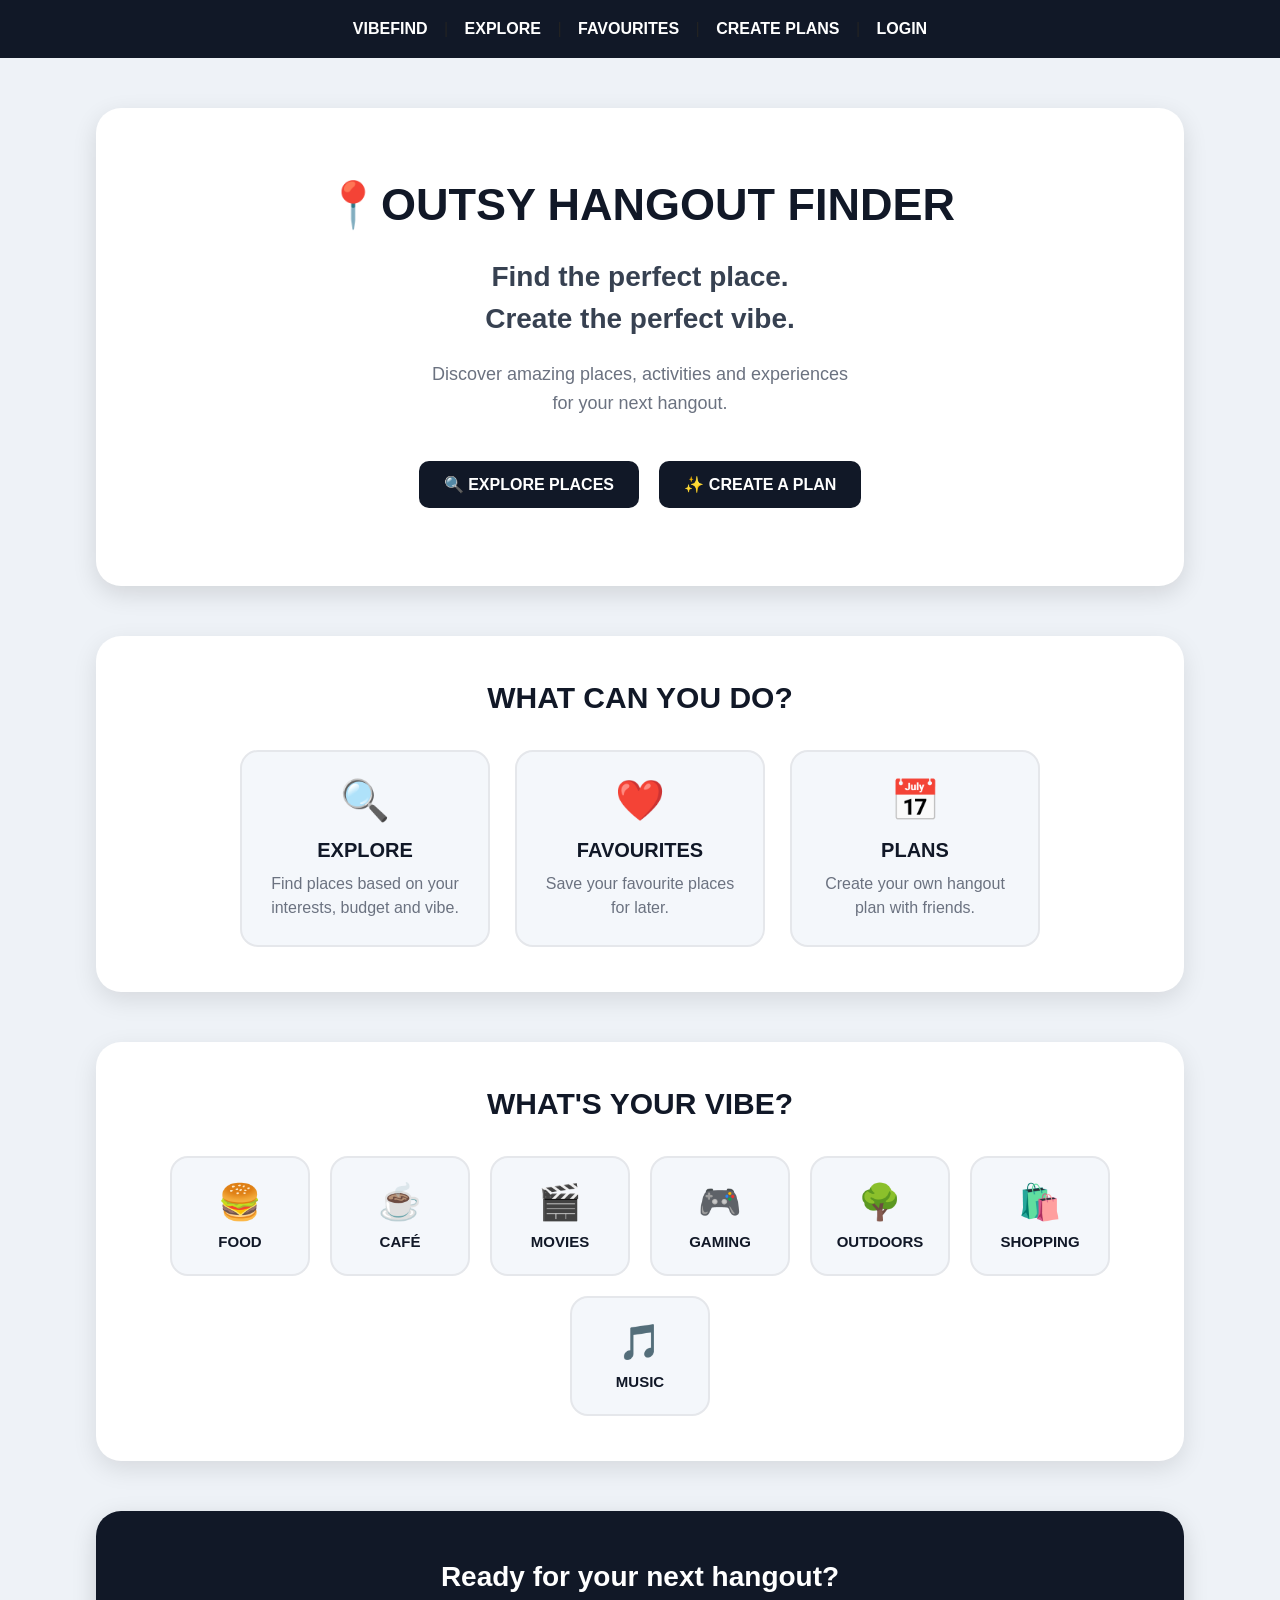
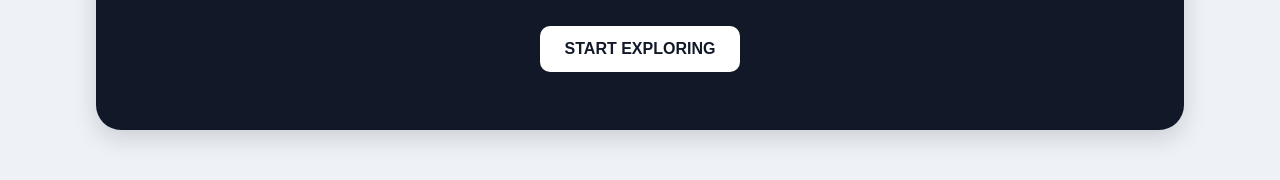
==== index.html @ 9a365d18 "Initial" ====
<!DOCTYPE html>
<html lang="en">

<head>
    <meta charset="UTF-8">
    <meta name="viewport" content="width=device-width, initial-scale=1.0">
    <link rel="stylesheet" href="style.css">
    <title>Hangout Finder</title>
</head>

<body>

    <!-- NAVIGATION BAR -->

    <nav>
        <a href="vibefind.html">VIBEFIND</a> |
        <a href="explore.html">EXPLORE</a> |
        <a href="fav.html">FAVOURITES</a> |
        <a href="plan.html">CREATE PLANS</a> |
        <a href="login.html">LOGIN</a>
    </nav>


    <!-- MAIN HEADING -->

    <section class="hero">

        <h1>📍OUTSY HANGOUT FINDER</h1>

        <h2>Find the perfect place.<br>
            Create the perfect vibe.</h2>

        <p>
            Discover amazing places, activities and experiences
            <br>
            for your next hangout.
        </p>

        <div class="hero-buttons">
            <a href="explore.html" class="main-button">
                🔍 EXPLORE PLACES
            </a>

            <a href="plan.html" class="main-button">
                ✨ CREATE A PLAN
            </a>
        </div>

    </section>


    <!-- WHAT CAN YOU DO -->

    <section class="features">

        <h2>WHAT CAN YOU DO?</h2>

        <div class="cards">

            <div class="card">
                <div class="card-icon">🔍</div>
                <h3>EXPLORE</h3>
                <p>
                    Find places based on your interests,
                    budget and vibe.
                </p>
            </div>

            <div class="card">
                <div class="card-icon">❤️</div>
                <h3>FAVOURITES</h3>
                <p>
                    Save your favourite places
                    for later.
                </p>
            </div>

            <div class="card">
                <div class="card-icon">📅</div>
                <h3>PLANS</h3>
                <p>
                    Create your own hangout plan
                    with friends.
                </p>
            </div>

        </div>

    </section>


    <!-- VIBE SECTION -->

    <section class="vibes">

        <h2>WHAT'S YOUR VIBE?</h2>

        <div class="vibe-container">

            <a href="explore.html" class="vibe">
                🍔
                <span>FOOD</span>
            </a>

            <a href="explore.html" class="vibe">
                ☕
                <span>CAFÉ</span>
            </a>

            <a href="explore.html" class="vibe">
                🎬
                <span>MOVIES</span>
            </a>

            <a href="explore.html" class="vibe">
                🎮
                <span>GAMING</span>
            </a>

            <a href="explore.html" class="vibe">
                🌳
                <span>OUTDOORS</span>
            </a>

            <a href="explore.html" class="vibe">
                🛍️
                <span>SHOPPING</span>
            </a>

            <a href="explore.html" class="vibe">
                🎵
                <span>MUSIC</span>
            </a>

        </div>

    </section>


    <!-- FINAL CALL TO ACTION -->

    <section class="cta">

        <h2>Ready for your next hangout?</h2>

        <a href="explore.html" class="main-button">
            START EXPLORING
        </a>

    </section>


</body>

</html>
---- style.css ----
/* =========================
   RESET
========================= */

* {
    box-sizing: border-box;
    margin: 0;
    padding: 0;
}


/* =========================
   BODY
========================= */

body {
    font-family: Arial, sans-serif;
    background-color: #eef2f7;
    color: #222;
}


/* =========================
   NAVBAR
========================= */

nav {
    background-color: #111827;
    padding: 20px;
    text-align: center;
}

nav a {
    color: white;
    text-decoration: none;
    font-size: 16px;
    font-weight: bold;
    margin: 0 12px;
    transition: 0.3s;
}

nav a:hover {
    color: #38bdf8;
}


/* =========================
   HERO SECTION
========================= */

.hero {
    width: 85%;
    margin: 50px auto;
    padding: 70px 30px;
    text-align: center;

    background-color: white;
    border-radius: 25px;

    box-shadow: 0 8px 25px rgba(0, 0, 0, 0.12);
}

.hero h1 {
    font-size: 45px;
    color: #111827;
    margin-bottom: 25px;
}

.hero h2 {
    font-size: 28px;
    line-height: 1.5;
    color: #374151;
    margin-bottom: 20px;
}

.hero p {
    font-size: 18px;
    line-height: 1.6;
    color: #6b7280;
}


/* =========================
   HERO BUTTONS
========================= */

.hero-buttons {
    margin-top: 35px;
}

.main-button {
    display: inline-block;

    padding: 14px 25px;
    margin: 8px;

    background-color: #111827;
    color: white;

    text-decoration: none;
    font-weight: bold;

    border-radius: 10px;

    transition: 0.3s;
}

.main-button:hover {
    background-color: #38bdf8;
    color: #111827;

    transform: translateY(-3px);
}


/* =========================
   FEATURES SECTION
========================= */

.features {
    width: 85%;
    margin: 50px auto;
    padding: 45px 30px;

    background-color: white;
    border-radius: 25px;

    box-shadow: 0 8px 25px rgba(0, 0, 0, 0.10);

    text-align: center;
}

.features > h2 {
    font-size: 30px;
    margin-bottom: 35px;
    color: #111827;
}


/* =========================
   FEATURE CARDS
========================= */

.cards {
    display: flex;
    justify-content: center;
    gap: 25px;
    flex-wrap: wrap;
}

.card {
    width: 250px;
    min-height: 190px;

    padding: 25px;

    background-color: #f4f7fb;

    border: 2px solid #e5e7eb;
    border-radius: 18px;

    transition: 0.3s;
}

.card:hover {
    transform: translateY(-8px);

    box-shadow: 0 10px 20px rgba(0, 0, 0, 0.12);

    border-color: #38bdf8;
}

.card-icon {
    font-size: 40px;
    margin-bottom: 15px;
}

.card h3 {
    font-size: 20px;
    margin-bottom: 10px;
    color: #111827;
}

.card p {
    color: #6b7280;
    line-height: 1.5;
}


/* =========================
   VIBE SECTION
========================= */

.vibes {
    width: 85%;
    margin: 50px auto;
    padding: 45px 30px;

    background-color: white;
    border-radius: 25px;

    box-shadow: 0 8px 25px rgba(0, 0, 0, 0.10);

    text-align: center;
}

.vibes > h2 {
    font-size: 30px;
    margin-bottom: 35px;
    color: #111827;
}


/* =========================
   VIBE BOXES
========================= */

.vibe-container {
    display: flex;
    justify-content: center;
    gap: 20px;
    flex-wrap: wrap;
}

.vibe {
    width: 140px;
    height: 120px;

    display: flex;
    flex-direction: column;
    justify-content: center;
    align-items: center;

    background-color: #f4f7fb;

    border: 2px solid #e5e7eb;
    border-radius: 18px;

    text-decoration: none;
    color: #111827;

    font-size: 35px;

    transition: 0.3s;
}

.vibe span {
    margin-top: 10px;

    font-size: 15px;
    font-weight: bold;
}

.vibe:hover {
    background-color: #111827;
    color: white;

    transform: scale(1.05);

    border-color: #111827;
}


/* =========================
   CALL TO ACTION
========================= */

.cta {
    width: 85%;
    margin: 50px auto;

    padding: 50px 30px;

    background-color: #111827;
    color: white;

    border-radius: 25px;

    text-align: center;

    box-shadow: 0 8px 25px rgba(0, 0, 0, 0.15);
}

.cta h2 {
    font-size: 28px;
    margin-bottom: 25px;
}

.cta .main-button {
    background-color: white;
    color: #111827;
}

.cta .main-button:hover {
    background-color: #38bdf8;
}


/* =========================
   FORM PAGES
========================= */

h2 {
    text-align: center;
}

form {
    width: 400px;
    margin: 40px auto;
    padding: 35px;

    background-color: white;

    border-radius: 18px;

    box-shadow: 0 8px 25px rgba(0, 0, 0, 0.12);
}

form label {
    display: block;
    margin-bottom: 8px;
    font-weight: bold;
}

form input {
    width: 100%;

    padding: 12px;

    margin-bottom: 18px;

    border: 2px solid #d1d5db;
    border-radius: 8px;

    font-size: 16px;
}

form button {
    padding: 11px 22px;

    margin-right: 5px;

    border: none;
    border-radius: 8px;

    font-weight: bold;

    cursor: pointer;
}


/* SUBMIT */

#sub {
    background-color: #111827;
    color: white;
}

#sub:hover {
    background-color: #38bdf8;
    color: #111827;
}


/* RESET */

#reset {
    background-color: #e5e7eb;
    color: #111827;
}

#reset:hover {
    background-color: #ef4444;
    color: white;
}
/* =========================
   VIBEFIND PAGE
========================= */

.vibefind-header {
    width: 85%;
    margin: 50px auto 30px;
    padding: 45px 30px;

    background-color: white;
    border-radius: 25px;

    text-align: center;

    box-shadow: 0 8px 25px rgba(0, 0, 0, 0.10);
}

.vibefind-header h1 {
    font-size: 40px;
    color: #111827;
    margin-bottom: 15px;
}

.vibefind-header p {
    font-size: 18px;
    color: #6b7280;
}


/* =========================
   FINDER
========================= */

.finder {
    width: 85%;
    margin: 40px auto;
    padding: 45px 30px;

    background-color: white;
    border-radius: 25px;

    box-shadow: 0 8px 25px rgba(0, 0, 0, 0.10);

    text-align: center;
}

.finder h2 {
    font-size: 25px;
    color: #111827;
    margin: 30px 0 20px;
}


/* =========================
   OPTIONS
========================= */

.option-container {
    display: flex;
    justify-content: center;
    gap: 15px;
    flex-wrap: wrap;

    margin-bottom: 35px;
}

.option {
    padding: 13px 20px;

    background-color: #f4f7fb;

    border: 2px solid #e5e7eb;
    border-radius: 12px;

    font-size: 15px;
    font-weight: bold;

    cursor: pointer;

    transition: 0.3s;
}

.option:hover {
    background-color: #111827;
    color: white;

    border-color: #111827;

    transform: translateY(-3px);
}


/* =========================
   FIND BUTTON
========================= */

.find-button-container {
    margin-top: 20px;
}

#findBtn {
    border: none;
    cursor: pointer;
    font-size: 16px;
}


/* =========================
   RESULT
========================= */

.result {
    width: 85%;
    margin: 40px auto 60px;
    padding: 35px;

    background-color: #111827;
    color: white;

    border-radius: 25px;

    text-align: center;

    display: none;
}

.result h2 {
    margin-bottom: 15px;
}

.result p {
    font-size: 17px;
    line-height: 1.6;
}
/* =========================
   EXPLORE HEADER
========================= */

.explore-header {
    width: 85%;
    margin: 50px auto 30px;
    padding: 45px 30px;

    background-color: white;

    border-radius: 25px;

    text-align: center;

    box-shadow: 0 8px 25px rgba(0, 0, 0, 0.10);
}

.explore-header h1 {
    font-size: 40px;
    color: #111827;
    margin-bottom: 15px;
}

.explore-header p {
    font-size: 18px;
    color: #6b7280;
}


/* =========================
   EXPLORE SECTION
========================= */

.explore-section {
    width: 85%;
    margin: 40px auto 60px;
    padding: 40px 30px;

    background-color: white;

    border-radius: 25px;

    box-shadow: 0 8px 25px rgba(0, 0, 0, 0.10);

    text-align: center;
}


/* =========================
   SEARCH
========================= */

#searchInput {
    width: 70%;
    max-width: 600px;

    padding: 14px 18px;

    border: 2px solid #d1d5db;
    border-radius: 12px;

    font-size: 16px;

    margin-bottom: 25px;
}

#searchInput:focus {
    outline: none;
    border-color: #38bdf8;
}


/* =========================
   FILTERS
========================= */

.filter-container {
    display: flex;

    justify-content: center;

    gap: 10px;

    flex-wrap: wrap;

    margin-bottom: 40px;
}

.filter-btn {
    padding: 10px 18px;

    background-color: #f4f7fb;

    border: 2px solid #e5e7eb;

    border-radius: 10px;

    font-weight: bold;

    cursor: pointer;

    transition: 0.3s;
}

.filter-btn:hover {
    background-color: #111827;

    color: white;

    border-color: #111827;
}


/* =========================
   PLACES
========================= */

.places-container {
    display: flex;

    justify-content: center;

    gap: 25px;

    flex-wrap: wrap;
}


/* =========================
   PLACE CARD
========================= */

.place-card {
    width: 300px;

    background-color: #f4f7fb;

    border: 2px solid #e5e7eb;

    border-radius: 18px;

    overflow: hidden;

    text-align: left;

    transition: 0.3s;
}

.place-card:hover {
    transform: translateY(-7px);

    box-shadow: 0 10px 20px rgba(0, 0, 0, 0.12);

    border-color: #38bdf8;
}


/* =========================
   PLACE IMAGE
========================= */

.place-image {
    height: 150px;

    display: flex;

    justify-content: center;

    align-items: center;

    background-color: #e5e7eb;

    font-size: 60px;
}


/* =========================
   PLACE INFO
========================= */

.place-info {
    padding: 20px;
}

.place-info h3 {
    color: #111827;

    font-size: 21px;

    margin-bottom: 12px;
}

.place-info p {
    color: #6b7280;

    line-height: 1.5;

    margin-bottom: 7px;
}


/* =========================
   FAVOURITE BUTTON
========================= */

.fav-btn {
    width: 100%;

    padding: 10px;

    margin-top: 12px;

    background-color: #111827;

    color: white;

    border: none;

    border-radius: 8px;

    font-weight: bold;

    cursor: pointer;

    transition: 0.3s;
}

.fav-btn:hover {
    background-color: #38bdf8;

    color: #111827;
}
/* =========================
   FAVOURITES HEADER
========================= */

.fav-header {
    width: 85%;
    margin: 50px auto 30px;
    padding: 45px 30px;

    background-color: white;

    border-radius: 25px;

    text-align: center;

    box-shadow: 0 8px 25px rgba(0, 0, 0, 0.10);
}

.fav-header h1 {
    font-size: 40px;

    color: #111827;

    margin-bottom: 15px;
}

.fav-header p {
    font-size: 18px;

    color: #6b7280;
}


/* =========================
   FAVOURITES SECTION
========================= */

.fav-section {
    width: 85%;

    margin: 40px auto 60px;

    padding: 40px 30px;

    background-color: white;

    border-radius: 25px;

    box-shadow: 0 8px 25px rgba(0, 0, 0, 0.10);

    text-align: center;
}

.fav-section > h2 {
    font-size: 28px;

    color: #111827;

    margin-bottom: 35px;
}


/* =========================
   FAVOURITE CONTAINER
========================= */

.fav-container {
    display: flex;

    justify-content: center;

    gap: 25px;

    flex-wrap: wrap;
}


/* =========================
   EMPTY FAVOURITES
========================= */

.empty-fav {
    width: 500px;

    padding: 45px 30px;

    background-color: #f4f7fb;

    border: 2px solid #e5e7eb;

    border-radius: 18px;
}

.empty-icon {
    font-size: 50px;

    margin-bottom: 15px;
}

.empty-fav h3 {
    font-size: 23px;

    color: #111827;

    margin-bottom: 12px;
}

.empty-fav p {
    color: #6b7280;

    line-height: 1.6;

    margin-bottom: 20px;
}


/* =========================
   SAVED PLACE CARD
========================= */

.saved-card {
    width: 300px;

    background-color: #f4f7fb;

    border: 2px solid #e5e7eb;

    border-radius: 18px;

    overflow: hidden;

    text-align: left;

    transition: 0.3s;
}

.saved-card:hover {
    transform: translateY(-7px);

    box-shadow: 0 10px 20px rgba(0, 0, 0, 0.12);

    border-color: #38bdf8;
}

.saved-image {
    height: 150px;

    display: flex;

    justify-content: center;

    align-items: center;

    background-color: #e5e7eb;

    font-size: 60px;
}

.saved-info {
    padding: 20px;
}

.saved-info h3 {
    color: #111827;

    margin-bottom: 12px;
}

.saved-info p {
    color: #6b7280;

    line-height: 1.5;

    margin-bottom: 7px;
}

.remove-fav {
    width: 100%;

    padding: 10px;

    margin-top: 12px;

    background-color: #ef4444;

    color: white;

    border: none;

    border-radius: 8px;

    font-weight: bold;

    cursor: pointer;
}

.remove-fav:hover {
    background-color: #dc2626;
}
/* =========================
   PLAN HEADER
========================= */

.plan-header {
    width: 85%;
    margin: 50px auto 30px;
    padding: 45px 30px;

    background-color: white;

    border-radius: 25px;

    text-align: center;

    box-shadow: 0 8px 25px rgba(0, 0, 0, 0.10);
}

.plan-header h1 {
    font-size: 40px;

    color: #111827;

    margin-bottom: 15px;
}

.plan-header p {
    font-size: 18px;

    color: #6b7280;
}


/* =========================
   PLAN SECTION
========================= */

.plan-section {
    width: 85%;
    max-width: 700px;

    margin: 40px auto;

    padding: 40px 35px;

    background-color: white;

    border-radius: 25px;

    box-shadow: 0 8px 25px rgba(0, 0, 0, 0.10);
}

.plan-section h2 {
    font-size: 28px;

    color: #111827;

    margin-bottom: 30px;
}


/* =========================
   PLAN FORM
========================= */

#planForm {
    width: 100%;

    margin: 0;

    padding: 0;

    background-color: transparent;

    box-shadow: none;

    border-radius: 0;
}

#planForm label {
    display: block;

    margin-bottom: 8px;

    color: #111827;

    font-weight: bold;
}

#planForm input,
#planForm select,
#planForm textarea {
    width: 100%;

    padding: 12px;

    margin-bottom: 20px;

    border: 2px solid #d1d5db;

    border-radius: 8px;

    font-size: 16px;

    font-family: Arial, sans-serif;
}

#planForm input:focus,
#planForm select:focus,
#planForm textarea:focus {
    outline: none;

    border-color: #38bdf8;
}

#planForm textarea {
    resize: vertical;
}


/* =========================
   PLAN BUTTONS
========================= */

.plan-buttons {
    display: flex;

    gap: 10px;

    margin-top: 10px;
}

.plan-buttons button {
    padding: 12px 20px;

    border: none;

    border-radius: 8px;

    font-weight: bold;

    cursor: pointer;
}

.plan-buttons #sub {
    background-color: #111827;

    color: white;
}

.plan-buttons #sub:hover {
    background-color: #38bdf8;

    color: #111827;
}

.plan-buttons #reset {
    background-color: #e5e7eb;

    color: #111827;
}

.plan-buttons #reset:hover {
    background-color: #ef4444;

    color: white;
}


/* =========================
   CREATED PLAN
========================= */

.created-plan {
    width: 85%;
    max-width: 700px;

    margin: 40px auto 60px;

    padding: 35px;

    background-color: #111827;

    color: white;

    border-radius: 25px;

    text-align: center;

    display: none;
}

.created-plan h2 {
    margin-bottom: 20px;
}

#planResult {
    line-height: 1.8;
}

#planResult h3 {
    margin-bottom: 15px;
}

#planResult p {
    margin-bottom: 7px;
}
/* =========================
   LOGIN HEADER
========================= */

.login-header {
    width: 85%;

    margin: 50px auto 30px;

    padding: 45px 30px;

    background-color: white;

    border-radius: 25px;

    text-align: center;

    box-shadow: 0 8px 25px rgba(0, 0, 0, 0.10);
}

.login-header h1 {
    font-size: 36px;

    color: #111827;

    margin-bottom: 15px;
}

.login-header p {
    font-size: 18px;

    color: #6b7280;
}


/* =========================
   LOGIN SECTION
========================= */

.login-section {
    width: 85%;

    max-width: 500px;

    margin: 40px auto 70px;
}


/* =========================
   LOGIN FORM
========================= */

#loginForm {
    width: 100%;

    margin: 0;

    padding: 35px;

    background-color: white;

    border-radius: 20px;

    box-shadow: 0 8px 25px rgba(0, 0, 0, 0.12);
}

#loginForm h2 {
    font-size: 28px;

    color: #111827;

    margin-bottom: 30px;
}

#loginForm label {
    display: block;

    margin-bottom: 8px;

    font-weight: bold;

    color: #111827;
}

#loginForm input[type="email"],
#loginForm input[type="password"] {
    width: 100%;

    padding: 12px;

    margin-bottom: 20px;

    border: 2px solid #d1d5db;

    border-radius: 8px;

    font-size: 16px;
}

#loginForm input:focus {
    outline: none;

    border-color: #38bdf8;
}


/* =========================
   REMEMBER ME
========================= */

.remember {
    display: flex;

    align-items: center;

    gap: 8px;

    margin-bottom: 20px;
}

.remember input {
    width: auto;

    margin: 0;
}

.remember label {
    margin: 0;

    font-weight: normal;
}


/* =========================
   LOGIN BUTTON
========================= */

#loginBtn {
    width: 100%;

    padding: 13px;

    border: none;

    border-radius: 8px;

    background-color: #111827;

    color: white;

    font-size: 16px;

    font-weight: bold;

    cursor: pointer;

    transition: 0.3s;
}

#loginBtn:hover {
    background-color: #38bdf8;

    color: #111827;
}


/* =========================
   LOGIN MESSAGE
========================= */

#loginMessage {
    text-align: center;

    margin-top: 20px;

    font-weight: bold;
}
/* =========================
   VIBEFIND OPTIONS
========================= */

.option {
    padding: 12px 20px;
    margin: 8px;

    border: 2px solid #e5e7eb;
    border-radius: 10px;

    background-color: #f4f7fb;
    color: #111827;

    cursor: pointer;

    font-size: 16px;
    font-weight: bold;

    transition: 0.2s;
}

.option:hover {
    border-color: #38bdf8;
    transform: translateY(-2px);
}


/* SELECTED OPTION */

.option.selected {
    background-color: #111827;
    color: white;

    border-color: #38bdf8;

    transform: scale(1.05);

    box-shadow: 0 4px 12px rgba(0, 0, 0, 0.2);
}
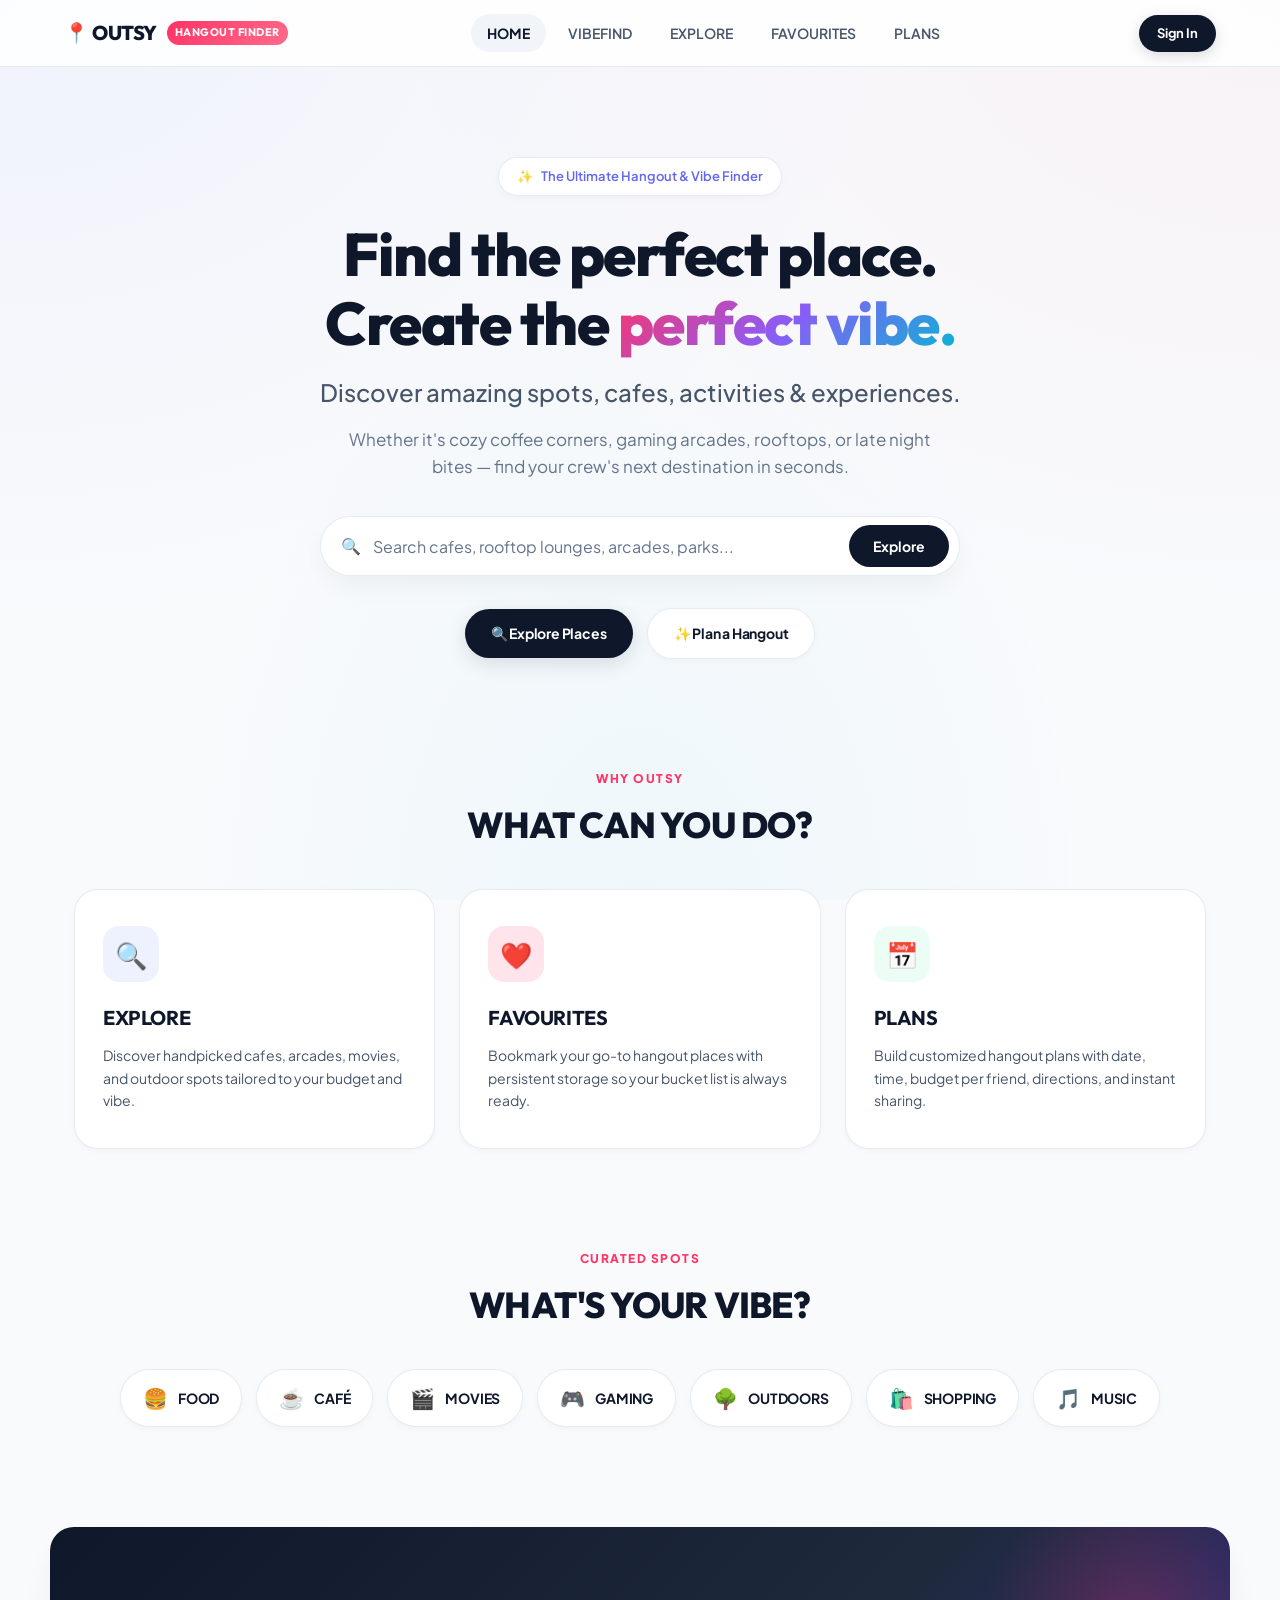
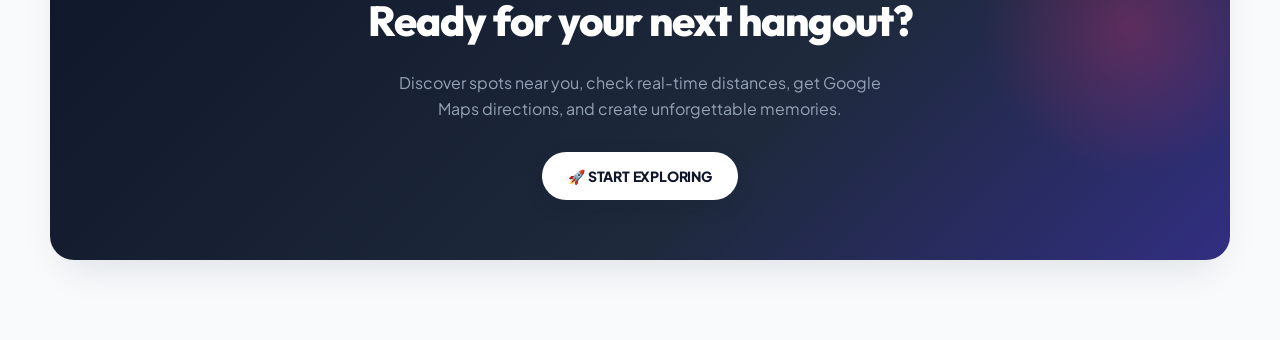
==== commit d3260b2b: "images update" ====
--- a/index.html
+++ b/index.html
@@ -4,65 +4,85 @@
 <head>
     <meta charset="UTF-8">
     <meta name="viewport" content="width=device-width, initial-scale=1.0">
+    <meta name="description" content="Discover trendy cafes, hangout spots, dining, arcades and plan hangouts with friends.">
     <link rel="stylesheet" href="style.css">
-    <title>Hangout Finder</title>
+    <title>Outsy - Hangout Finder & Vibe Planner</title>
 </head>
 
 <body>
 
     <!-- NAVIGATION BAR -->
+    <nav>
+        <a href="index.html" class="nav-brand">
+            <span>📍 OUTSY</span>
+            <span class="brand-badge">Hangout Finder</span>
+        </a>
 
-    <nav>
-        <a href="vibefind.html">VIBEFIND</a> |
-        <a href="explore.html">EXPLORE</a> |
-        <a href="fav.html">FAVOURITES</a> |
-        <a href="plan.html">CREATE PLANS</a> |
-        <a href="login.html">LOGIN</a>
+        <div class="nav-links">
+            <a href="index.html" class="active">HOME</a>
+            <a href="vibefind.html">VIBEFIND</a>
+            <a href="explore.html">EXPLORE</a>
+            <a href="fav.html">
+                FAVOURITES <span class="nav-badge-count" id="navFavCount" style="display: none;">0</span>
+            </a>
+            <a href="plan.html">
+                PLANS <span class="nav-badge-count" id="navPlanCount" style="display: none;">0</span>
+            </a>
+        </div>
+
+        <div class="nav-auth" id="navAuthContainer">
+            <a href="login.html" class="btn-nav-login">Sign In</a>
+        </div>
     </nav>
 
 
-    <!-- MAIN HEADING -->
+    <!-- MAIN HERO SECTION -->
+    <section class="hero">
+        <div class="hero-pill">
+            <span>✨</span> The Ultimate Hangout & Vibe Finder
+        </div>
 
-    <section class="hero">
+        <h1>
+            Find the perfect place.<br>
+            Create the <span class="gradient-text">perfect vibe.</span>
+        </h1>
 
-        <h1>📍OUTSY HANGOUT FINDER</h1>
-
-        <h2>Find the perfect place.<br>
-            Create the perfect vibe.</h2>
+        <h2>Discover amazing spots, cafes, activities & experiences.</h2>
 
         <p>
-            Discover amazing places, activities and experiences
-            <br>
-            for your next hangout.
+            Whether it's cozy coffee corners, gaming arcades, rooftops, or late night bites — find your crew's next destination in seconds.
         </p>
+
+        <!-- Dynamic Hero Search Bar -->
+        <form class="hero-search-bar" action="explore.html" method="GET">
+            <span>🔍</span>
+            <input type="text" name="q" placeholder="Search cafes, rooftop lounges, arcades, parks..." autocomplete="off">
+            <button type="submit">Explore</button>
+        </form>
 
         <div class="hero-buttons">
             <a href="explore.html" class="main-button">
-                🔍 EXPLORE PLACES
+                🔍 Explore Places
             </a>
 
-            <a href="plan.html" class="main-button">
-                ✨ CREATE A PLAN
+            <a href="plan.html" class="main-button secondary">
+                ✨ Plan a Hangout
             </a>
         </div>
-
     </section>
 
 
     <!-- WHAT CAN YOU DO -->
-
     <section class="features">
-
+        <span class="section-tagline">Why Outsy</span>
         <h2>WHAT CAN YOU DO?</h2>
 
         <div class="cards">
-
             <div class="card">
                 <div class="card-icon">🔍</div>
                 <h3>EXPLORE</h3>
                 <p>
-                    Find places based on your interests,
-                    budget and vibe.
+                    Discover handpicked cafes, arcades, movies, and outdoor spots tailored to your budget and vibe.
                 </p>
             </div>
 
@@ -70,8 +90,7 @@
                 <div class="card-icon">❤️</div>
                 <h3>FAVOURITES</h3>
                 <p>
-                    Save your favourite places
-                    for later.
+                    Bookmark your go-to hangout places with persistent storage so your bucket list is always ready.
                 </p>
             </div>
 
@@ -79,77 +98,63 @@
                 <div class="card-icon">📅</div>
                 <h3>PLANS</h3>
                 <p>
-                    Create your own hangout plan
-                    with friends.
+                    Build customized hangout plans with date, time, budget per friend, directions, and instant sharing.
                 </p>
             </div>
-
         </div>
-
     </section>
 
 
     <!-- VIBE SECTION -->
-
     <section class="vibes">
-
+        <span class="section-tagline">Curated Spots</span>
         <h2>WHAT'S YOUR VIBE?</h2>
 
         <div class="vibe-container">
-
-            <a href="explore.html" class="vibe">
-                🍔
-                <span>FOOD</span>
+            <a href="explore.html?category=food" class="vibe">
+                🍔 <span>FOOD</span>
             </a>
 
-            <a href="explore.html" class="vibe">
-                ☕
-                <span>CAFÉ</span>
+            <a href="explore.html?category=cafe" class="vibe">
+                ☕ <span>CAFÉ</span>
             </a>
 
-            <a href="explore.html" class="vibe">
-                🎬
-                <span>MOVIES</span>
+            <a href="explore.html?category=movies" class="vibe">
+                🎬 <span>MOVIES</span>
             </a>
 
-            <a href="explore.html" class="vibe">
-                🎮
-                <span>GAMING</span>
+            <a href="explore.html?category=gaming" class="vibe">
+                🎮 <span>GAMING</span>
             </a>
 
-            <a href="explore.html" class="vibe">
-                🌳
-                <span>OUTDOORS</span>
+            <a href="explore.html?category=outdoors" class="vibe">
+                🌳 <span>OUTDOORS</span>
             </a>
 
-            <a href="explore.html" class="vibe">
-                🛍️
-                <span>SHOPPING</span>
+            <a href="explore.html?category=shopping" class="vibe">
+                🛍️ <span>SHOPPING</span>
             </a>
 
-            <a href="explore.html" class="vibe">
-                🎵
-                <span>MUSIC</span>
+            <a href="explore.html?category=music" class="vibe">
+                🎵 <span>MUSIC</span>
             </a>
-
         </div>
-
     </section>
 
 
     <!-- FINAL CALL TO ACTION -->
-
     <section class="cta">
-
         <h2>Ready for your next hangout?</h2>
-
+        <p>Discover spots near you, check real-time distances, get Google Maps directions, and create unforgettable memories.</p>
         <a href="explore.html" class="main-button">
-            START EXPLORING
+            🚀 START EXPLORING
         </a>
-
     </section>
 
+    <!-- Toast Notification Container -->
+    <div class="toast-container" id="toastContainer"></div>
 
+    <script src="script.js"></script>
 </body>
 
 </html>
--- a/style.css
+++ b/style.css
@@ -1,5 +1,63 @@
+/* ===================================================
+   OUTSY HANGOUT FINDER - MODERN DESIGN SYSTEM
+   Youthful, Premium, Dynamic & Open Layout
+=================================================== */
+
+@import url('https://fonts.googleapis.com/css2?family=Outfit:wght@400;500;600;700;800&family=Plus+Jakarta+Sans:wght@300;400;500;600;700;800&display=swap');
+
+:root {
+    --font-heading: 'Outfit', -apple-system, BlinkMacSystemFont, sans-serif;
+    --font-body: 'Plus Jakarta Sans', -apple-system, BlinkMacSystemFont, sans-serif;
+
+    /* Theme Palette */
+    --bg-page: #f8fafc;
+    --bg-surface: #ffffff;
+    --bg-surface-elevated: #ffffff;
+    --bg-subtle: #f1f5f9;
+    --bg-card-hover: #ffffff;
+
+    --text-primary: #0f172a;
+    --text-secondary: #475569;
+    --text-muted: #64748b;
+    --text-inverted: #ffffff;
+
+    /* Brand Accents */
+    --brand-primary: #0f172a;
+    --brand-coral: #ff3366;
+    --brand-coral-soft: #ffe4ec;
+    --brand-indigo: #6366f1;
+    --brand-indigo-soft: #eef2ff;
+    --brand-cyan: #06b6d4;
+    --brand-amber: #f59e0b;
+    --brand-emerald: #10b981;
+
+    /* Gradients */
+    --gradient-hero: linear-gradient(135deg, #0f172a 0%, #1e293b 60%, #312e81 100%);
+    --gradient-accent: linear-gradient(135deg, #ff3366 0%, #ff6b8b 100%);
+    --gradient-indigo: linear-gradient(135deg, #6366f1 0%, #8b5cf6 100%);
+    --gradient-card-overlay: linear-gradient(180deg, rgba(15, 23, 42, 0) 40%, rgba(15, 23, 42, 0.85) 100%);
+
+    /* Borders & Shadows */
+    --border-subtle: rgba(226, 232, 240, 0.8);
+    --border-focus: #6366f1;
+    --shadow-sm: 0 2px 8px -2px rgba(15, 23, 42, 0.05);
+    --shadow-md: 0 12px 30px -10px rgba(15, 23, 42, 0.08);
+    --shadow-lg: 0 20px 40px -15px rgba(15, 23, 42, 0.12);
+    --shadow-glow: 0 10px 25px -5px rgba(255, 51, 102, 0.3);
+
+    /* Radii */
+    --radius-sm: 10px;
+    --radius-md: 16px;
+    --radius-lg: 24px;
+    --radius-full: 9999px;
+
+    /* Transitions */
+    --transition-fast: 0.2s cubic-bezier(0.16, 1, 0.3, 1);
+    --transition-smooth: 0.3s cubic-bezier(0.16, 1, 0.3, 1);
+}
+
 /* =========================
-   RESET
+   BASE RESET & TYPOGRAPHY
 ========================= */
 
 * {
@@ -8,1358 +66,1772 @@
     padding: 0;
 }
 
+html {
+    scroll-behavior: smooth;
+}
+
+body {
+    font-family: var(--font-body);
+    background-color: var(--bg-page);
+    color: var(--text-primary);
+    line-height: 1.6;
+    min-height: 100vh;
+    display: flex;
+    flex-direction: column;
+    overflow-x: hidden;
+    position: relative;
+    background-image: 
+        radial-gradient(at 0% 0%, rgba(99, 102, 241, 0.05) 0px, transparent 50%),
+        radial-gradient(at 100% 0%, rgba(255, 51, 102, 0.04) 0px, transparent 50%),
+        radial-gradient(at 50% 100%, rgba(6, 182, 212, 0.04) 0px, transparent 50%);
+    background-attachment: fixed;
+}
+
+a {
+    color: inherit;
+    text-decoration: none;
+}
+
+button {
+    font-family: inherit;
+}
 
 /* =========================
-   BODY
+   NAVIGATION BAR
 ========================= */
 
-body {
-    font-family: Arial, sans-serif;
-    background-color: #eef2f7;
-    color: #222;
-}
-
+nav {
+    position: sticky;
+    top: 0;
+    z-index: 1000;
+    display: flex;
+    align-items: center;
+    justify-content: space-between;
+    padding: 14px 5%;
+    background: rgba(255, 255, 255, 0.85);
+    backdrop-filter: blur(20px);
+    -webkit-backdrop-filter: blur(20px);
+    border-bottom: 1px solid var(--border-subtle);
+    transition: var(--transition-smooth);
+}
+
+.nav-brand {
+    display: flex;
+    align-items: center;
+    gap: 10px;
+    font-family: var(--font-heading);
+    font-weight: 800;
+    font-size: 20px;
+    letter-spacing: -0.5px;
+    color: var(--brand-primary);
+}
+
+.nav-brand .brand-badge {
+    background: var(--gradient-accent);
+    color: white;
+    font-size: 11px;
+    font-weight: 700;
+    padding: 3px 8px;
+    border-radius: var(--radius-full);
+    letter-spacing: 0.5px;
+    text-transform: uppercase;
+}
+
+.nav-links {
+    display: flex;
+    align-items: center;
+    gap: 6px;
+    list-style: none;
+}
+
+.nav-links a {
+    display: inline-flex;
+    align-items: center;
+    gap: 6px;
+    padding: 8px 16px;
+    font-size: 14px;
+    font-weight: 600;
+    color: var(--text-secondary);
+    border-radius: var(--radius-full);
+    transition: var(--transition-fast);
+}
+
+.nav-links a:hover {
+    color: var(--brand-primary);
+    background-color: var(--bg-subtle);
+}
+
+.nav-links a.active {
+    color: var(--brand-primary);
+    background-color: var(--bg-subtle);
+    font-weight: 700;
+}
+
+.nav-badge-count {
+    display: inline-flex;
+    align-items: center;
+    justify-content: center;
+    min-width: 18px;
+    height: 18px;
+    padding: 0 5px;
+    font-size: 11px;
+    font-weight: 700;
+    background: var(--brand-coral);
+    color: white;
+    border-radius: var(--radius-full);
+}
+
+.nav-auth {
+    display: flex;
+    align-items: center;
+    gap: 12px;
+}
+
+.nav-auth-user {
+    display: flex;
+    align-items: center;
+    gap: 10px;
+    font-size: 14px;
+    font-weight: 600;
+    color: var(--text-primary);
+}
+
+.user-avatar-badge {
+    width: 32px;
+    height: 32px;
+    border-radius: var(--radius-full);
+    background: var(--gradient-indigo);
+    color: white;
+    display: flex;
+    align-items: center;
+    justify-content: center;
+    font-weight: 700;
+    font-size: 13px;
+}
+
+.btn-nav-logout {
+    font-size: 12px;
+    padding: 6px 12px;
+    background: var(--bg-subtle);
+    border: none;
+    border-radius: var(--radius-full);
+    color: var(--text-muted);
+    font-weight: 600;
+    cursor: pointer;
+    transition: var(--transition-fast);
+}
+
+.btn-nav-logout:hover {
+    background: #fee2e2;
+    color: #ef4444;
+}
+
+.btn-nav-login {
+    display: inline-flex;
+    align-items: center;
+    gap: 6px;
+    padding: 8px 18px;
+    font-size: 13px;
+    font-weight: 700;
+    background: var(--brand-primary);
+    color: white;
+    border-radius: var(--radius-full);
+    transition: var(--transition-fast);
+    box-shadow: 0 4px 14px rgba(15, 23, 42, 0.15);
+}
+
+.btn-nav-login:hover {
+    background: #1e293b;
+    transform: translateY(-1px);
+    box-shadow: 0 6px 20px rgba(15, 23, 42, 0.22);
+}
 
 /* =========================
-   NAVBAR
+   HERO SECTION (HOME)
 ========================= */
 
-nav {
-    background-color: #111827;
+.hero {
+    width: 100%;
+    max-width: 1180px;
+    margin: 40px auto 30px;
+    padding: 50px 24px;
+    text-align: center;
+    position: relative;
+}
+
+.hero-pill {
+    display: inline-flex;
+    align-items: center;
+    gap: 8px;
+    padding: 8px 18px;
+    background: white;
+    border: 1px solid var(--border-subtle);
+    border-radius: var(--radius-full);
+    font-size: 13px;
+    font-weight: 600;
+    color: var(--brand-indigo);
+    box-shadow: var(--shadow-sm);
+    margin-bottom: 24px;
+    animation: fadeInDown 0.6s ease;
+}
+
+.hero h1 {
+    font-family: var(--font-heading);
+    font-size: clamp(34px, 5vw, 60px);
+    font-weight: 800;
+    line-height: 1.15;
+    letter-spacing: -1.5px;
+    color: var(--brand-primary);
+    margin-bottom: 18px;
+}
+
+.hero h1 span.gradient-text {
+    background: linear-gradient(135deg, #ff3366 0%, #8b5cf6 50%, #06b6d4 100%);
+    -webkit-background-clip: text;
+    -webkit-text-fill-color: transparent;
+}
+
+.hero h2 {
+    font-size: clamp(18px, 2.4vw, 24px);
+    font-weight: 500;
+    color: var(--text-secondary);
+    margin-bottom: 16px;
+    line-height: 1.4;
+}
+
+.hero p {
+    font-size: clamp(15px, 1.8vw, 17px);
+    color: var(--text-muted);
+    max-width: 600px;
+    margin: 0 auto 36px;
+}
+
+.hero-search-bar {
+    max-width: 640px;
+    margin: 0 auto 32px;
+    background: white;
+    padding: 8px 10px 8px 20px;
+    border-radius: var(--radius-full);
+    display: flex;
+    align-items: center;
+    gap: 12px;
+    box-shadow: var(--shadow-md);
+    border: 1px solid var(--border-subtle);
+    transition: var(--transition-fast);
+}
+
+.hero-search-bar:focus-within {
+    border-color: var(--brand-indigo);
+    box-shadow: 0 16px 36px -10px rgba(99, 102, 241, 0.2);
+}
+
+.hero-search-bar input {
+    flex: 1;
+    border: none;
+    outline: none;
+    font-size: 16px;
+    font-family: inherit;
+    color: var(--text-primary);
+    background: transparent;
+}
+
+.hero-search-bar input::placeholder {
+    color: var(--text-muted);
+}
+
+.hero-search-bar button {
+    background: var(--brand-primary);
+    color: white;
+    border: none;
+    border-radius: var(--radius-full);
+    padding: 12px 24px;
+    font-size: 14px;
+    font-weight: 700;
+    cursor: pointer;
+    display: flex;
+    align-items: center;
+    gap: 6px;
+    transition: var(--transition-fast);
+}
+
+.hero-search-bar button:hover {
+    background: var(--brand-coral);
+    transform: translateY(-1px);
+    box-shadow: var(--shadow-glow);
+}
+
+.hero-buttons {
+    display: flex;
+    justify-content: center;
+    align-items: center;
+    gap: 14px;
+    flex-wrap: wrap;
+    margin-top: 10px;
+}
+
+.main-button {
+    display: inline-flex;
+    align-items: center;
+    justify-content: center;
+    gap: 8px;
+    padding: 13px 26px;
+    font-size: 14px;
+    font-weight: 700;
+    letter-spacing: -0.2px;
+    border-radius: var(--radius-full);
+    background: var(--brand-primary);
+    color: white;
+    transition: var(--transition-fast);
+    box-shadow: 0 6px 20px rgba(15, 23, 42, 0.12);
+    border: none;
+    cursor: pointer;
+}
+
+.main-button:hover {
+    transform: translateY(-2px);
+    box-shadow: 0 10px 25px rgba(15, 23, 42, 0.2);
+    color: white;
+}
+
+.main-button.secondary {
+    background: white;
+    color: var(--text-primary);
+    border: 1px solid var(--border-subtle);
+    box-shadow: var(--shadow-sm);
+}
+
+.main-button.secondary:hover {
+    background: var(--bg-subtle);
+    border-color: #cbd5e1;
+    transform: translateY(-2px);
+}
+
+/* =========================
+   FEATURES SECTION ("WHAT CAN YOU DO")
+========================= */
+
+.features {
+    width: 100%;
+    max-width: 1180px;
+    margin: 30px auto 60px;
+    padding: 0 24px;
+    text-align: center;
+}
+
+.section-tagline {
+    font-size: 12px;
+    font-weight: 800;
+    letter-spacing: 1.5px;
+    text-transform: uppercase;
+    color: var(--brand-coral);
+    margin-bottom: 8px;
+    display: block;
+}
+
+.features > h2,
+.vibes > h2,
+.fav-section > h2,
+.plan-section > h2 {
+    font-family: var(--font-heading);
+    font-size: clamp(26px, 3.2vw, 36px);
+    font-weight: 800;
+    letter-spacing: -0.8px;
+    color: var(--brand-primary);
+    margin-bottom: 36px;
+}
+
+.cards {
+    display: grid;
+    grid-template-columns: repeat(auto-fit, minmax(280px, 1fr));
+    gap: 24px;
+}
+
+.card {
+    background: white;
+    padding: 36px 28px;
+    border-radius: var(--radius-lg);
+    border: 1px solid var(--border-subtle);
+    box-shadow: var(--shadow-sm);
+    text-align: left;
+    transition: var(--transition-smooth);
+    position: relative;
+    overflow: hidden;
+}
+
+.card::before {
+    content: '';
+    position: absolute;
+    top: 0;
+    left: 0;
+    right: 0;
+    height: 3px;
+    background: transparent;
+    transition: var(--transition-fast);
+}
+
+.card:hover {
+    transform: translateY(-6px);
+    box-shadow: var(--shadow-lg);
+    border-color: rgba(99, 102, 241, 0.25);
+}
+
+.card:hover::before {
+    background: var(--gradient-accent);
+}
+
+.card-icon {
+    width: 56px;
+    height: 56px;
+    border-radius: var(--radius-md);
+    display: flex;
+    align-items: center;
+    justify-content: center;
+    font-size: 26px;
+    margin-bottom: 20px;
+    background: var(--bg-subtle);
+    transition: var(--transition-fast);
+}
+
+.card:nth-child(1) .card-icon {
+    background: var(--brand-indigo-soft);
+    color: var(--brand-indigo);
+}
+
+.card:nth-child(2) .card-icon {
+    background: var(--brand-coral-soft);
+    color: var(--brand-coral);
+}
+
+.card:nth-child(3) .card-icon {
+    background: #ecfdf5;
+    color: var(--brand-emerald);
+}
+
+.card:hover .card-icon {
+    transform: scale(1.1) rotate(4deg);
+}
+
+.card h3 {
+    font-family: var(--font-heading);
+    font-size: 20px;
+    font-weight: 700;
+    letter-spacing: -0.4px;
+    color: var(--brand-primary);
+    margin-bottom: 10px;
+}
+
+.card p {
+    font-size: 14px;
+    line-height: 1.6;
+    color: var(--text-secondary);
+}
+
+/* =========================
+   VIBES SECTION (HOME)
+========================= */
+
+.vibes {
+    width: 100%;
+    max-width: 1180px;
+    margin: 40px auto 70px;
+    padding: 0 24px;
+    text-align: center;
+}
+
+.vibe-container {
+    display: flex;
+    justify-content: center;
+    gap: 14px;
+    flex-wrap: wrap;
+}
+
+.vibe {
+    display: flex;
+    align-items: center;
+    gap: 10px;
+    padding: 12px 22px;
+    background: white;
+    border: 1px solid var(--border-subtle);
+    border-radius: var(--radius-full);
+    color: var(--text-primary);
+    font-size: 20px;
+    box-shadow: var(--shadow-sm);
+    transition: var(--transition-fast);
+    cursor: pointer;
+}
+
+.vibe span {
+    font-size: 14px;
+    font-weight: 700;
+    letter-spacing: -0.2px;
+}
+
+.vibe:hover {
+    background: var(--brand-primary);
+    color: white;
+    border-color: var(--brand-primary);
+    transform: translateY(-3px) scale(1.03);
+    box-shadow: var(--shadow-md);
+}
+
+/* =========================
+   CALL TO ACTION (HOME)
+========================= */
+
+.cta {
+    width: 100%;
+    max-width: 1180px;
+    margin: 30px auto 80px;
+    padding: 60px 32px;
+    background: var(--gradient-hero);
+    color: white;
+    border-radius: var(--radius-lg);
+    text-align: center;
+    position: relative;
+    overflow: hidden;
+    box-shadow: var(--shadow-lg);
+}
+
+.cta::after {
+    content: '';
+    position: absolute;
+    width: 300px;
+    height: 300px;
+    background: radial-gradient(circle, rgba(255, 51, 102, 0.25) 0%, transparent 70%);
+    top: -50px;
+    right: -50px;
+    pointer-events: none;
+}
+
+.cta h2 {
+    font-family: var(--font-heading);
+    font-size: clamp(28px, 4vw, 42px);
+    font-weight: 800;
+    letter-spacing: -1px;
+    margin-bottom: 16px;
+}
+
+.cta p {
+    font-size: 16px;
+    color: #94a3b8;
+    max-width: 520px;
+    margin: 0 auto 30px;
+}
+
+.cta .main-button {
+    background: white;
+    color: var(--brand-primary);
+    font-weight: 800;
+}
+
+.cta .main-button:hover {
+    background: var(--brand-coral);
+    color: white;
+    transform: translateY(-2px);
+    box-shadow: var(--shadow-glow);
+}
+
+/* =========================
+   EXPLORE PAGE & HEADER
+========================= */
+
+.explore-header,
+.fav-header,
+.plan-header,
+.vibefind-header {
+    width: 100%;
+    max-width: 1180px;
+    margin: 30px auto 20px;
+    padding: 30px 24px 10px;
+    text-align: center;
+}
+
+.explore-header h1,
+.fav-header h1,
+.plan-header h1,
+.vibefind-header h1 {
+    font-family: var(--font-heading);
+    font-size: clamp(32px, 4.5vw, 48px);
+    font-weight: 800;
+    letter-spacing: -1px;
+    color: var(--brand-primary);
+    margin-bottom: 10px;
+}
+
+.explore-header p,
+.fav-header p,
+.plan-header p,
+.vibefind-header p {
+    font-size: 16px;
+    color: var(--text-muted);
+}
+
+.explore-section {
+    width: 100%;
+    max-width: 1180px;
+    margin: 0 auto 70px;
+    padding: 0 24px;
+}
+
+/* Explore Controls (Search + Location Button) */
+.search-controls-wrapper {
+    display: flex;
+    flex-direction: column;
+    align-items: center;
+    gap: 16px;
+    margin: 20px auto 28px;
+    max-width: 760px;
+}
+
+.search-input-group {
+    width: 100%;
+    display: flex;
+    align-items: center;
+    background: white;
+    border: 1px solid var(--border-subtle);
+    border-radius: var(--radius-full);
+    padding: 6px 8px 6px 20px;
+    box-shadow: var(--shadow-sm);
+    transition: var(--transition-fast);
+}
+
+.search-input-group:focus-within {
+    border-color: var(--brand-indigo);
+    box-shadow: 0 10px 30px -5px rgba(99, 102, 241, 0.2);
+}
+
+.search-input-group input {
+    flex: 1;
+    border: none;
+    outline: none;
+    font-size: 15px;
+    font-family: inherit;
+    color: var(--text-primary);
+    background: transparent;
+}
+
+.search-input-group .btn-search {
+    background: var(--brand-primary);
+    color: white;
+    border: none;
+    padding: 10px 22px;
+    border-radius: var(--radius-full);
+    font-weight: 700;
+    font-size: 13px;
+    cursor: pointer;
+    transition: var(--transition-fast);
+    display: flex;
+    align-items: center;
+    gap: 6px;
+}
+
+.search-input-group .btn-search:hover {
+    background: var(--brand-coral);
+    transform: translateY(-1px);
+}
+
+.location-action-bar {
+    display: flex;
+    align-items: center;
+    justify-content: space-between;
+    width: 100%;
+    flex-wrap: wrap;
+    gap: 12px;
+    padding: 0 8px;
+}
+
+.btn-get-location {
+    display: inline-flex;
+    align-items: center;
+    gap: 8px;
+    padding: 8px 18px;
+    background: white;
+    border: 1px solid var(--border-subtle);
+    border-radius: var(--radius-full);
+    font-size: 13px;
+    font-weight: 600;
+    color: var(--brand-indigo);
+    box-shadow: var(--shadow-sm);
+    cursor: pointer;
+    transition: var(--transition-fast);
+}
+
+.btn-get-location:hover {
+    background: var(--brand-indigo-soft);
+    border-color: var(--brand-indigo);
+    transform: translateY(-1px);
+}
+
+.location-status-badge {
+    font-size: 12px;
+    color: var(--text-muted);
+    font-weight: 500;
+    display: flex;
+    align-items: center;
+    gap: 6px;
+}
+
+/* Category Filter Chips */
+.filter-container {
+    display: flex;
+    justify-content: center;
+    gap: 10px;
+    flex-wrap: wrap;
+    margin-bottom: 36px;
+}
+
+.filter-btn {
+    padding: 8px 18px;
+    background: white;
+    border: 1px solid var(--border-subtle);
+    border-radius: var(--radius-full);
+    font-size: 13px;
+    font-weight: 600;
+    color: var(--text-secondary);
+    cursor: pointer;
+    transition: var(--transition-fast);
+    box-shadow: var(--shadow-sm);
+}
+
+.filter-btn:hover {
+    color: var(--brand-primary);
+    background: var(--bg-subtle);
+    border-color: #cbd5e1;
+    transform: translateY(-1px);
+}
+
+.filter-btn.active {
+    background: var(--brand-primary);
+    color: white;
+    border-color: var(--brand-primary);
+    font-weight: 700;
+    box-shadow: 0 4px 14px rgba(15, 23, 42, 0.2);
+}
+
+/* =========================
+   PLACES GRID & MODERN CARDS
+========================= */
+
+.places-container {
+    display: grid;
+    grid-template-columns: repeat(auto-fill, minmax(320px, 1fr));
+    gap: 26px;
+}
+
+.place-card {
+    background: white;
+    border-radius: var(--radius-lg);
+    border: 1px solid var(--border-subtle);
+    overflow: hidden;
+    display: flex;
+    flex-direction: column;
+    box-shadow: var(--shadow-sm);
+    transition: var(--transition-smooth);
+    position: relative;
+}
+
+.place-card:hover {
+    transform: translateY(-6px);
+    box-shadow: var(--shadow-lg);
+    border-color: rgba(99, 102, 241, 0.2);
+}
+
+.place-image-wrap {
+    position: relative;
+    width: 100%;
+    height: 200px;
+    overflow: hidden;
+    background: var(--bg-subtle);
+}
+
+.place-image-wrap img {
+    width: 100%;
+    height: 100%;
+    object-fit: cover;
+    transition: transform 0.5s cubic-bezier(0.16, 1, 0.3, 1);
+}
+
+.place-card:hover .place-image-wrap img {
+    transform: scale(1.08);
+}
+
+.place-category-badge {
+    position: absolute;
+    top: 14px;
+    left: 14px;
+    background: rgba(15, 23, 42, 0.8);
+    backdrop-filter: blur(8px);
+    color: white;
+    font-size: 11px;
+    font-weight: 700;
+    padding: 5px 12px;
+    border-radius: var(--radius-full);
+    letter-spacing: 0.3px;
+    text-transform: uppercase;
+}
+
+.place-distance-badge {
+    position: absolute;
+    bottom: 14px;
+    left: 14px;
+    background: rgba(255, 255, 255, 0.92);
+    backdrop-filter: blur(8px);
+    color: var(--brand-primary);
+    font-size: 11px;
+    font-weight: 700;
+    padding: 4px 10px;
+    border-radius: var(--radius-full);
+    display: flex;
+    align-items: center;
+    gap: 4px;
+    box-shadow: 0 2px 8px rgba(0, 0, 0, 0.15);
+}
+
+.place-rating-badge {
+    position: absolute;
+    top: 14px;
+    right: 14px;
+    background: rgba(255, 255, 255, 0.95);
+    backdrop-filter: blur(8px);
+    color: var(--brand-primary);
+    font-size: 12px;
+    font-weight: 700;
+    padding: 4px 9px;
+    border-radius: var(--radius-full);
+    display: flex;
+    align-items: center;
+    gap: 3px;
+    box-shadow: 0 2px 8px rgba(0, 0, 0, 0.12);
+}
+
+.place-info {
     padding: 20px;
+    display: flex;
+    flex-direction: column;
+    flex: 1;
+}
+
+.place-info h3 {
+    font-family: var(--font-heading);
+    font-size: 19px;
+    font-weight: 700;
+    color: var(--brand-primary);
+    margin-bottom: 6px;
+    line-height: 1.3;
+}
+
+.place-location-line {
+    font-size: 13px;
+    color: var(--text-muted);
+    margin-bottom: 10px;
+    display: flex;
+    align-items: center;
+    gap: 4px;
+}
+
+.place-price-tag {
+    font-size: 13px;
+    font-weight: 700;
+    color: var(--brand-emerald);
+    background: #ecfdf5;
+    padding: 3px 9px;
+    border-radius: var(--radius-full);
+    display: inline-block;
+    align-self: flex-start;
+    margin-bottom: 12px;
+}
+
+.place-desc {
+    font-size: 13px;
+    color: var(--text-secondary);
+    line-height: 1.5;
+    margin-bottom: 18px;
+    flex: 1;
+}
+
+/* Card Action Buttons */
+.place-actions {
+    display: flex;
+    align-items: center;
+    gap: 10px;
+    margin-top: auto;
+    padding-top: 14px;
+    border-top: 1px solid var(--border-subtle);
+}
+
+.btn-directions {
+    flex: 1;
+    display: inline-flex;
+    align-items: center;
+    justify-content: center;
+    gap: 6px;
+    padding: 9px 14px;
+    background: var(--bg-subtle);
+    color: var(--text-primary);
+    font-size: 12px;
+    font-weight: 700;
+    border-radius: var(--radius-sm);
+    transition: var(--transition-fast);
+    border: none;
+    cursor: pointer;
+    text-decoration: none;
+}
+
+.btn-directions:hover {
+    background: #0f172a;
+    color: white;
+}
+
+.fav-btn {
+    display: inline-flex;
+    align-items: center;
+    justify-content: center;
+    gap: 6px;
+    padding: 9px 14px;
+    background: white;
+    color: var(--brand-coral);
+    border: 1px solid #fecdd3;
+    font-size: 12px;
+    font-weight: 700;
+    border-radius: var(--radius-sm);
+    transition: var(--transition-fast);
+    cursor: pointer;
+}
+
+.fav-btn:hover {
+    background: var(--brand-coral-soft);
+    border-color: var(--brand-coral);
+}
+
+.fav-btn.favorited {
+    background: var(--brand-coral);
+    color: white;
+    border-color: var(--brand-coral);
+    box-shadow: 0 4px 12px rgba(255, 51, 102, 0.25);
+}
+
+/* Empty State / Loading State */
+.loading-places,
+.empty-places {
+    grid-column: 1 / -1;
     text-align: center;
-}
-
-nav a {
-    color: white;
-    text-decoration: none;
-    font-size: 16px;
-    font-weight: bold;
-    margin: 0 12px;
-    transition: 0.3s;
-}
-
-nav a:hover {
-    color: #38bdf8;
-}
-
+    padding: 60px 20px;
+    background: white;
+    border-radius: var(--radius-lg);
+    border: 1px dashed var(--border-subtle);
+}
+
+.loading-spinner {
+    width: 36px;
+    height: 36px;
+    border: 3px solid var(--bg-subtle);
+    border-top-color: var(--brand-coral);
+    border-radius: 50%;
+    animation: spin 0.8s linear infinite;
+    margin: 0 auto 16px;
+}
 
 /* =========================
-   HERO SECTION
+   FAVOURITES PAGE
 ========================= */
 
-.hero {
-    width: 85%;
-    margin: 50px auto;
-    padding: 70px 30px;
+.fav-section {
+    width: 100%;
+    max-width: 1180px;
+    margin: 0 auto 70px;
+    padding: 0 24px;
     text-align: center;
-
-    background-color: white;
-    border-radius: 25px;
-
-    box-shadow: 0 8px 25px rgba(0, 0, 0, 0.12);
-}
-
-.hero h1 {
-    font-size: 45px;
-    color: #111827;
-    margin-bottom: 25px;
-}
-
-.hero h2 {
-    font-size: 28px;
-    line-height: 1.5;
-    color: #374151;
-    margin-bottom: 20px;
-}
-
-.hero p {
+}
+
+.fav-container {
+    display: grid;
+    grid-template-columns: repeat(auto-fill, minmax(320px, 1fr));
+    gap: 26px;
+}
+
+.empty-fav {
+    grid-column: 1 / -1;
+    max-width: 480px;
+    margin: 40px auto;
+    padding: 50px 32px;
+    background: white;
+    border: 1px dashed var(--border-subtle);
+    border-radius: var(--radius-lg);
+    text-align: center;
+    box-shadow: var(--shadow-sm);
+}
+
+.empty-icon {
+    font-size: 54px;
+    margin-bottom: 16px;
+}
+
+.empty-fav h3 {
+    font-family: var(--font-heading);
+    font-size: 22px;
+    font-weight: 700;
+    color: var(--brand-primary);
+    margin-bottom: 10px;
+}
+
+.empty-fav p {
+    font-size: 14px;
+    color: var(--text-muted);
+    margin-bottom: 24px;
+}
+
+.saved-card {
+    background: white;
+    border-radius: var(--radius-lg);
+    border: 1px solid var(--border-subtle);
+    overflow: hidden;
+    display: flex;
+    flex-direction: column;
+    box-shadow: var(--shadow-sm);
+    transition: var(--transition-smooth);
+    text-align: left;
+}
+
+.saved-card:hover {
+    transform: translateY(-6px);
+    box-shadow: var(--shadow-lg);
+}
+
+.saved-image-wrap {
+    position: relative;
+    width: 100%;
+    height: 180px;
+    overflow: hidden;
+    background: var(--bg-subtle);
+}
+
+.saved-image-wrap img {
+    width: 100%;
+    height: 100%;
+    object-fit: cover;
+}
+
+.saved-info {
+    padding: 20px;
+    display: flex;
+    flex-direction: column;
+    flex: 1;
+}
+
+.saved-info h3 {
+    font-family: var(--font-heading);
     font-size: 18px;
-    line-height: 1.6;
-    color: #6b7280;
-}
-
+    font-weight: 700;
+    color: var(--brand-primary);
+    margin-bottom: 8px;
+}
+
+.remove-fav {
+    display: inline-flex;
+    align-items: center;
+    justify-content: center;
+    gap: 6px;
+    padding: 9px 16px;
+    background: #fee2e2;
+    color: #ef4444;
+    border: none;
+    font-size: 12px;
+    font-weight: 700;
+    border-radius: var(--radius-sm);
+    cursor: pointer;
+    transition: var(--transition-fast);
+}
+
+.remove-fav:hover {
+    background: #ef4444;
+    color: white;
+}
 
 /* =========================
-   HERO BUTTONS
+   PLANNER PAGE (SPLIT OPEN LAYOUT)
 ========================= */
 
-.hero-buttons {
-    margin-top: 35px;
-}
-
-.main-button {
-    display: inline-block;
-
-    padding: 14px 25px;
-    margin: 8px;
-
-    background-color: #111827;
-    color: white;
-
-    text-decoration: none;
-    font-weight: bold;
-
-    border-radius: 10px;
-
-    transition: 0.3s;
-}
-
-.main-button:hover {
-    background-color: #38bdf8;
-    color: #111827;
-
+.planner-layout {
+    width: 100%;
+    max-width: 1180px;
+    margin: 10px auto 70px;
+    padding: 0 24px;
+    display: grid;
+    grid-template-columns: 1fr 1.15fr;
+    gap: 32px;
+    align-items: start;
+}
+
+@media (max-width: 900px) {
+    .planner-layout {
+        grid-template-columns: 1fr;
+    }
+}
+
+.plan-section {
+    background: white;
+    border-radius: var(--radius-lg);
+    border: 1px solid var(--border-subtle);
+    padding: 36px 30px;
+    box-shadow: var(--shadow-sm);
+}
+
+.plan-section h2 {
+    font-family: var(--font-heading);
+    font-size: 22px;
+    font-weight: 800;
+    letter-spacing: -0.5px;
+    color: var(--brand-primary);
+    margin-bottom: 24px;
+    text-align: left;
+}
+
+#planForm {
+    width: 100%;
+    margin: 0;
+    padding: 0;
+    background: transparent;
+    border: none;
+    box-shadow: none;
+}
+
+.form-row {
+    display: grid;
+    grid-template-columns: 1fr 1fr;
+    gap: 16px;
+}
+
+@media (max-width: 500px) {
+    .form-row {
+        grid-template-columns: 1fr;
+    }
+}
+
+.form-group {
+    margin-bottom: 18px;
+}
+
+.form-group label {
+    display: block;
+    font-size: 13px;
+    font-weight: 700;
+    color: var(--text-primary);
+    margin-bottom: 6px;
+}
+
+.form-group input,
+.form-group select,
+.form-group textarea {
+    width: 100%;
+    padding: 11px 14px;
+    font-size: 14px;
+    font-family: inherit;
+    color: var(--text-primary);
+    background: var(--bg-page);
+    border: 1px solid var(--border-subtle);
+    border-radius: var(--radius-sm);
+    transition: var(--transition-fast);
+    outline: none;
+}
+
+.form-group input:focus,
+.form-group select:focus,
+.form-group textarea:focus {
+    border-color: var(--brand-indigo);
+    background: white;
+    box-shadow: 0 0 0 3px rgba(99, 102, 241, 0.12);
+}
+
+.plan-buttons {
+    display: flex;
+    gap: 12px;
+    margin-top: 10px;
+}
+
+.plan-buttons button {
+    flex: 1;
+    padding: 12px;
+    border-radius: var(--radius-sm);
+    font-size: 13px;
+    font-weight: 700;
+    cursor: pointer;
+    transition: var(--transition-fast);
+    border: none;
+}
+
+.plan-buttons #sub {
+    background: var(--brand-primary);
+    color: white;
+}
+
+.plan-buttons #sub:hover {
+    background: var(--brand-coral);
+    box-shadow: var(--shadow-glow);
+}
+
+.plan-buttons #reset {
+    background: var(--bg-subtle);
+    color: var(--text-secondary);
+}
+
+.plan-buttons #reset:hover {
+    background: #e2e8f0;
+}
+
+/* Saved Plans Column */
+.created-plan {
+    background: transparent;
+    padding: 0;
+    color: var(--text-primary);
+    text-align: left;
+    display: block;
+}
+
+.created-plan h2 {
+    font-family: var(--font-heading);
+    font-size: 22px;
+    font-weight: 800;
+    letter-spacing: -0.5px;
+    color: var(--brand-primary);
+    margin-bottom: 24px;
+    text-align: left;
+}
+
+.plans-list-container {
+    display: flex;
+    flex-direction: column;
+    gap: 18px;
+}
+
+.plan-item-card {
+    background: white;
+    border-radius: var(--radius-lg);
+    border: 1px solid var(--border-subtle);
+    padding: 24px;
+    box-shadow: var(--shadow-sm);
+    transition: var(--transition-smooth);
+    position: relative;
+}
+
+.plan-item-card:hover {
     transform: translateY(-3px);
-}
-
+    box-shadow: var(--shadow-md);
+    border-color: rgba(99, 102, 241, 0.2);
+}
+
+.plan-item-header {
+    display: flex;
+    align-items: flex-start;
+    justify-content: space-between;
+    gap: 12px;
+    margin-bottom: 12px;
+}
+
+.plan-item-title {
+    font-family: var(--font-heading);
+    font-size: 18px;
+    font-weight: 700;
+    color: var(--brand-primary);
+}
+
+.plan-date-badge {
+    display: inline-flex;
+    align-items: center;
+    gap: 4px;
+    font-size: 12px;
+    font-weight: 700;
+    color: var(--brand-indigo);
+    background: var(--brand-indigo-soft);
+    padding: 4px 10px;
+    border-radius: var(--radius-full);
+    white-space: nowrap;
+}
+
+.plan-meta-grid {
+    display: grid;
+    grid-template-columns: repeat(auto-fit, minmax(130px, 1fr));
+    gap: 10px;
+    margin-bottom: 14px;
+    background: var(--bg-page);
+    padding: 12px 14px;
+    border-radius: var(--radius-md);
+}
+
+.plan-meta-item {
+    font-size: 12px;
+    color: var(--text-secondary);
+}
+
+.plan-meta-item strong {
+    color: var(--text-primary);
+    display: block;
+    font-size: 11px;
+    text-transform: uppercase;
+    letter-spacing: 0.3px;
+    margin-bottom: 2px;
+}
+
+.plan-notes-snippet {
+    font-size: 13px;
+    color: var(--text-secondary);
+    background: #fffbeb;
+    border-left: 3px solid #f59e0b;
+    padding: 8px 12px;
+    border-radius: 4px;
+    margin-bottom: 16px;
+    font-style: italic;
+}
+
+.plan-card-actions {
+    display: flex;
+    align-items: center;
+    gap: 8px;
+    flex-wrap: wrap;
+}
+
+.btn-plan-action {
+    display: inline-flex;
+    align-items: center;
+    gap: 5px;
+    font-size: 12px;
+    font-weight: 700;
+    padding: 7px 12px;
+    border-radius: var(--radius-sm);
+    border: none;
+    cursor: pointer;
+    transition: var(--transition-fast);
+}
+
+.btn-plan-directions {
+    background: var(--brand-primary);
+    color: white;
+}
+
+.btn-plan-directions:hover {
+    background: var(--brand-indigo);
+}
+
+.btn-plan-share {
+    background: var(--bg-subtle);
+    color: var(--text-secondary);
+}
+
+.btn-plan-share:hover {
+    background: #e2e8f0;
+    color: var(--text-primary);
+}
+
+.btn-plan-delete {
+    background: #fee2e2;
+    color: #ef4444;
+    margin-left: auto;
+}
+
+.btn-plan-delete:hover {
+    background: #ef4444;
+    color: white;
+}
 
 /* =========================
-   FEATURES SECTION
+   LOGIN / SIGNUP / FORGOT PASSWORD
 ========================= */
 
-.features {
-    width: 85%;
-    margin: 50px auto;
-    padding: 45px 30px;
-
-    background-color: white;
-    border-radius: 25px;
-
-    box-shadow: 0 8px 25px rgba(0, 0, 0, 0.10);
-
+.login-header {
+    width: 100%;
+    max-width: 600px;
+    margin: 40px auto 10px;
+    padding: 0 24px;
     text-align: center;
 }
 
-.features > h2 {
-    font-size: 30px;
-    margin-bottom: 35px;
-    color: #111827;
-}
-
-
-/* =========================
-   FEATURE CARDS
-========================= */
-
-.cards {
-    display: flex;
-    justify-content: center;
-    gap: 25px;
-    flex-wrap: wrap;
-}
-
-.card {
-    width: 250px;
-    min-height: 190px;
-
-    padding: 25px;
-
-    background-color: #f4f7fb;
-
-    border: 2px solid #e5e7eb;
-    border-radius: 18px;
-
-    transition: 0.3s;
-}
-
-.card:hover {
-    transform: translateY(-8px);
-
-    box-shadow: 0 10px 20px rgba(0, 0, 0, 0.12);
-
-    border-color: #38bdf8;
-}
-
-.card-icon {
-    font-size: 40px;
-    margin-bottom: 15px;
-}
-
-.card h3 {
-    font-size: 20px;
-    margin-bottom: 10px;
-    color: #111827;
-}
-
-.card p {
-    color: #6b7280;
-    line-height: 1.5;
-}
-
-
-/* =========================
-   VIBE SECTION
-========================= */
-
-.vibes {
-    width: 85%;
-    margin: 50px auto;
-    padding: 45px 30px;
-
-    background-color: white;
-    border-radius: 25px;
-
-    box-shadow: 0 8px 25px rgba(0, 0, 0, 0.10);
-
+.login-header h1 {
+    font-family: var(--font-heading);
+    font-size: 32px;
+    font-weight: 800;
+    color: var(--brand-primary);
+    letter-spacing: -0.5px;
+    margin-bottom: 8px;
+}
+
+.login-header p {
+    font-size: 15px;
+    color: var(--text-muted);
+}
+
+.login-section {
+    width: 100%;
+    max-width: 440px;
+    margin: 20px auto 70px;
+    padding: 0 20px;
+}
+
+.auth-card {
+    background: white;
+    border-radius: var(--radius-lg);
+    border: 1px solid var(--border-subtle);
+    box-shadow: var(--shadow-md);
+    padding: 36px 32px;
+    position: relative;
+    overflow: hidden;
+}
+
+/* Tab Toggle: Sign In vs Sign Up */
+.auth-tabs {
+    display: flex;
+    background: var(--bg-subtle);
+    border-radius: var(--radius-full);
+    padding: 4px;
+    margin-bottom: 28px;
+}
+
+.auth-tab-btn {
+    flex: 1;
+    padding: 8px 14px;
+    font-size: 13px;
+    font-weight: 700;
+    border: none;
+    background: transparent;
+    color: var(--text-secondary);
+    border-radius: var(--radius-full);
+    cursor: pointer;
+    transition: var(--transition-fast);
+}
+
+.auth-tab-btn.active {
+    background: white;
+    color: var(--brand-primary);
+    box-shadow: var(--shadow-sm);
+}
+
+#loginForm,
+#signupForm,
+#forgotForm {
+    width: 100%;
+    margin: 0;
+    padding: 0;
+    background: transparent;
+    border: none;
+    box-shadow: none;
+}
+
+.auth-field {
+    margin-bottom: 18px;
+}
+
+.auth-field label {
+    display: block;
+    font-size: 13px;
+    font-weight: 700;
+    color: var(--text-primary);
+    margin-bottom: 6px;
+}
+
+.auth-field input {
+    width: 100%;
+    padding: 12px 14px;
+    font-size: 14px;
+    font-family: inherit;
+    border: 1px solid var(--border-subtle);
+    border-radius: var(--radius-sm);
+    outline: none;
+    background: var(--bg-page);
+    transition: var(--transition-fast);
+}
+
+.auth-field input:focus {
+    border-color: var(--brand-indigo);
+    background: white;
+    box-shadow: 0 0 0 3px rgba(99, 102, 241, 0.12);
+}
+
+.auth-helper-row {
+    display: flex;
+    align-items: center;
+    justify-content: space-between;
+    font-size: 13px;
+    margin-bottom: 22px;
+}
+
+.remember {
+    display: flex;
+    align-items: center;
+    gap: 6px;
+    color: var(--text-secondary);
+    cursor: pointer;
+}
+
+.remember input[type="checkbox"] {
+    accent-color: var(--brand-coral);
+}
+
+.link-forgot {
+    color: var(--brand-indigo);
+    font-weight: 600;
+    font-size: 13px;
+    cursor: pointer;
+    border: none;
+    background: none;
+    text-decoration: underline;
+}
+
+.link-forgot:hover {
+    color: var(--brand-coral);
+}
+
+.btn-auth-submit {
+    width: 100%;
+    padding: 13px;
+    font-size: 14px;
+    font-weight: 700;
+    background: var(--brand-primary);
+    color: white;
+    border: none;
+    border-radius: var(--radius-sm);
+    cursor: pointer;
+    transition: var(--transition-fast);
+    box-shadow: var(--shadow-sm);
+}
+
+.btn-auth-submit:hover {
+    background: var(--brand-coral);
+    transform: translateY(-1px);
+    box-shadow: var(--shadow-glow);
+}
+
+#loginMessage {
+    margin-top: 16px;
+    font-size: 13px;
+    font-weight: 600;
     text-align: center;
-}
-
-.vibes > h2 {
-    font-size: 30px;
-    margin-bottom: 35px;
-    color: #111827;
-}
-
-
-/* =========================
-   VIBE BOXES
-========================= */
-
-.vibe-container {
-    display: flex;
-    justify-content: center;
-    gap: 20px;
-    flex-wrap: wrap;
-}
-
-.vibe {
-    width: 140px;
-    height: 120px;
-
-    display: flex;
-    flex-direction: column;
-    justify-content: center;
-    align-items: center;
-
-    background-color: #f4f7fb;
-
-    border: 2px solid #e5e7eb;
-    border-radius: 18px;
-
-    text-decoration: none;
-    color: #111827;
-
-    font-size: 35px;
-
-    transition: 0.3s;
-}
-
-.vibe span {
-    margin-top: 10px;
-
-    font-size: 15px;
-    font-weight: bold;
-}
-
-.vibe:hover {
-    background-color: #111827;
-    color: white;
-
-    transform: scale(1.05);
-
-    border-color: #111827;
-}
-
-
-/* =========================
-   CALL TO ACTION
-========================= */
-
-.cta {
-    width: 85%;
-    margin: 50px auto;
-
-    padding: 50px 30px;
-
-    background-color: #111827;
-    color: white;
-
-    border-radius: 25px;
-
-    text-align: center;
-
-    box-shadow: 0 8px 25px rgba(0, 0, 0, 0.15);
-}
-
-.cta h2 {
-    font-size: 28px;
-    margin-bottom: 25px;
-}
-
-.cta .main-button {
-    background-color: white;
-    color: #111827;
-}
-
-.cta .main-button:hover {
-    background-color: #38bdf8;
-}
-
-
-/* =========================
-   FORM PAGES
-========================= */
-
-h2 {
-    text-align: center;
-}
-
-form {
-    width: 400px;
-    margin: 40px auto;
-    padding: 35px;
-
-    background-color: white;
-
-    border-radius: 18px;
-
-    box-shadow: 0 8px 25px rgba(0, 0, 0, 0.12);
-}
-
-form label {
-    display: block;
-    margin-bottom: 8px;
-    font-weight: bold;
-}
-
-form input {
-    width: 100%;
-
-    padding: 12px;
-
-    margin-bottom: 18px;
-
-    border: 2px solid #d1d5db;
-    border-radius: 8px;
-
-    font-size: 16px;
-}
-
-form button {
-    padding: 11px 22px;
-
-    margin-right: 5px;
-
-    border: none;
-    border-radius: 8px;
-
-    font-weight: bold;
-
-    cursor: pointer;
-}
-
-
-/* SUBMIT */
-
-#sub {
-    background-color: #111827;
-    color: white;
-}
-
-#sub:hover {
-    background-color: #38bdf8;
-    color: #111827;
-}
-
-
-/* RESET */
-
-#reset {
-    background-color: #e5e7eb;
-    color: #111827;
-}
-
-#reset:hover {
-    background-color: #ef4444;
-    color: white;
-}
+    min-height: 20px;
+}
+
 /* =========================
    VIBEFIND PAGE
 ========================= */
 
-.vibefind-header {
-    width: 85%;
-    margin: 50px auto 30px;
-    padding: 45px 30px;
-
-    background-color: white;
-    border-radius: 25px;
-
+.finder {
+    width: 100%;
+    max-width: 960px;
+    margin: 20px auto 40px;
+    padding: 0 24px;
     text-align: center;
-
-    box-shadow: 0 8px 25px rgba(0, 0, 0, 0.10);
-}
-
-.vibefind-header h1 {
-    font-size: 40px;
-    color: #111827;
-    margin-bottom: 15px;
-}
-
-.vibefind-header p {
-    font-size: 18px;
-    color: #6b7280;
-}
-
+}
+
+.vibe-step-box {
+    background: white;
+    border-radius: var(--radius-lg);
+    border: 1px solid var(--border-subtle);
+    padding: 32px 28px;
+    margin-bottom: 24px;
+    box-shadow: var(--shadow-sm);
+}
+
+.vibe-step-box h2 {
+    font-family: var(--font-heading);
+    font-size: 20px;
+    font-weight: 800;
+    letter-spacing: -0.4px;
+    color: var(--brand-primary);
+    margin-bottom: 20px;
+}
+
+.option-container {
+    display: flex;
+    justify-content: center;
+    gap: 12px;
+    flex-wrap: wrap;
+}
+
+.option {
+    padding: 10px 20px;
+    background: var(--bg-page);
+    border: 1px solid var(--border-subtle);
+    border-radius: var(--radius-full);
+    font-size: 14px;
+    font-weight: 600;
+    color: var(--text-secondary);
+    cursor: pointer;
+    transition: var(--transition-fast);
+}
+
+.option:hover {
+    color: var(--brand-primary);
+    background: white;
+    border-color: #cbd5e1;
+    transform: translateY(-2px);
+}
+
+.option.selected {
+    background: var(--brand-primary);
+    color: white;
+    border-color: var(--brand-primary);
+    font-weight: 700;
+    transform: scale(1.05);
+    box-shadow: 0 4px 14px rgba(15, 23, 42, 0.2);
+}
+
+.find-button-container {
+    margin-top: 32px;
+}
+
+#findBtn {
+    padding: 15px 36px;
+    font-size: 15px;
+    font-weight: 800;
+    background: var(--gradient-accent);
+    color: white;
+    border: none;
+    border-radius: var(--radius-full);
+    cursor: pointer;
+    transition: var(--transition-fast);
+    box-shadow: var(--shadow-glow);
+}
+
+#findBtn:hover {
+    transform: translateY(-2px) scale(1.02);
+    box-shadow: 0 12px 30px rgba(255, 51, 102, 0.4);
+}
+
+.result {
+    width: 100%;
+    max-width: 960px;
+    margin: 20px auto 70px;
+    padding: 0 24px;
+    display: none;
+}
+
+.result-card-inner {
+    background: var(--gradient-hero);
+    color: white;
+    border-radius: var(--radius-lg);
+    padding: 40px 30px;
+    text-align: center;
+    box-shadow: var(--shadow-lg);
+}
+
+.result h2 {
+    font-family: var(--font-heading);
+    font-size: 26px;
+    font-weight: 800;
+    margin-bottom: 12px;
+}
+
+#resultText h3 {
+    font-size: 20px;
+    margin-bottom: 12px;
+    color: #ff6b8b;
+}
+
+#resultText p {
+    font-size: 15px;
+    color: #cbd5e1;
+    margin-bottom: 6px;
+}
+
+.vibe-matched-places {
+    display: grid;
+    grid-template-columns: repeat(auto-fit, minmax(260px, 1fr));
+    gap: 18px;
+    margin-top: 26px;
+    text-align: left;
+}
 
 /* =========================
-   FINDER
+   FLOATING TOAST NOTIFICATIONS
 ========================= */
 
-.finder {
-    width: 85%;
-    margin: 40px auto;
-    padding: 45px 30px;
-
-    background-color: white;
-    border-radius: 25px;
-
-    box-shadow: 0 8px 25px rgba(0, 0, 0, 0.10);
-
-    text-align: center;
-}
-
-.finder h2 {
-    font-size: 25px;
-    color: #111827;
-    margin: 30px 0 20px;
-}
-
+.toast-container {
+    position: fixed;
+    bottom: 24px;
+    right: 24px;
+    z-index: 9999;
+    display: flex;
+    flex-direction: column;
+    gap: 10px;
+    pointer-events: none;
+}
+
+.toast {
+    pointer-events: auto;
+    background: #0f172a;
+    color: white;
+    padding: 12px 20px;
+    border-radius: var(--radius-full);
+    font-size: 13px;
+    font-weight: 600;
+    box-shadow: var(--shadow-lg);
+    display: flex;
+    align-items: center;
+    gap: 8px;
+    animation: slideUp 0.3s ease;
+    border: 1px solid rgba(255, 255, 255, 0.1);
+}
+
+.toast.success {
+    background: #064e3b;
+    border-color: #059669;
+}
 
 /* =========================
-   OPTIONS
+   ANIMATIONS & RESPONSIVE
 ========================= */
 
-.option-container {
-    display: flex;
-    justify-content: center;
-    gap: 15px;
-    flex-wrap: wrap;
-
-    margin-bottom: 35px;
-}
-
-.option {
-    padding: 13px 20px;
-
-    background-color: #f4f7fb;
-
-    border: 2px solid #e5e7eb;
-    border-radius: 12px;
-
-    font-size: 15px;
-    font-weight: bold;
-
-    cursor: pointer;
-
-    transition: 0.3s;
-}
-
-.option:hover {
-    background-color: #111827;
-    color: white;
-
-    border-color: #111827;
-
-    transform: translateY(-3px);
-}
-
-
-/* =========================
-   FIND BUTTON
-========================= */
-
-.find-button-container {
-    margin-top: 20px;
-}
-
-#findBtn {
-    border: none;
-    cursor: pointer;
-    font-size: 16px;
-}
-
-
-/* =========================
-   RESULT
-========================= */
-
-.result {
-    width: 85%;
-    margin: 40px auto 60px;
-    padding: 35px;
-
-    background-color: #111827;
-    color: white;
-
-    border-radius: 25px;
-
-    text-align: center;
-
-    display: none;
-}
-
-.result h2 {
-    margin-bottom: 15px;
-}
-
-.result p {
-    font-size: 17px;
-    line-height: 1.6;
-}
-/* =========================
-   EXPLORE HEADER
-========================= */
-
-.explore-header {
-    width: 85%;
-    margin: 50px auto 30px;
-    padding: 45px 30px;
-
-    background-color: white;
-
-    border-radius: 25px;
-
-    text-align: center;
-
-    box-shadow: 0 8px 25px rgba(0, 0, 0, 0.10);
-}
-
-.explore-header h1 {
-    font-size: 40px;
-    color: #111827;
-    margin-bottom: 15px;
-}
-
-.explore-header p {
-    font-size: 18px;
-    color: #6b7280;
-}
-
-
-/* =========================
-   EXPLORE SECTION
-========================= */
-
-.explore-section {
-    width: 85%;
-    margin: 40px auto 60px;
-    padding: 40px 30px;
-
-    background-color: white;
-
-    border-radius: 25px;
-
-    box-shadow: 0 8px 25px rgba(0, 0, 0, 0.10);
-
-    text-align: center;
-}
-
-
-/* =========================
-   SEARCH
-========================= */
-
-#searchInput {
-    width: 70%;
-    max-width: 600px;
-
-    padding: 14px 18px;
-
-    border: 2px solid #d1d5db;
-    border-radius: 12px;
-
-    font-size: 16px;
-
-    margin-bottom: 25px;
-}
-
-#searchInput:focus {
-    outline: none;
-    border-color: #38bdf8;
-}
-
-
-/* =========================
-   FILTERS
-========================= */
-
-.filter-container {
-    display: flex;
-
-    justify-content: center;
-
-    gap: 10px;
-
-    flex-wrap: wrap;
-
-    margin-bottom: 40px;
-}
-
-.filter-btn {
-    padding: 10px 18px;
-
-    background-color: #f4f7fb;
-
-    border: 2px solid #e5e7eb;
-
-    border-radius: 10px;
-
-    font-weight: bold;
-
-    cursor: pointer;
-
-    transition: 0.3s;
-}
-
-.filter-btn:hover {
-    background-color: #111827;
-
-    color: white;
-
-    border-color: #111827;
-}
-
-
-/* =========================
-   PLACES
-========================= */
-
-.places-container {
-    display: flex;
-
-    justify-content: center;
-
-    gap: 25px;
-
-    flex-wrap: wrap;
-}
-
-
-/* =========================
-   PLACE CARD
-========================= */
-
-.place-card {
-    width: 300px;
-
-    background-color: #f4f7fb;
-
-    border: 2px solid #e5e7eb;
-
-    border-radius: 18px;
-
-    overflow: hidden;
-
-    text-align: left;
-
-    transition: 0.3s;
-}
-
-.place-card:hover {
-    transform: translateY(-7px);
-
-    box-shadow: 0 10px 20px rgba(0, 0, 0, 0.12);
-
-    border-color: #38bdf8;
-}
-
-
-/* =========================
-   PLACE IMAGE
-========================= */
-
-.place-image {
-    height: 150px;
-
-    display: flex;
-
-    justify-content: center;
-
-    align-items: center;
-
-    background-color: #e5e7eb;
-
-    font-size: 60px;
-}
-
-
-/* =========================
-   PLACE INFO
-========================= */
-
-.place-info {
-    padding: 20px;
-}
-
-.place-info h3 {
-    color: #111827;
-
-    font-size: 21px;
-
-    margin-bottom: 12px;
-}
-
-.place-info p {
-    color: #6b7280;
-
-    line-height: 1.5;
-
-    margin-bottom: 7px;
-}
-
-
-/* =========================
-   FAVOURITE BUTTON
-========================= */
-
-.fav-btn {
-    width: 100%;
-
-    padding: 10px;
-
-    margin-top: 12px;
-
-    background-color: #111827;
-
-    color: white;
-
-    border: none;
-
-    border-radius: 8px;
-
-    font-weight: bold;
-
-    cursor: pointer;
-
-    transition: 0.3s;
-}
-
-.fav-btn:hover {
-    background-color: #38bdf8;
-
-    color: #111827;
-}
-/* =========================
-   FAVOURITES HEADER
-========================= */
-
-.fav-header {
-    width: 85%;
-    margin: 50px auto 30px;
-    padding: 45px 30px;
-
-    background-color: white;
-
-    border-radius: 25px;
-
-    text-align: center;
-
-    box-shadow: 0 8px 25px rgba(0, 0, 0, 0.10);
-}
-
-.fav-header h1 {
-    font-size: 40px;
-
-    color: #111827;
-
-    margin-bottom: 15px;
-}
-
-.fav-header p {
-    font-size: 18px;
-
-    color: #6b7280;
-}
-
-
-/* =========================
-   FAVOURITES SECTION
-========================= */
-
-.fav-section {
-    width: 85%;
-
-    margin: 40px auto 60px;
-
-    padding: 40px 30px;
-
-    background-color: white;
-
-    border-radius: 25px;
-
-    box-shadow: 0 8px 25px rgba(0, 0, 0, 0.10);
-
-    text-align: center;
-}
-
-.fav-section > h2 {
-    font-size: 28px;
-
-    color: #111827;
-
-    margin-bottom: 35px;
-}
-
-
-/* =========================
-   FAVOURITE CONTAINER
-========================= */
-
-.fav-container {
-    display: flex;
-
-    justify-content: center;
-
-    gap: 25px;
-
-    flex-wrap: wrap;
-}
-
-
-/* =========================
-   EMPTY FAVOURITES
-========================= */
-
-.empty-fav {
-    width: 500px;
-
-    padding: 45px 30px;
-
-    background-color: #f4f7fb;
-
-    border: 2px solid #e5e7eb;
-
-    border-radius: 18px;
-}
-
-.empty-icon {
-    font-size: 50px;
-
-    margin-bottom: 15px;
-}
-
-.empty-fav h3 {
-    font-size: 23px;
-
-    color: #111827;
-
-    margin-bottom: 12px;
-}
-
-.empty-fav p {
-    color: #6b7280;
-
-    line-height: 1.6;
-
-    margin-bottom: 20px;
-}
-
-
-/* =========================
-   SAVED PLACE CARD
-========================= */
-
-.saved-card {
-    width: 300px;
-
-    background-color: #f4f7fb;
-
-    border: 2px solid #e5e7eb;
-
-    border-radius: 18px;
-
-    overflow: hidden;
-
-    text-align: left;
-
-    transition: 0.3s;
-}
-
-.saved-card:hover {
-    transform: translateY(-7px);
-
-    box-shadow: 0 10px 20px rgba(0, 0, 0, 0.12);
-
-    border-color: #38bdf8;
-}
-
-.saved-image {
-    height: 150px;
-
-    display: flex;
-
-    justify-content: center;
-
-    align-items: center;
-
-    background-color: #e5e7eb;
-
-    font-size: 60px;
-}
-
-.saved-info {
-    padding: 20px;
-}
-
-.saved-info h3 {
-    color: #111827;
-
-    margin-bottom: 12px;
-}
-
-.saved-info p {
-    color: #6b7280;
-
-    line-height: 1.5;
-
-    margin-bottom: 7px;
-}
-
-.remove-fav {
-    width: 100%;
-
-    padding: 10px;
-
-    margin-top: 12px;
-
-    background-color: #ef4444;
-
-    color: white;
-
-    border: none;
-
-    border-radius: 8px;
-
-    font-weight: bold;
-
-    cursor: pointer;
-}
-
-.remove-fav:hover {
-    background-color: #dc2626;
-}
-/* =========================
-   PLAN HEADER
-========================= */
-
-.plan-header {
-    width: 85%;
-    margin: 50px auto 30px;
-    padding: 45px 30px;
-
-    background-color: white;
-
-    border-radius: 25px;
-
-    text-align: center;
-
-    box-shadow: 0 8px 25px rgba(0, 0, 0, 0.10);
-}
-
-.plan-header h1 {
-    font-size: 40px;
-
-    color: #111827;
-
-    margin-bottom: 15px;
-}
-
-.plan-header p {
-    font-size: 18px;
-
-    color: #6b7280;
-}
-
-
-/* =========================
-   PLAN SECTION
-========================= */
-
-.plan-section {
-    width: 85%;
-    max-width: 700px;
-
-    margin: 40px auto;
-
-    padding: 40px 35px;
-
-    background-color: white;
-
-    border-radius: 25px;
-
-    box-shadow: 0 8px 25px rgba(0, 0, 0, 0.10);
-}
-
-.plan-section h2 {
-    font-size: 28px;
-
-    color: #111827;
-
-    margin-bottom: 30px;
-}
-
-
-/* =========================
-   PLAN FORM
-========================= */
-
-#planForm {
-    width: 100%;
-
-    margin: 0;
-
-    padding: 0;
-
-    background-color: transparent;
-
-    box-shadow: none;
-
-    border-radius: 0;
-}
-
-#planForm label {
-    display: block;
-
-    margin-bottom: 8px;
-
-    color: #111827;
-
-    font-weight: bold;
-}
-
-#planForm input,
-#planForm select,
-#planForm textarea {
-    width: 100%;
-
-    padding: 12px;
-
-    margin-bottom: 20px;
-
-    border: 2px solid #d1d5db;
-
-    border-radius: 8px;
-
-    font-size: 16px;
-
-    font-family: Arial, sans-serif;
-}
-
-#planForm input:focus,
-#planForm select:focus,
-#planForm textarea:focus {
-    outline: none;
-
-    border-color: #38bdf8;
-}
-
-#planForm textarea {
-    resize: vertical;
-}
-
-
-/* =========================
-   PLAN BUTTONS
-========================= */
-
-.plan-buttons {
-    display: flex;
-
-    gap: 10px;
-
-    margin-top: 10px;
-}
-
-.plan-buttons button {
-    padding: 12px 20px;
-
-    border: none;
-
-    border-radius: 8px;
-
-    font-weight: bold;
-
-    cursor: pointer;
-}
-
-.plan-buttons #sub {
-    background-color: #111827;
-
-    color: white;
-}
-
-.plan-buttons #sub:hover {
-    background-color: #38bdf8;
-
-    color: #111827;
-}
-
-.plan-buttons #reset {
-    background-color: #e5e7eb;
-
-    color: #111827;
-}
-
-.plan-buttons #reset:hover {
-    background-color: #ef4444;
-
-    color: white;
-}
-
-
-/* =========================
-   CREATED PLAN
-========================= */
-
-.created-plan {
-    width: 85%;
-    max-width: 700px;
-
-    margin: 40px auto 60px;
-
-    padding: 35px;
-
-    background-color: #111827;
-
-    color: white;
-
-    border-radius: 25px;
-
-    text-align: center;
-
-    display: none;
-}
-
-.created-plan h2 {
-    margin-bottom: 20px;
-}
-
-#planResult {
-    line-height: 1.8;
-}
-
-#planResult h3 {
-    margin-bottom: 15px;
-}
-
-#planResult p {
-    margin-bottom: 7px;
-}
-/* =========================
-   LOGIN HEADER
-========================= */
-
-.login-header {
-    width: 85%;
-
-    margin: 50px auto 30px;
-
-    padding: 45px 30px;
-
-    background-color: white;
-
-    border-radius: 25px;
-
-    text-align: center;
-
-    box-shadow: 0 8px 25px rgba(0, 0, 0, 0.10);
-}
-
-.login-header h1 {
-    font-size: 36px;
-
-    color: #111827;
-
-    margin-bottom: 15px;
-}
-
-.login-header p {
-    font-size: 18px;
-
-    color: #6b7280;
-}
-
-
-/* =========================
-   LOGIN SECTION
-========================= */
-
-.login-section {
-    width: 85%;
-
-    max-width: 500px;
-
-    margin: 40px auto 70px;
-}
-
-
-/* =========================
-   LOGIN FORM
-========================= */
-
-#loginForm {
-    width: 100%;
-
-    margin: 0;
-
-    padding: 35px;
-
-    background-color: white;
-
-    border-radius: 20px;
-
-    box-shadow: 0 8px 25px rgba(0, 0, 0, 0.12);
-}
-
-#loginForm h2 {
-    font-size: 28px;
-
-    color: #111827;
-
-    margin-bottom: 30px;
-}
-
-#loginForm label {
-    display: block;
-
-    margin-bottom: 8px;
-
-    font-weight: bold;
-
-    color: #111827;
-}
-
-#loginForm input[type="email"],
-#loginForm input[type="password"] {
-    width: 100%;
-
-    padding: 12px;
-
-    margin-bottom: 20px;
-
-    border: 2px solid #d1d5db;
-
-    border-radius: 8px;
-
-    font-size: 16px;
-}
-
-#loginForm input:focus {
-    outline: none;
-
-    border-color: #38bdf8;
-}
-
-
-/* =========================
-   REMEMBER ME
-========================= */
-
-.remember {
-    display: flex;
-
-    align-items: center;
-
-    gap: 8px;
-
-    margin-bottom: 20px;
-}
-
-.remember input {
-    width: auto;
-
-    margin: 0;
-}
-
-.remember label {
-    margin: 0;
-
-    font-weight: normal;
-}
-
-
-/* =========================
-   LOGIN BUTTON
-========================= */
-
-#loginBtn {
-    width: 100%;
-
-    padding: 13px;
-
-    border: none;
-
-    border-radius: 8px;
-
-    background-color: #111827;
-
-    color: white;
-
-    font-size: 16px;
-
-    font-weight: bold;
-
-    cursor: pointer;
-
-    transition: 0.3s;
-}
-
-#loginBtn:hover {
-    background-color: #38bdf8;
-
-    color: #111827;
-}
-
-
-/* =========================
-   LOGIN MESSAGE
-========================= */
-
-#loginMessage {
-    text-align: center;
-
-    margin-top: 20px;
-
-    font-weight: bold;
-}
-/* =========================
-   VIBEFIND OPTIONS
-========================= */
-
-.option {
-    padding: 12px 20px;
-    margin: 8px;
-
-    border: 2px solid #e5e7eb;
-    border-radius: 10px;
-
-    background-color: #f4f7fb;
-    color: #111827;
-
-    cursor: pointer;
-
-    font-size: 16px;
-    font-weight: bold;
-
-    transition: 0.2s;
-}
-
-.option:hover {
-    border-color: #38bdf8;
-    transform: translateY(-2px);
-}
-
-
-/* SELECTED OPTION */
-
-.option.selected {
-    background-color: #111827;
-    color: white;
-
-    border-color: #38bdf8;
-
-    transform: scale(1.05);
-
-    box-shadow: 0 4px 12px rgba(0, 0, 0, 0.2);
-}
+@keyframes fadeInDown {
+    from {
+        opacity: 0;
+        transform: translateY(-10px);
+    }
+    to {
+        opacity: 1;
+        transform: translateY(0);
+    }
+}
+
+@keyframes slideUp {
+    from {
+        opacity: 0;
+        transform: translateY(16px);
+    }
+    to {
+        opacity: 1;
+        transform: translateY(0);
+    }
+}
+
+@keyframes spin {
+    to {
+        transform: rotate(360deg);
+    }
+}
+
+@media (max-width: 768px) {
+    nav {
+        flex-direction: column;
+        gap: 14px;
+        padding: 14px 20px;
+    }
+
+    .nav-links {
+        flex-wrap: wrap;
+        justify-content: center;
+    }
+
+    .hero {
+        padding: 30px 16px;
+        margin-top: 20px;
+    }
+
+    .places-container {
+        grid-template-columns: 1fr;
+    }
+
+    .search-controls-wrapper {
+        margin: 10px 0 24px;
+    }
+
+    .location-action-bar {
+        justify-content: center;
+        text-align: center;
+    }
+}
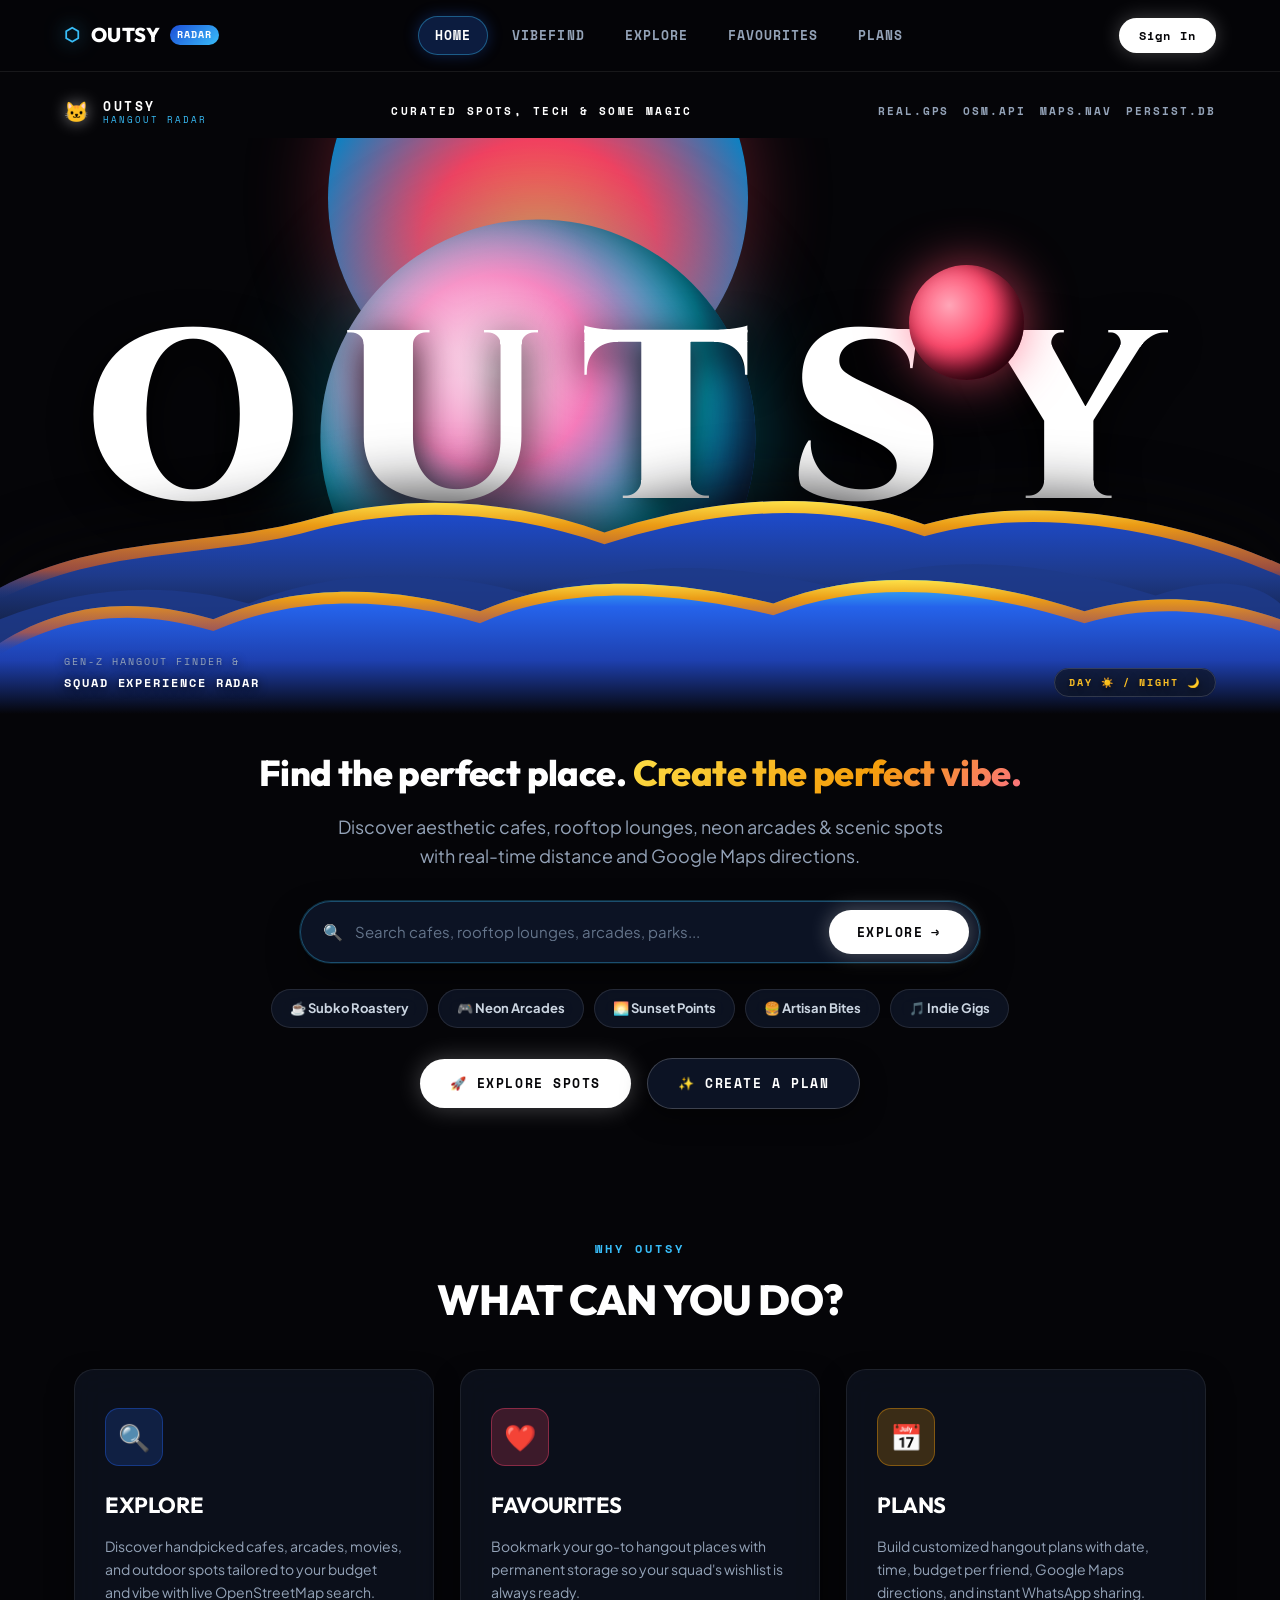
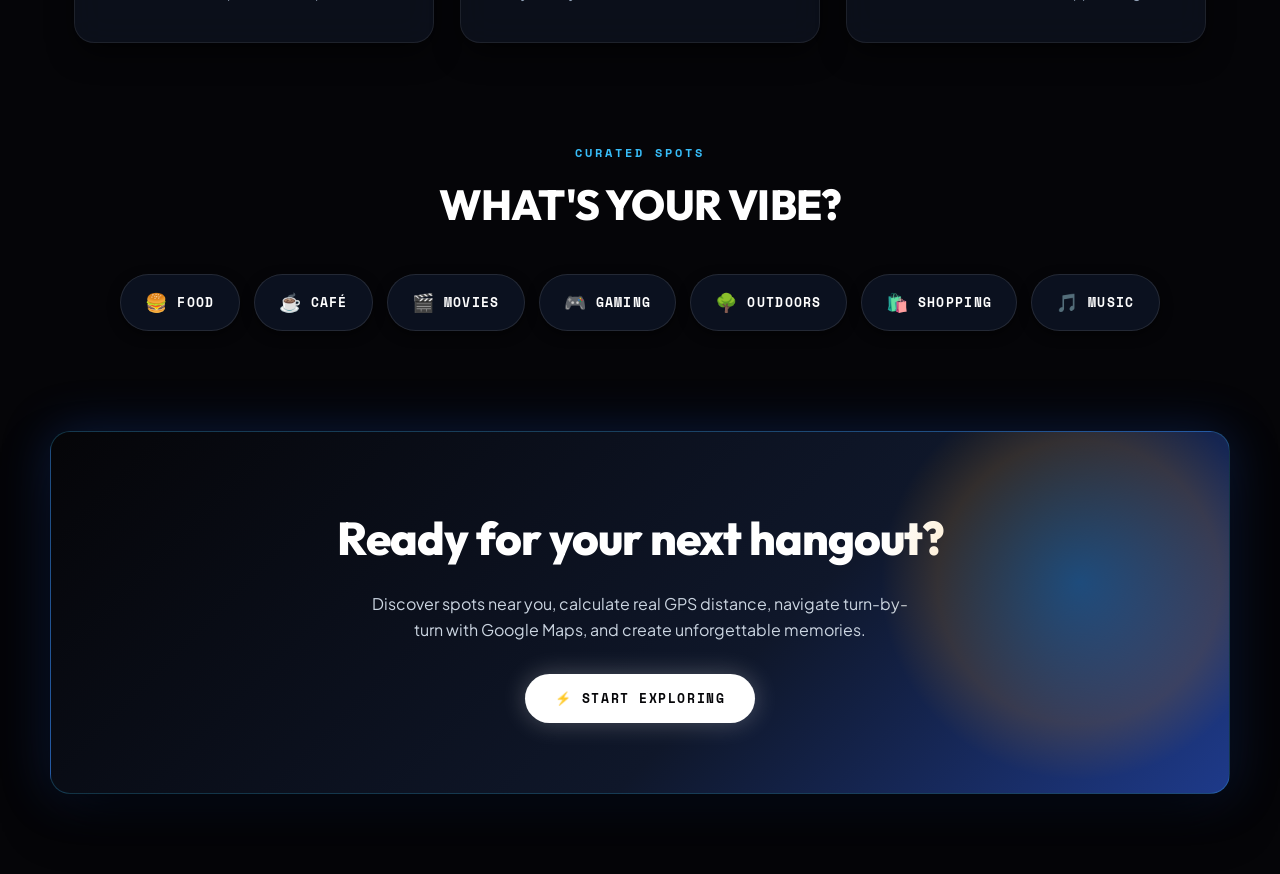
==== commit 0b419783: "theme change" ====
--- a/index.html
+++ b/index.html
@@ -6,16 +6,17 @@
     <meta name="viewport" content="width=device-width, initial-scale=1.0">
     <meta name="description" content="Discover trendy cafes, hangout spots, dining, arcades and plan hangouts with friends.">
     <link rel="stylesheet" href="style.css">
-    <title>Outsy - Hangout Finder & Vibe Planner</title>
+    <title>Outsy - Hangout Finder & Vibe Radar</title>
 </head>
 
-<body>
+<body class="azurio-theme">
 
     <!-- NAVIGATION BAR -->
-    <nav>
+    <nav class="azurio-nav">
         <a href="index.html" class="nav-brand">
-            <span>📍 OUTSY</span>
-            <span class="brand-badge">Hangout Finder</span>
+            <span class="pixel-brand-icon">⬡</span>
+            <span class="brand-text">OUTSY</span>
+            <span class="brand-badge">RADAR</span>
         </a>
 
         <div class="nav-links">
@@ -36,69 +37,188 @@
     </nav>
 
 
-    <!-- MAIN HERO SECTION -->
-    <section class="hero">
-        <div class="hero-pill">
-            <span>✨</span> The Ultimate Hangout & Vibe Finder
-        </div>
-
-        <h1>
-            Find the perfect place.<br>
-            Create the <span class="gradient-text">perfect vibe.</span>
-        </h1>
-
-        <h2>Discover amazing spots, cafes, activities & experiences.</h2>
-
-        <p>
-            Whether it's cozy coffee corners, gaming arcades, rooftops, or late night bites — find your crew's next destination in seconds.
-        </p>
-
-        <!-- Dynamic Hero Search Bar -->
-        <form class="hero-search-bar" action="explore.html" method="GET">
-            <span>🔍</span>
-            <input type="text" name="q" placeholder="Search cafes, rooftop lounges, arcades, parks..." autocomplete="off">
-            <button type="submit">Explore</button>
-        </form>
-
-        <div class="hero-buttons">
-            <a href="explore.html" class="main-button">
-                🔍 Explore Places
-            </a>
-
-            <a href="plan.html" class="main-button secondary">
-                ✨ Plan a Hangout
-            </a>
-        </div>
-    </section>
-
-
-    <!-- WHAT CAN YOU DO -->
-    <section class="features">
+    <!-- AZURIO THEMED HERO STAGE -->
+    <section class="azurio-hero-section">
+
+        <!-- Top Editorial Meta Row (matching template) -->
+        <div class="azurio-meta-top">
+            <div class="meta-item meta-brand">
+                <span class="pixel-emblem">🐱</span>
+                <div class="meta-brand-text">
+                    <strong>OUTSY</strong>
+                    <span>HANGOUT RADAR</span>
+                </div>
+            </div>
+
+            <div class="meta-item meta-center-tag">
+                <span>CURATED SPOTS, TECH & SOME MAGIC</span>
+            </div>
+
+            <div class="meta-item meta-tech-stack">
+                <span>REAL.GPS</span>
+                <span>OSM.API</span>
+                <span>MAPS.NAV</span>
+                <span>PERSIST.DB</span>
+            </div>
+        </div>
+
+        <!-- The Cosmic Stage: Celestial Planets + Huge Serif OUTSY + Billowing Blue Clouds with Sunset Gold Edges -->
+        <div class="azurio-stage">
+
+            <!-- Top Emerging Planet Sphere -->
+            <div class="azurio-planet-top" aria-hidden="true"></div>
+
+            <!-- Floating 3D Red-Coral Celestial Moon -->
+            <div class="azurio-planet-moon" aria-hidden="true"></div>
+
+            <!-- Large Center Celestial Planet Globe -->
+            <div class="azurio-planet-center" aria-hidden="true">
+                <div class="planet-inner-glow"></div>
+            </div>
+
+            <!-- Mega High-Contrast Serif Title: OUTSY -->
+            <div class="azurio-title-wrapper">
+                <h1 class="azurio-mega-title" aria-label="OUTSY">
+                    <span class="az-char az-char-o">O</span>
+                    <span class="az-char az-char-u">U</span>
+                    <span class="az-char az-char-t">T</span>
+                    <span class="az-char az-char-s">S</span>
+                    <span class="az-char az-char-y">Y</span>
+                </h1>
+            </div>
+
+            <!-- Billowing Blue Cumulus Clouds with Illuminated Golden Sunset Tops -->
+            <div class="azurio-clouds-deck" aria-hidden="true">
+                <svg class="clouds-svg" viewBox="0 0 1440 380" preserveAspectRatio="none" xmlns="http://www.w3.org/2000/svg">
+                    <defs>
+                        <!-- Golden Sunset Sunlight Gradient -->
+                        <linearGradient id="cloudGold" x1="0%" y1="0%" x2="0%" y2="100%">
+                            <stop offset="0%" stop-color="#fde047" stop-opacity="1"/>
+                            <stop offset="25%" stop-color="#f59e0b" stop-opacity="0.95"/>
+                            <stop offset="70%" stop-color="#ea580c" stop-opacity="0.6"/>
+                            <stop offset="100%" stop-color="#1e3a8a" stop-opacity="0"/>
+                        </linearGradient>
+
+                        <!-- Deep Cobalt Cloud Base Gradient -->
+                        <linearGradient id="cloudDeepBlue" x1="0%" y1="0%" x2="0%" y2="100%">
+                            <stop offset="0%" stop-color="#1d4ed8"/>
+                            <stop offset="35%" stop-color="#1e3a8a"/>
+                            <stop offset="70%" stop-color="#0f172a"/>
+                            <stop offset="100%" stop-color="#050508"/>
+                        </linearGradient>
+
+                        <!-- Front Cloud Billows Gradient -->
+                        <linearGradient id="cloudFrontBlue" x1="0%" y1="0%" x2="0%" y2="100%">
+                            <stop offset="0%" stop-color="#38bdf8"/>
+                            <stop offset="20%" stop-color="#2563eb"/>
+                            <stop offset="60%" stop-color="#1e40af"/>
+                            <stop offset="100%" stop-color="#050508"/>
+                        </linearGradient>
+                    </defs>
+
+                    <!-- Back Cloud Layer (Deep Ultramarine) -->
+                    <path class="cloud-layer-back" d="M0,220 C120,150 240,170 360,130 C470,100 580,110 680,150 C790,110 920,90 1040,140 C1160,100 1320,130 1440,190 L1440,380 L0,380 Z" fill="url(#cloudDeepBlue)"/>
+
+                    <!-- Golden Sunset Glow on Back Cloud Peaks -->
+                    <path d="M0,220 C120,150 240,170 360,130 C470,100 580,110 680,150 C790,110 920,90 1040,140 C1160,100 1320,130 1440,190 L1440,205 C1320,145 1160,115 1040,155 C920,105 790,125 680,165 C580,125 470,115 360,145 C240,185 120,165 0,235 Z" fill="url(#cloudGold)"/>
+
+                    <!-- Mid Cloud Cumulus Bumps -->
+                    <path class="cloud-layer-mid" d="M0,260 C90,220 180,210 280,240 C390,190 510,200 600,230 C710,180 830,190 940,220 C1060,170 1190,190 1300,230 C1380,200 1420,220 1440,240 L1440,380 L0,380 Z" fill="#1e3a8a" opacity="0.85"/>
+
+                    <!-- Front Billowing Cumulus Waves with Sunlit Gold Crests -->
+                    <path class="cloud-layer-front" d="M0,290 C70,240 150,230 240,260 C340,210 450,220 540,250 C640,200 760,210 870,240 C980,190 1110,210 1220,250 C1310,220 1390,240 1440,260 L1440,380 L0,380 Z" fill="url(#cloudFrontBlue)"/>
+
+                    <!-- Sunlit Gold Edges on Front Peaks -->
+                    <path d="M0,290 C70,240 150,230 240,260 C340,210 450,220 540,250 C640,200 760,210 870,240 C980,190 1110,210 1220,250 C1310,220 1390,240 1440,260 L1440,275 C1390,255 1310,235 1220,265 C1110,225 980,205 870,255 C760,225 640,215 540,265 C450,235 340,225 240,275 C150,245 70,255 0,305 Z" fill="url(#cloudGold)"/>
+                </svg>
+            </div>
+
+            <!-- Bottom Editorial Meta Row (matching template) -->
+            <div class="azurio-meta-bottom">
+                <div class="meta-bottom-left">
+                    <span>GEN-Z HANGOUT FINDER &</span>
+                    <strong>SQUAD EXPERIENCE RADAR</strong>
+                </div>
+
+                <div class="meta-bottom-right">
+                    <span class="meta-day-night">DAY ☀️ / NIGHT 🌙</span>
+                </div>
+            </div>
+
+        </div>
+
+
+        <!-- Subheadline & Interactive Search Controls -->
+        <div class="azurio-interaction-dock">
+            <h2 class="azurio-subheadline">
+                Find the perfect place. <span class="gold-gradient-text">Create the perfect vibe.</span>
+            </h2>
+
+            <p class="azurio-lead-text">
+                Discover aesthetic cafes, rooftop lounges, neon arcades & scenic spots with real-time distance and Google Maps directions.
+            </p>
+
+            <!-- Search Bar in Azurio Dark Theme -->
+            <form class="azurio-search-bar" action="explore.html" method="GET">
+                <span class="search-icon-symbol">🔍</span>
+                <input type="text" name="q" placeholder="Search cafes, rooftop lounges, arcades, parks..." autocomplete="off">
+                <button type="submit" class="btn-azurio-submit">
+                    <span>EXPLORE</span>
+                    <span>→</span>
+                </button>
+            </form>
+
+            <!-- Floating Quick Vibe Chips -->
+            <div class="azurio-vibe-chips">
+                <a href="explore.html?category=cafe" class="az-chip">☕ Subko Roastery</a>
+                <a href="explore.html?category=gaming" class="az-chip">🎮 Neon Arcades</a>
+                <a href="explore.html?category=outdoors" class="az-chip">🌅 Sunset Points</a>
+                <a href="explore.html?category=food" class="az-chip">🍔 Artisan Bites</a>
+                <a href="explore.html?category=music" class="az-chip">🎵 Indie Gigs</a>
+            </div>
+
+            <!-- Action Buttons -->
+            <div class="azurio-buttons">
+                <a href="explore.html" class="azurio-main-btn primary">
+                    🚀 EXPLORE SPOTS
+                </a>
+
+                <a href="plan.html" class="azurio-main-btn secondary">
+                    ✨ CREATE A PLAN
+                </a>
+            </div>
+        </div>
+
+    </section>
+
+
+    <!-- WHAT CAN YOU DO (DARK COSMIC CARDS) -->
+    <section class="features azurio-features">
         <span class="section-tagline">Why Outsy</span>
         <h2>WHAT CAN YOU DO?</h2>
 
         <div class="cards">
-            <div class="card">
+            <div class="card azurio-card">
                 <div class="card-icon">🔍</div>
                 <h3>EXPLORE</h3>
                 <p>
-                    Discover handpicked cafes, arcades, movies, and outdoor spots tailored to your budget and vibe.
+                    Discover handpicked cafes, arcades, movies, and outdoor spots tailored to your budget and vibe with live OpenStreetMap search.
                 </p>
             </div>
 
-            <div class="card">
+            <div class="card azurio-card">
                 <div class="card-icon">❤️</div>
                 <h3>FAVOURITES</h3>
                 <p>
-                    Bookmark your go-to hangout places with persistent storage so your bucket list is always ready.
+                    Bookmark your go-to hangout places with permanent storage so your squad's wishlist is always ready.
                 </p>
             </div>
 
-            <div class="card">
+            <div class="card azurio-card">
                 <div class="card-icon">📅</div>
                 <h3>PLANS</h3>
                 <p>
-                    Build customized hangout plans with date, time, budget per friend, directions, and instant sharing.
+                    Build customized hangout plans with date, time, budget per friend, Google Maps directions, and instant WhatsApp sharing.
                 </p>
             </div>
         </div>
@@ -106,36 +226,36 @@
 
 
     <!-- VIBE SECTION -->
-    <section class="vibes">
+    <section class="vibes azurio-vibes">
         <span class="section-tagline">Curated Spots</span>
         <h2>WHAT'S YOUR VIBE?</h2>
 
         <div class="vibe-container">
-            <a href="explore.html?category=food" class="vibe">
+            <a href="explore.html?category=food" class="vibe azurio-vibe-pill">
                 🍔 <span>FOOD</span>
             </a>
 
-            <a href="explore.html?category=cafe" class="vibe">
+            <a href="explore.html?category=cafe" class="vibe azurio-vibe-pill">
                 ☕ <span>CAFÉ</span>
             </a>
 
-            <a href="explore.html?category=movies" class="vibe">
+            <a href="explore.html?category=movies" class="vibe azurio-vibe-pill">
                 🎬 <span>MOVIES</span>
             </a>
 
-            <a href="explore.html?category=gaming" class="vibe">
+            <a href="explore.html?category=gaming" class="vibe azurio-vibe-pill">
                 🎮 <span>GAMING</span>
             </a>
 
-            <a href="explore.html?category=outdoors" class="vibe">
+            <a href="explore.html?category=outdoors" class="vibe azurio-vibe-pill">
                 🌳 <span>OUTDOORS</span>
             </a>
 
-            <a href="explore.html?category=shopping" class="vibe">
+            <a href="explore.html?category=shopping" class="vibe azurio-vibe-pill">
                 🛍️ <span>SHOPPING</span>
             </a>
 
-            <a href="explore.html?category=music" class="vibe">
+            <a href="explore.html?category=music" class="vibe azurio-vibe-pill">
                 🎵 <span>MUSIC</span>
             </a>
         </div>
@@ -143,11 +263,11 @@
 
 
     <!-- FINAL CALL TO ACTION -->
-    <section class="cta">
+    <section class="cta azurio-cta">
         <h2>Ready for your next hangout?</h2>
-        <p>Discover spots near you, check real-time distances, get Google Maps directions, and create unforgettable memories.</p>
-        <a href="explore.html" class="main-button">
-            🚀 START EXPLORING
+        <p>Discover spots near you, calculate real GPS distance, navigate turn-by-turn with Google Maps, and create unforgettable memories.</p>
+        <a href="explore.html" class="azurio-main-btn primary">
+            ⚡ START EXPLORING
         </a>
     </section>
 
--- a/style.css
+++ b/style.css
@@ -1,54 +1,63 @@
 /* ===================================================
-   OUTSY HANGOUT FINDER - MODERN DESIGN SYSTEM
-   Youthful, Premium, Dynamic & Open Layout
+   OUTSY HANGOUT FINDER - AZURIO THEME
+   Cosmic Surrealist Blue & Black Aesthetic
+   Celestial Planets, High-Contrast Serif & Cumulus Clouds
 =================================================== */
 
-@import url('https://fonts.googleapis.com/css2?family=Outfit:wght@400;500;600;700;800&family=Plus+Jakarta+Sans:wght@300;400;500;600;700;800&display=swap');
+@import url('https://fonts.googleapis.com/css2?family=Cinzel:wght@700;800;900&family=Outfit:wght@400;500;600;700;800;900&family=Space+Mono:ital,wght@0,400;0,700;1,400&family=Plus+Jakarta+Sans:wght@300;400;500;600;700;800&display=swap');
 
 :root {
-    --font-heading: 'Outfit', -apple-system, BlinkMacSystemFont, sans-serif;
-    --font-body: 'Plus Jakarta Sans', -apple-system, BlinkMacSystemFont, sans-serif;
-
-    /* Theme Palette */
-    --bg-page: #f8fafc;
-    --bg-surface: #ffffff;
-    --bg-surface-elevated: #ffffff;
-    --bg-subtle: #f1f5f9;
-    --bg-card-hover: #ffffff;
-
-    --text-primary: #0f172a;
-    --text-secondary: #475569;
+    /* Typographic Hierarchy */
+    --font-azurio: 'Cinzel', 'Playfair Display', Georgia, serif;
+    --font-heading: 'Outfit', -apple-system, sans-serif;
+    --font-mono: 'Space Mono', monospace;
+    --font-body: 'Plus Jakarta Sans', -apple-system, sans-serif;
+
+    /* Pitch Black & Deep Cosmic Navy */
+    --bg-page: #050508;
+    --bg-surface: #0a0d16;
+    --bg-surface-elevated: #111726;
+    --bg-subtle: #172033;
+    --bg-card: rgba(14, 19, 33, 0.75);
+    --bg-card-hover: rgba(20, 28, 48, 0.95);
+
+    /* Text */
+    --text-primary: #ffffff;
+    --text-secondary: #94a3b8;
     --text-muted: #64748b;
-    --text-inverted: #ffffff;
-
-    /* Brand Accents */
-    --brand-primary: #0f172a;
-    --brand-coral: #ff3366;
-    --brand-coral-soft: #ffe4ec;
-    --brand-indigo: #6366f1;
-    --brand-indigo-soft: #eef2ff;
-    --brand-cyan: #06b6d4;
-    --brand-amber: #f59e0b;
-    --brand-emerald: #10b981;
+    --text-inverted: #050508;
+
+    /* Azurio Vibrant Palette */
+    --azurio-cobalt-dark: #0f172a;
+    --azurio-cobalt: #1d4ed8;
+    --azurio-blue: #2563eb;
+    --azurio-sky: #38bdf8;
+    --azurio-cyan: #06b6d4;
+    --azurio-gold: #fbbf24;
+    --azurio-amber: #f59e0b;
+    --azurio-coral: #ff476f;
+    --azurio-peach: #fb7185;
+    --azurio-emerald: #10b981;
 
     /* Gradients */
-    --gradient-hero: linear-gradient(135deg, #0f172a 0%, #1e293b 60%, #312e81 100%);
-    --gradient-accent: linear-gradient(135deg, #ff3366 0%, #ff6b8b 100%);
-    --gradient-indigo: linear-gradient(135deg, #6366f1 0%, #8b5cf6 100%);
-    --gradient-card-overlay: linear-gradient(180deg, rgba(15, 23, 42, 0) 40%, rgba(15, 23, 42, 0.85) 100%);
+    --gradient-hero: linear-gradient(180deg, #050508 0%, #0a0d16 100%);
+    --gradient-gold: linear-gradient(135deg, #fde047 0%, #f59e0b 60%, #ea580c 100%);
+    --gradient-blue-glow: linear-gradient(135deg, #1d4ed8 0%, #2563eb 50%, #38bdf8 100%);
+    --gradient-card-overlay: linear-gradient(180deg, rgba(5, 5, 8, 0) 30%, rgba(5, 5, 8, 0.92) 100%);
 
     /* Borders & Shadows */
-    --border-subtle: rgba(226, 232, 240, 0.8);
-    --border-focus: #6366f1;
-    --shadow-sm: 0 2px 8px -2px rgba(15, 23, 42, 0.05);
-    --shadow-md: 0 12px 30px -10px rgba(15, 23, 42, 0.08);
-    --shadow-lg: 0 20px 40px -15px rgba(15, 23, 42, 0.12);
-    --shadow-glow: 0 10px 25px -5px rgba(255, 51, 102, 0.3);
+    --border-subtle: rgba(255, 255, 255, 0.08);
+    --border-glow: rgba(59, 130, 246, 0.45);
+    --shadow-sm: 0 4px 12px rgba(0, 0, 0, 0.5);
+    --shadow-md: 0 12px 30px -5px rgba(0, 0, 0, 0.7);
+    --shadow-lg: 0 20px 45px -10px rgba(0, 0, 0, 0.85);
+    --shadow-blue-glow: 0 0 35px rgba(37, 99, 235, 0.4);
+    --shadow-gold-glow: 0 0 30px rgba(245, 158, 11, 0.35);
 
     /* Radii */
-    --radius-sm: 10px;
-    --radius-md: 16px;
-    --radius-lg: 24px;
+    --radius-sm: 8px;
+    --radius-md: 14px;
+    --radius-lg: 20px;
     --radius-full: 9999px;
 
     /* Transitions */
@@ -57,7 +66,7 @@
 }
 
 /* =========================
-   BASE RESET & TYPOGRAPHY
+   BASE RESET
 ========================= */
 
 * {
@@ -68,6 +77,7 @@
 
 html {
     scroll-behavior: smooth;
+    background-color: var(--bg-page);
 }
 
 body {
@@ -80,11 +90,6 @@
     flex-direction: column;
     overflow-x: hidden;
     position: relative;
-    background-image: 
-        radial-gradient(at 0% 0%, rgba(99, 102, 241, 0.05) 0px, transparent 50%),
-        radial-gradient(at 100% 0%, rgba(255, 51, 102, 0.04) 0px, transparent 50%),
-        radial-gradient(at 50% 100%, rgba(6, 182, 212, 0.04) 0px, transparent 50%);
-    background-attachment: fixed;
 }
 
 a {
@@ -97,9 +102,10 @@
 }
 
 /* =========================
-   NAVIGATION BAR
+   AZURIO NAVIGATION BAR
 ========================= */
 
+nav.azurio-nav,
 nav {
     position: sticky;
     top: 0;
@@ -107,10 +113,10 @@
     display: flex;
     align-items: center;
     justify-content: space-between;
-    padding: 14px 5%;
-    background: rgba(255, 255, 255, 0.85);
-    backdrop-filter: blur(20px);
-    -webkit-backdrop-filter: blur(20px);
+    padding: 16px 5%;
+    background: rgba(5, 5, 8, 0.85);
+    backdrop-filter: blur(24px);
+    -webkit-backdrop-filter: blur(24px);
     border-bottom: 1px solid var(--border-subtle);
     transition: var(--transition-smooth);
 }
@@ -122,25 +128,32 @@
     font-family: var(--font-heading);
     font-weight: 800;
     font-size: 20px;
-    letter-spacing: -0.5px;
-    color: var(--brand-primary);
+    letter-spacing: 0.5px;
+    color: white;
+}
+
+.pixel-brand-icon {
+    color: var(--azurio-sky);
+    font-size: 18px;
+    filter: drop-shadow(0 0 10px rgba(56, 189, 248, 0.8));
+    animation: pulseIcon 3s ease-in-out infinite;
 }
 
 .nav-brand .brand-badge {
-    background: var(--gradient-accent);
+    background: linear-gradient(135deg, #1d4ed8 0%, #38bdf8 100%);
     color: white;
-    font-size: 11px;
-    font-weight: 700;
-    padding: 3px 8px;
-    border-radius: var(--radius-full);
-    letter-spacing: 0.5px;
-    text-transform: uppercase;
+    font-size: 10px;
+    font-weight: 800;
+    font-family: var(--font-mono);
+    padding: 2px 7px;
+    border-radius: var(--radius-full);
+    letter-spacing: 1px;
 }
 
 .nav-links {
     display: flex;
     align-items: center;
-    gap: 6px;
+    gap: 8px;
     list-style: none;
 }
 
@@ -149,22 +162,25 @@
     align-items: center;
     gap: 6px;
     padding: 8px 16px;
-    font-size: 14px;
-    font-weight: 600;
+    font-size: 13px;
+    font-weight: 700;
+    font-family: var(--font-mono);
+    letter-spacing: 0.08em;
     color: var(--text-secondary);
     border-radius: var(--radius-full);
     transition: var(--transition-fast);
 }
 
 .nav-links a:hover {
-    color: var(--brand-primary);
-    background-color: var(--bg-subtle);
+    color: white;
+    background: rgba(255, 255, 255, 0.08);
 }
 
 .nav-links a.active {
-    color: var(--brand-primary);
-    background-color: var(--bg-subtle);
-    font-weight: 700;
+    color: white;
+    background: rgba(37, 99, 235, 0.25);
+    border: 1px solid rgba(56, 189, 248, 0.4);
+    box-shadow: 0 0 15px rgba(37, 99, 235, 0.3);
 }
 
 .nav-badge-count {
@@ -174,246 +190,528 @@
     min-width: 18px;
     height: 18px;
     padding: 0 5px;
-    font-size: 11px;
-    font-weight: 700;
-    background: var(--brand-coral);
+    font-size: 10px;
+    font-weight: 800;
+    background: var(--azurio-amber);
+    color: #050508;
+    border-radius: var(--radius-full);
+}
+
+.nav-auth {
+    display: flex;
+    align-items: center;
+    gap: 12px;
+}
+
+.nav-auth-user {
+    display: flex;
+    align-items: center;
+    gap: 10px;
+    font-size: 13px;
+    font-weight: 700;
+    font-family: var(--font-mono);
     color: white;
-    border-radius: var(--radius-full);
-}
-
-.nav-auth {
-    display: flex;
-    align-items: center;
-    gap: 12px;
-}
-
-.nav-auth-user {
-    display: flex;
-    align-items: center;
-    gap: 10px;
-    font-size: 14px;
-    font-weight: 600;
-    color: var(--text-primary);
 }
 
 .user-avatar-badge {
     width: 32px;
     height: 32px;
     border-radius: var(--radius-full);
-    background: var(--gradient-indigo);
+    background: linear-gradient(135deg, #1d4ed8 0%, #38bdf8 100%);
     color: white;
     display: flex;
     align-items: center;
     justify-content: center;
-    font-weight: 700;
-    font-size: 13px;
+    font-weight: 800;
+    font-size: 12px;
+    box-shadow: 0 0 12px rgba(56, 189, 248, 0.5);
 }
 
 .btn-nav-logout {
-    font-size: 12px;
+    font-size: 11px;
+    font-family: var(--font-mono);
     padding: 6px 12px;
-    background: var(--bg-subtle);
-    border: none;
-    border-radius: var(--radius-full);
-    color: var(--text-muted);
-    font-weight: 600;
+    background: rgba(239, 68, 68, 0.15);
+    border: 1px solid rgba(239, 68, 68, 0.3);
+    border-radius: var(--radius-full);
+    color: #f87171;
+    font-weight: 700;
     cursor: pointer;
     transition: var(--transition-fast);
 }
 
 .btn-nav-logout:hover {
-    background: #fee2e2;
-    color: #ef4444;
+    background: #ef4444;
+    color: white;
 }
 
 .btn-nav-login {
     display: inline-flex;
     align-items: center;
     gap: 6px;
-    padding: 8px 18px;
+    padding: 8px 20px;
+    font-size: 12px;
+    font-weight: 800;
+    font-family: var(--font-mono);
+    letter-spacing: 0.1em;
+    background: #ffffff;
+    color: #050508;
+    border-radius: var(--radius-full);
+    transition: var(--transition-fast);
+    box-shadow: 0 0 20px rgba(255, 255, 255, 0.25);
+}
+
+.btn-nav-login:hover {
+    background: var(--azurio-sky);
+    color: #050508;
+    transform: translateY(-1px);
+    box-shadow: 0 0 25px rgba(56, 189, 248, 0.6);
+}
+
+/* ===================================================
+   AZURIO THEMED HERO SECTION (PICTURE-PERFECT MATCH)
+=================================================== */
+
+.azurio-hero-section {
+    width: 100%;
+    background-color: #050508;
+    position: relative;
+    overflow: hidden;
+    padding-bottom: 50px;
+}
+
+/* Top Editorial Metadata Row */
+.azurio-meta-top {
+    display: flex;
+    justify-content: space-between;
+    align-items: center;
+    padding: 24px 5% 10px;
+    font-family: var(--font-mono);
+    font-size: 11px;
+    letter-spacing: 0.18em;
+    text-transform: uppercase;
+    color: #cbd5e1;
+    position: relative;
+    z-index: 5;
+}
+
+.meta-brand {
+    display: flex;
+    align-items: center;
+    gap: 12px;
+}
+
+.pixel-emblem {
+    font-size: 20px;
+    filter: drop-shadow(0 0 8px rgba(255, 255, 255, 0.5));
+}
+
+.meta-brand-text {
+    display: flex;
+    flex-direction: column;
+    line-height: 1.25;
+}
+
+.meta-brand-text strong {
     font-size: 13px;
-    font-weight: 700;
-    background: var(--brand-primary);
-    color: white;
-    border-radius: var(--radius-full);
-    transition: var(--transition-fast);
-    box-shadow: 0 4px 14px rgba(15, 23, 42, 0.15);
-}
-
-.btn-nav-login:hover {
-    background: #1e293b;
-    transform: translateY(-1px);
-    box-shadow: 0 6px 20px rgba(15, 23, 42, 0.22);
-}
-
-/* =========================
-   HERO SECTION (HOME)
-========================= */
-
-.hero {
-    width: 100%;
-    max-width: 1180px;
-    margin: 40px auto 30px;
-    padding: 50px 24px;
+    font-weight: 800;
+    color: #ffffff;
+    letter-spacing: 0.2em;
+}
+
+.meta-brand-text span {
+    font-size: 9px;
+    color: var(--azurio-sky);
+}
+
+.meta-center-tag {
+    font-weight: 700;
+    color: #ffffff;
+    text-align: center;
+    letter-spacing: 0.22em;
+}
+
+.meta-tech-stack {
+    display: flex;
+    gap: 14px;
+    color: #94a3b8;
+    font-weight: 700;
+}
+
+.meta-tech-stack span:hover {
+    color: var(--azurio-sky);
+}
+
+/* THE COSMIC STAGE */
+.azurio-stage {
+    position: relative;
+    width: 100%;
+    height: clamp(480px, 64vh, 640px);
+    overflow: hidden;
+    display: flex;
+    align-items: center;
+    justify-content: center;
+    background-color: #050508;
+}
+
+/* 1. TOP EMERGING PLANET */
+.azurio-planet-top {
+    position: absolute;
+    top: -150px;
+    left: 42%;
+    transform: translateX(-50%);
+    width: clamp(280px, 34vw, 420px);
+    height: clamp(280px, 34vw, 420px);
+    border-radius: 50%;
+    background: radial-gradient(circle at 50% 65%, #fb923c 0%, #f43f5e 35%, #0284c7 70%, #050508 100%);
+    box-shadow: 0 0 80px rgba(244, 63, 94, 0.35);
+    z-index: 1;
+    pointer-events: none;
+    animation: floatTopPlanet 8s ease-in-out infinite alternate;
+}
+
+/* 2. LARGE CENTER CELESTIAL PLANET */
+.azurio-planet-center {
+    position: absolute;
+    top: 52%;
+    left: 42%;
+    transform: translate(-50%, -50%);
+    width: clamp(280px, 34vw, 440px);
+    height: clamp(280px, 34vw, 440px);
+    border-radius: 50%;
+    background: radial-gradient(circle at 40% 35%, #fbcfe8 0%, #f472b6 25%, #06b6d4 55%, #1d4ed8 80%, #050508 100%);
+    box-shadow: 0 0 100px rgba(6, 182, 212, 0.35), inset -25px -25px 60px rgba(5, 5, 8, 0.9);
+    z-index: 1;
+    pointer-events: none;
+    animation: floatCenterPlanet 9s ease-in-out infinite alternate;
+}
+
+.planet-inner-glow {
+    position: absolute;
+    inset: 0;
+    border-radius: 50%;
+    background: radial-gradient(circle at 30% 30%, rgba(255, 255, 255, 0.4) 0%, transparent 40%);
+}
+
+/* 3. FLOATING 3D RED-CORAL MOON */
+.azurio-planet-moon {
+    position: absolute;
+    top: 22%;
+    right: 20%;
+    width: clamp(85px, 9vw, 130px);
+    height: clamp(85px, 9vw, 130px);
+    border-radius: 50%;
+    background: radial-gradient(circle at 35% 35%, #ffa6b8 0%, #ff4b6e 40%, #880026 85%, #4a0015 100%);
+    box-shadow: 0 0 50px rgba(255, 75, 110, 0.65), inset -10px -10px 25px rgba(0, 0, 0, 0.8);
+    z-index: 3;
+    pointer-events: none;
+    animation: floatMoon 6s ease-in-out infinite alternate;
+}
+
+/* 4. MEGA SERIF TITLE: OUTSY */
+.azurio-title-wrapper {
+    position: absolute;
+    top: 50%;
+    left: 0;
+    right: 0;
+    transform: translateY(-50%);
+    z-index: 2;
+    text-align: center;
+    width: 100%;
+    pointer-events: auto;
+}
+
+.azurio-mega-title {
+    font-family: var(--font-azurio);
+    font-size: clamp(86px, 19vw, 240px);
+    font-weight: 900;
+    letter-spacing: 0.16em;
+    line-height: 0.85;
+    margin: 0;
+    color: #ffffff;
+    user-select: none;
+    display: flex;
+    justify-content: center;
+    align-items: center;
+    text-shadow: 0 10px 40px rgba(0, 0, 0, 0.95);
+}
+
+.azurio-mega-title .az-char {
+    display: inline-block;
+    transition: transform 0.4s cubic-bezier(0.34, 1.56, 0.64, 1), filter 0.4s ease;
+    cursor: pointer;
+}
+
+.azurio-mega-title .az-char:hover {
+    transform: translateY(-16px) scale(1.08);
+    filter: drop-shadow(0 0 30px rgba(56, 189, 248, 0.8)) drop-shadow(0 0 60px rgba(251, 191, 36, 0.5));
+}
+
+/* 5. BILLOWING BLUE CUMULUS CLOUDS WITH GOLDEN SUNSET TOPS */
+.azurio-clouds-deck {
+    position: absolute;
+    bottom: 0;
+    left: 0;
+    right: 0;
+    z-index: 4;
+    width: 100%;
+    pointer-events: none;
+}
+
+.clouds-svg {
+    width: 100%;
+    height: clamp(160px, 26vw, 300px);
+    display: block;
+    filter: drop-shadow(0 -10px 30px rgba(5, 5, 8, 0.8));
+}
+
+.cloud-layer-back {
+    animation: swayCloudsBack 12s ease-in-out infinite alternate;
+}
+
+.cloud-layer-front {
+    animation: swayCloudsFront 10s ease-in-out infinite alternate;
+}
+
+/* 6. BOTTOM EDITORIAL METADATA ROW */
+.azurio-meta-bottom {
+    position: absolute;
+    bottom: 22px;
+    left: 5%;
+    right: 5%;
+    z-index: 5;
+    display: flex;
+    justify-content: space-between;
+    align-items: flex-end;
+    font-family: var(--font-mono);
+    font-size: 11px;
+    letter-spacing: 0.18em;
+    color: #ffffff;
+    text-shadow: 0 2px 10px rgba(0, 0, 0, 0.9);
+}
+
+.meta-bottom-left {
+    display: flex;
+    flex-direction: column;
+    gap: 3px;
+}
+
+.meta-bottom-left span {
+    color: #94a3b8;
+    font-size: 10px;
+}
+
+.meta-bottom-left strong {
+    color: #ffffff;
+    font-size: 12px;
+    letter-spacing: 0.16em;
+}
+
+.meta-day-night {
+    background: rgba(15, 23, 42, 0.8);
+    backdrop-filter: blur(8px);
+    padding: 6px 14px;
+    border-radius: var(--radius-full);
+    border: 1px solid rgba(255, 255, 255, 0.15);
+    font-weight: 700;
+    font-size: 10px;
+    color: var(--azurio-gold);
+}
+
+/* ===================================================
+   INTERACTION DOCK (SEARCH & QUICK CHIPS)
+=================================================== */
+
+.azurio-interaction-dock {
+    max-width: 900px;
+    margin: 30px auto 20px;
+    padding: 0 24px;
     text-align: center;
     position: relative;
-}
-
-.hero-pill {
-    display: inline-flex;
-    align-items: center;
-    gap: 8px;
-    padding: 8px 18px;
-    background: white;
-    border: 1px solid var(--border-subtle);
-    border-radius: var(--radius-full);
-    font-size: 13px;
-    font-weight: 600;
-    color: var(--brand-indigo);
-    box-shadow: var(--shadow-sm);
-    margin-bottom: 24px;
-    animation: fadeInDown 0.6s ease;
-}
-
-.hero h1 {
+    z-index: 6;
+}
+
+.azurio-subheadline {
     font-family: var(--font-heading);
-    font-size: clamp(34px, 5vw, 60px);
-    font-weight: 800;
-    line-height: 1.15;
-    letter-spacing: -1.5px;
-    color: var(--brand-primary);
-    margin-bottom: 18px;
-}
-
-.hero h1 span.gradient-text {
-    background: linear-gradient(135deg, #ff3366 0%, #8b5cf6 50%, #06b6d4 100%);
+    font-size: clamp(24px, 3.2vw, 36px);
+    font-weight: 800;
+    letter-spacing: -0.6px;
+    color: #ffffff;
+    margin-bottom: 12px;
+}
+
+.gold-gradient-text {
+    background: linear-gradient(135deg, #fde047 0%, #f59e0b 60%, #fb7185 100%);
     -webkit-background-clip: text;
     -webkit-text-fill-color: transparent;
-}
-
-.hero h2 {
-    font-size: clamp(18px, 2.4vw, 24px);
-    font-weight: 500;
+    display: inline-block;
+}
+
+.azurio-lead-text {
+    font-size: clamp(15px, 1.8vw, 18px);
     color: var(--text-secondary);
-    margin-bottom: 16px;
-    line-height: 1.4;
-}
-
-.hero p {
-    font-size: clamp(15px, 1.8vw, 17px);
-    color: var(--text-muted);
-    max-width: 600px;
-    margin: 0 auto 36px;
-}
-
-.hero-search-bar {
     max-width: 640px;
-    margin: 0 auto 32px;
-    background: white;
-    padding: 8px 10px 8px 20px;
+    margin: 0 auto 30px;
+    line-height: 1.6;
+}
+
+/* Azurio Search Bar */
+.azurio-search-bar {
+    max-width: 680px;
+    margin: 0 auto 26px;
+    background: rgba(15, 23, 42, 0.85);
+    backdrop-filter: blur(20px);
+    padding: 8px 10px 8px 22px;
     border-radius: var(--radius-full);
     display: flex;
     align-items: center;
     gap: 12px;
-    box-shadow: var(--shadow-md);
-    border: 1px solid var(--border-subtle);
-    transition: var(--transition-fast);
-}
-
-.hero-search-bar:focus-within {
-    border-color: var(--brand-indigo);
-    box-shadow: 0 16px 36px -10px rgba(99, 102, 241, 0.2);
-}
-
-.hero-search-bar input {
+    box-shadow: 0 16px 40px -10px rgba(0, 0, 0, 0.9), 0 0 0 1px rgba(56, 189, 248, 0.25);
+    border: 1px solid rgba(56, 189, 248, 0.35);
+    transition: var(--transition-fast);
+}
+
+.azurio-search-bar:focus-within {
+    border-color: var(--azurio-sky);
+    box-shadow: 0 16px 50px -5px rgba(56, 189, 248, 0.4), 0 0 0 2px rgba(56, 189, 248, 0.3);
+    transform: translateY(-2px);
+}
+
+.azurio-search-bar input {
     flex: 1;
     border: none;
     outline: none;
-    font-size: 16px;
+    font-size: 15px;
     font-family: inherit;
-    color: var(--text-primary);
+    color: #ffffff;
     background: transparent;
 }
 
-.hero-search-bar input::placeholder {
-    color: var(--text-muted);
-}
-
-.hero-search-bar button {
-    background: var(--brand-primary);
-    color: white;
+.azurio-search-bar input::placeholder {
+    color: #64748b;
+}
+
+.btn-azurio-submit {
+    background: #ffffff;
+    color: #050508;
     border: none;
     border-radius: var(--radius-full);
-    padding: 12px 24px;
-    font-size: 14px;
-    font-weight: 700;
+    padding: 12px 28px;
+    font-size: 13px;
+    font-weight: 800;
+    font-family: var(--font-mono);
+    letter-spacing: 0.12em;
     cursor: pointer;
     display: flex;
     align-items: center;
-    gap: 6px;
-    transition: var(--transition-fast);
-}
-
-.hero-search-bar button:hover {
-    background: var(--brand-coral);
+    gap: 8px;
+    transition: var(--transition-fast);
+    box-shadow: 0 0 20px rgba(255, 255, 255, 0.3);
+}
+
+.btn-azurio-submit:hover {
+    background: var(--azurio-sky);
+    color: #050508;
     transform: translateY(-1px);
-    box-shadow: var(--shadow-glow);
-}
-
-.hero-buttons {
+    box-shadow: 0 0 30px rgba(56, 189, 248, 0.7);
+}
+
+/* Quick Vibe Chips */
+.azurio-vibe-chips {
     display: flex;
     justify-content: center;
     align-items: center;
-    gap: 14px;
+    gap: 10px;
+    flex-wrap: wrap;
+    max-width: 800px;
+    margin: 0 auto 30px;
+}
+
+.az-chip {
+    padding: 8px 18px;
+    background: rgba(15, 23, 42, 0.75);
+    backdrop-filter: blur(12px);
+    border: 1px solid rgba(255, 255, 255, 0.1);
+    border-radius: var(--radius-full);
+    font-size: 13px;
+    font-weight: 700;
+    color: #cbd5e1;
+    transition: var(--transition-fast);
+    text-decoration: none;
+    display: inline-flex;
+    align-items: center;
+}
+
+.az-chip:hover {
+    background: rgba(37, 99, 235, 0.3);
+    border-color: var(--azurio-sky);
+    color: #ffffff;
+    transform: translateY(-3px) scale(1.05);
+    box-shadow: 0 8px 24px -5px rgba(56, 189, 248, 0.4);
+}
+
+/* Action Buttons */
+.azurio-buttons {
+    display: flex;
+    justify-content: center;
+    align-items: center;
+    gap: 16px;
     flex-wrap: wrap;
     margin-top: 10px;
 }
 
-.main-button {
+.azurio-main-btn {
     display: inline-flex;
     align-items: center;
     justify-content: center;
     gap: 8px;
-    padding: 13px 26px;
-    font-size: 14px;
-    font-weight: 700;
-    letter-spacing: -0.2px;
-    border-radius: var(--radius-full);
-    background: var(--brand-primary);
-    color: white;
-    transition: var(--transition-fast);
-    box-shadow: 0 6px 20px rgba(15, 23, 42, 0.12);
+    padding: 14px 30px;
+    font-size: 13px;
+    font-weight: 800;
+    font-family: var(--font-mono);
+    letter-spacing: 0.12em;
+    border-radius: var(--radius-full);
+    transition: var(--transition-fast);
+    cursor: pointer;
+    text-decoration: none;
+}
+
+.azurio-main-btn.primary {
+    background: #ffffff;
+    color: #050508;
+    box-shadow: 0 0 25px rgba(255, 255, 255, 0.25);
     border: none;
-    cursor: pointer;
-}
-
-.main-button:hover {
+}
+
+.azurio-main-btn.primary:hover {
+    background: var(--azurio-sky);
+    color: #050508;
     transform: translateY(-2px);
-    box-shadow: 0 10px 25px rgba(15, 23, 42, 0.2);
-    color: white;
-}
-
-.main-button.secondary {
-    background: white;
-    color: var(--text-primary);
-    border: 1px solid var(--border-subtle);
-    box-shadow: var(--shadow-sm);
-}
-
-.main-button.secondary:hover {
-    background: var(--bg-subtle);
-    border-color: #cbd5e1;
+    box-shadow: 0 0 35px rgba(56, 189, 248, 0.7);
+}
+
+.azurio-main-btn.secondary {
+    background: rgba(15, 23, 42, 0.85);
+    color: #ffffff;
+    border: 1px solid rgba(255, 255, 255, 0.2);
+    box-shadow: 0 8px 25px rgba(0, 0, 0, 0.5);
+}
+
+.azurio-main-btn.secondary:hover {
+    background: rgba(30, 41, 59, 0.95);
+    border-color: var(--azurio-sky);
+    color: var(--azurio-sky);
     transform: translateY(-2px);
 }
 
-/* =========================
-   FEATURES SECTION ("WHAT CAN YOU DO")
-========================= */
+/* ===================================================
+   FEATURES SECTION ("WHAT CAN YOU DO") - DARK COSMIC
+=================================================== */
 
 .features {
     width: 100%;
     max-width: 1180px;
-    margin: 30px auto 60px;
+    margin: 60px auto;
     padding: 0 24px;
     text-align: center;
 }
@@ -421,9 +719,10 @@
 .section-tagline {
     font-size: 12px;
     font-weight: 800;
-    letter-spacing: 1.5px;
+    font-family: var(--font-mono);
+    letter-spacing: 3px;
     text-transform: uppercase;
-    color: var(--brand-coral);
+    color: var(--azurio-sky);
     margin-bottom: 8px;
     display: block;
 }
@@ -433,25 +732,28 @@
 .fav-section > h2,
 .plan-section > h2 {
     font-family: var(--font-heading);
-    font-size: clamp(26px, 3.2vw, 36px);
+    font-size: clamp(28px, 3.6vw, 42px);
     font-weight: 800;
     letter-spacing: -0.8px;
-    color: var(--brand-primary);
+    color: #ffffff;
     margin-bottom: 36px;
 }
 
 .cards {
     display: grid;
     grid-template-columns: repeat(auto-fit, minmax(280px, 1fr));
-    gap: 24px;
-}
-
-.card {
-    background: white;
-    padding: 36px 28px;
+    gap: 26px;
+}
+
+.card,
+.azurio-card {
+    background: var(--bg-card);
+    backdrop-filter: blur(16px);
+    -webkit-backdrop-filter: blur(16px);
+    padding: 38px 30px;
     border-radius: var(--radius-lg);
     border: 1px solid var(--border-subtle);
-    box-shadow: var(--shadow-sm);
+    box-shadow: var(--shadow-md);
     text-align: left;
     transition: var(--transition-smooth);
     position: relative;
@@ -464,71 +766,76 @@
     top: 0;
     left: 0;
     right: 0;
-    height: 3px;
+    height: 2px;
     background: transparent;
     transition: var(--transition-fast);
 }
 
 .card:hover {
-    transform: translateY(-6px);
-    box-shadow: var(--shadow-lg);
-    border-color: rgba(99, 102, 241, 0.25);
+    transform: translateY(-7px);
+    box-shadow: 0 20px 45px -10px rgba(0, 0, 0, 0.9), 0 0 30px rgba(37, 99, 235, 0.25);
+    border-color: rgba(56, 189, 248, 0.4);
+    background: var(--bg-card-hover);
 }
 
 .card:hover::before {
-    background: var(--gradient-accent);
+    background: linear-gradient(90deg, #1d4ed8, #38bdf8, #fbbf24);
 }
 
 .card-icon {
-    width: 56px;
-    height: 56px;
+    width: 58px;
+    height: 58px;
     border-radius: var(--radius-md);
     display: flex;
     align-items: center;
     justify-content: center;
     font-size: 26px;
-    margin-bottom: 20px;
-    background: var(--bg-subtle);
+    margin-bottom: 22px;
+    background: rgba(255, 255, 255, 0.06);
+    border: 1px solid rgba(255, 255, 255, 0.08);
     transition: var(--transition-fast);
 }
 
 .card:nth-child(1) .card-icon {
-    background: var(--brand-indigo-soft);
-    color: var(--brand-indigo);
+    background: rgba(37, 99, 235, 0.2);
+    color: var(--azurio-sky);
+    border-color: rgba(37, 99, 235, 0.4);
 }
 
 .card:nth-child(2) .card-icon {
-    background: var(--brand-coral-soft);
-    color: var(--brand-coral);
+    background: rgba(255, 71, 111, 0.2);
+    color: var(--azurio-coral);
+    border-color: rgba(255, 71, 111, 0.4);
 }
 
 .card:nth-child(3) .card-icon {
-    background: #ecfdf5;
-    color: var(--brand-emerald);
+    background: rgba(245, 158, 11, 0.2);
+    color: var(--azurio-gold);
+    border-color: rgba(245, 158, 11, 0.4);
 }
 
 .card:hover .card-icon {
-    transform: scale(1.1) rotate(4deg);
+    transform: scale(1.12) rotate(4deg);
 }
 
 .card h3 {
     font-family: var(--font-heading);
-    font-size: 20px;
+    font-size: 22px;
     font-weight: 700;
     letter-spacing: -0.4px;
-    color: var(--brand-primary);
-    margin-bottom: 10px;
+    color: #ffffff;
+    margin-bottom: 12px;
 }
 
 .card p {
     font-size: 14px;
-    line-height: 1.6;
+    line-height: 1.65;
     color: var(--text-secondary);
 }
 
-/* =========================
-   VIBES SECTION (HOME)
-========================= */
+/* ===================================================
+   VIBES SECTION (DARK PILLS)
+=================================================== */
 
 .vibes {
     width: 100%;
@@ -545,67 +852,72 @@
     flex-wrap: wrap;
 }
 
-.vibe {
+.vibe,
+.azurio-vibe-pill {
     display: flex;
     align-items: center;
     gap: 10px;
-    padding: 12px 22px;
-    background: white;
-    border: 1px solid var(--border-subtle);
-    border-radius: var(--radius-full);
-    color: var(--text-primary);
-    font-size: 20px;
+    padding: 13px 24px;
+    background: rgba(15, 23, 42, 0.7);
+    backdrop-filter: blur(12px);
+    border: 1px solid rgba(255, 255, 255, 0.1);
+    border-radius: var(--radius-full);
+    color: #ffffff;
+    font-size: 18px;
     box-shadow: var(--shadow-sm);
     transition: var(--transition-fast);
     cursor: pointer;
 }
 
 .vibe span {
-    font-size: 14px;
-    font-weight: 700;
-    letter-spacing: -0.2px;
+    font-size: 13px;
+    font-weight: 800;
+    font-family: var(--font-mono);
+    letter-spacing: 0.1em;
 }
 
 .vibe:hover {
-    background: var(--brand-primary);
-    color: white;
-    border-color: var(--brand-primary);
-    transform: translateY(-3px) scale(1.03);
-    box-shadow: var(--shadow-md);
-}
-
-/* =========================
-   CALL TO ACTION (HOME)
-========================= */
+    background: linear-gradient(135deg, #1d4ed8 0%, #2563eb 60%, #38bdf8 100%);
+    color: #ffffff;
+    border-color: transparent;
+    transform: translateY(-4px) scale(1.05);
+    box-shadow: 0 10px 25px -4px rgba(37, 99, 235, 0.5);
+}
+
+/* ===================================================
+   CALL TO ACTION (AZURIO COSMIC CTA)
+=================================================== */
 
 .cta {
     width: 100%;
     max-width: 1180px;
     margin: 30px auto 80px;
-    padding: 60px 32px;
-    background: var(--gradient-hero);
+    padding: 70px 32px;
+    background: linear-gradient(135deg, #050508 0%, #0f172a 60%, #1e3a8a 100%);
     color: white;
     border-radius: var(--radius-lg);
+    border: 1px solid rgba(56, 189, 248, 0.25);
     text-align: center;
     position: relative;
     overflow: hidden;
-    box-shadow: var(--shadow-lg);
+    box-shadow: 0 25px 60px -15px rgba(0, 0, 0, 0.95), 0 0 50px rgba(37, 99, 235, 0.25);
 }
 
 .cta::after {
     content: '';
     position: absolute;
-    width: 300px;
-    height: 300px;
-    background: radial-gradient(circle, rgba(255, 51, 102, 0.25) 0%, transparent 70%);
+    width: 400px;
+    height: 400px;
+    background: radial-gradient(circle, rgba(56, 189, 248, 0.25) 0%, rgba(245, 158, 11, 0.15) 50%, transparent 70%);
     top: -50px;
     right: -50px;
     pointer-events: none;
+    animation: rotateAura 15s linear infinite;
 }
 
 .cta h2 {
     font-family: var(--font-heading);
-    font-size: clamp(28px, 4vw, 42px);
+    font-size: clamp(30px, 4.2vw, 46px);
     font-weight: 800;
     letter-spacing: -1px;
     margin-bottom: 16px;
@@ -613,27 +925,15 @@
 
 .cta p {
     font-size: 16px;
-    color: #94a3b8;
-    max-width: 520px;
-    margin: 0 auto 30px;
-}
-
-.cta .main-button {
-    background: white;
-    color: var(--brand-primary);
-    font-weight: 800;
-}
-
-.cta .main-button:hover {
-    background: var(--brand-coral);
-    color: white;
-    transform: translateY(-2px);
-    box-shadow: var(--shadow-glow);
-}
-
-/* =========================
-   EXPLORE PAGE & HEADER
-========================= */
+    color: #cbd5e1;
+    max-width: 540px;
+    margin: 0 auto 32px;
+    line-height: 1.6;
+}
+
+/* ===================================================
+   EXPLORE PAGE (DARK AZURIO COSMIC)
+=================================================== */
 
 .explore-header,
 .fav-header,
@@ -654,7 +954,7 @@
     font-size: clamp(32px, 4.5vw, 48px);
     font-weight: 800;
     letter-spacing: -1px;
-    color: var(--brand-primary);
+    color: #ffffff;
     margin-bottom: 10px;
 }
 
@@ -663,7 +963,7 @@
 .plan-header p,
 .vibefind-header p {
     font-size: 16px;
-    color: var(--text-muted);
+    color: var(--text-secondary);
 }
 
 .explore-section {
@@ -673,7 +973,6 @@
     padding: 0 24px;
 }
 
-/* Explore Controls (Search + Location Button) */
 .search-controls-wrapper {
     display: flex;
     flex-direction: column;
@@ -687,8 +986,8 @@
     width: 100%;
     display: flex;
     align-items: center;
-    background: white;
-    border: 1px solid var(--border-subtle);
+    background: rgba(15, 23, 42, 0.85);
+    border: 1px solid rgba(56, 189, 248, 0.3);
     border-radius: var(--radius-full);
     padding: 6px 8px 6px 20px;
     box-shadow: var(--shadow-sm);
@@ -696,8 +995,8 @@
 }
 
 .search-input-group:focus-within {
-    border-color: var(--brand-indigo);
-    box-shadow: 0 10px 30px -5px rgba(99, 102, 241, 0.2);
+    border-color: var(--azurio-sky);
+    box-shadow: 0 0 25px rgba(56, 189, 248, 0.35);
 }
 
 .search-input-group input {
@@ -706,28 +1005,26 @@
     outline: none;
     font-size: 15px;
     font-family: inherit;
-    color: var(--text-primary);
+    color: #ffffff;
     background: transparent;
 }
 
 .search-input-group .btn-search {
-    background: var(--brand-primary);
-    color: white;
+    background: #ffffff;
+    color: #050508;
     border: none;
-    padding: 10px 22px;
-    border-radius: var(--radius-full);
-    font-weight: 700;
-    font-size: 13px;
+    padding: 10px 24px;
+    border-radius: var(--radius-full);
+    font-weight: 800;
+    font-family: var(--font-mono);
+    font-size: 12px;
     cursor: pointer;
     transition: var(--transition-fast);
-    display: flex;
-    align-items: center;
-    gap: 6px;
 }
 
 .search-input-group .btn-search:hover {
-    background: var(--brand-coral);
-    transform: translateY(-1px);
+    background: var(--azurio-sky);
+    box-shadow: 0 0 20px rgba(56, 189, 248, 0.6);
 }
 
 .location-action-bar {
@@ -745,27 +1042,29 @@
     align-items: center;
     gap: 8px;
     padding: 8px 18px;
-    background: white;
-    border: 1px solid var(--border-subtle);
-    border-radius: var(--radius-full);
-    font-size: 13px;
-    font-weight: 600;
-    color: var(--brand-indigo);
+    background: rgba(15, 23, 42, 0.8);
+    border: 1px solid rgba(56, 189, 248, 0.35);
+    border-radius: var(--radius-full);
+    font-size: 12px;
+    font-weight: 700;
+    font-family: var(--font-mono);
+    color: var(--azurio-sky);
     box-shadow: var(--shadow-sm);
     cursor: pointer;
     transition: var(--transition-fast);
 }
 
 .btn-get-location:hover {
-    background: var(--brand-indigo-soft);
-    border-color: var(--brand-indigo);
-    transform: translateY(-1px);
+    background: rgba(37, 99, 235, 0.25);
+    border-color: var(--azurio-sky);
+    color: #ffffff;
+    box-shadow: 0 0 20px rgba(56, 189, 248, 0.4);
 }
 
 .location-status-badge {
     font-size: 12px;
-    color: var(--text-muted);
-    font-weight: 500;
+    font-family: var(--font-mono);
+    color: var(--text-secondary);
     display: flex;
     align-items: center;
     gap: 6px;
@@ -782,35 +1081,34 @@
 
 .filter-btn {
     padding: 8px 18px;
-    background: white;
-    border: 1px solid var(--border-subtle);
-    border-radius: var(--radius-full);
-    font-size: 13px;
-    font-weight: 600;
+    background: rgba(15, 23, 42, 0.7);
+    border: 1px solid rgba(255, 255, 255, 0.1);
+    border-radius: var(--radius-full);
+    font-size: 12px;
+    font-weight: 700;
+    font-family: var(--font-mono);
     color: var(--text-secondary);
     cursor: pointer;
     transition: var(--transition-fast);
-    box-shadow: var(--shadow-sm);
 }
 
 .filter-btn:hover {
-    color: var(--brand-primary);
-    background: var(--bg-subtle);
-    border-color: #cbd5e1;
-    transform: translateY(-1px);
+    color: #ffffff;
+    background: rgba(255, 255, 255, 0.1);
+    border-color: rgba(255, 255, 255, 0.2);
 }
 
 .filter-btn.active {
-    background: var(--brand-primary);
-    color: white;
-    border-color: var(--brand-primary);
-    font-weight: 700;
-    box-shadow: 0 4px 14px rgba(15, 23, 42, 0.2);
-}
-
-/* =========================
-   PLACES GRID & MODERN CARDS
-========================= */
+    background: linear-gradient(135deg, #1d4ed8 0%, #2563eb 50%, #38bdf8 100%);
+    color: #ffffff;
+    border-color: transparent;
+    font-weight: 800;
+    box-shadow: 0 0 20px rgba(37, 99, 235, 0.5);
+}
+
+/* ===================================================
+   PLACES GRID & DARK COSMIC PLACE CARDS
+=================================================== */
 
 .places-container {
     display: grid;
@@ -819,21 +1117,22 @@
 }
 
 .place-card {
-    background: white;
+    background: var(--bg-card);
+    backdrop-filter: blur(16px);
     border-radius: var(--radius-lg);
     border: 1px solid var(--border-subtle);
     overflow: hidden;
     display: flex;
     flex-direction: column;
-    box-shadow: var(--shadow-sm);
+    box-shadow: var(--shadow-md);
     transition: var(--transition-smooth);
     position: relative;
 }
 
 .place-card:hover {
     transform: translateY(-6px);
-    box-shadow: var(--shadow-lg);
-    border-color: rgba(99, 102, 241, 0.2);
+    box-shadow: 0 20px 45px -10px rgba(0, 0, 0, 0.95), 0 0 30px rgba(37, 99, 235, 0.3);
+    border-color: rgba(56, 189, 248, 0.4);
 }
 
 .place-image-wrap {
@@ -841,7 +1140,7 @@
     width: 100%;
     height: 200px;
     overflow: hidden;
-    background: var(--bg-subtle);
+    background: #0f172a;
 }
 
 .place-image-wrap img {
@@ -859,14 +1158,15 @@
     position: absolute;
     top: 14px;
     left: 14px;
-    background: rgba(15, 23, 42, 0.8);
+    background: rgba(5, 5, 8, 0.85);
     backdrop-filter: blur(8px);
-    color: white;
-    font-size: 11px;
-    font-weight: 700;
-    padding: 5px 12px;
-    border-radius: var(--radius-full);
-    letter-spacing: 0.3px;
+    color: #ffffff;
+    font-size: 10px;
+    font-family: var(--font-mono);
+    font-weight: 700;
+    padding: 4px 10px;
+    border-radius: var(--radius-full);
+    border: 1px solid rgba(255, 255, 255, 0.15);
     text-transform: uppercase;
 }
 
@@ -874,38 +1174,39 @@
     position: absolute;
     bottom: 14px;
     left: 14px;
-    background: rgba(255, 255, 255, 0.92);
+    background: rgba(5, 5, 8, 0.88);
     backdrop-filter: blur(8px);
-    color: var(--brand-primary);
+    color: var(--azurio-sky);
     font-size: 11px;
+    font-family: var(--font-mono);
     font-weight: 700;
     padding: 4px 10px;
     border-radius: var(--radius-full);
+    border: 1px solid rgba(56, 189, 248, 0.3);
     display: flex;
     align-items: center;
     gap: 4px;
-    box-shadow: 0 2px 8px rgba(0, 0, 0, 0.15);
 }
 
 .place-rating-badge {
     position: absolute;
     top: 14px;
     right: 14px;
-    background: rgba(255, 255, 255, 0.95);
+    background: rgba(5, 5, 8, 0.88);
     backdrop-filter: blur(8px);
-    color: var(--brand-primary);
-    font-size: 12px;
-    font-weight: 700;
+    color: var(--azurio-gold);
+    font-size: 11px;
+    font-weight: 800;
     padding: 4px 9px;
     border-radius: var(--radius-full);
+    border: 1px solid rgba(245, 158, 11, 0.3);
     display: flex;
     align-items: center;
     gap: 3px;
-    box-shadow: 0 2px 8px rgba(0, 0, 0, 0.12);
 }
 
 .place-info {
-    padding: 20px;
+    padding: 22px;
     display: flex;
     flex-direction: column;
     flex: 1;
@@ -915,14 +1216,14 @@
     font-family: var(--font-heading);
     font-size: 19px;
     font-weight: 700;
-    color: var(--brand-primary);
+    color: #ffffff;
     margin-bottom: 6px;
     line-height: 1.3;
 }
 
 .place-location-line {
-    font-size: 13px;
-    color: var(--text-muted);
+    font-size: 12px;
+    color: #94a3b8;
     margin-bottom: 10px;
     display: flex;
     align-items: center;
@@ -930,10 +1231,12 @@
 }
 
 .place-price-tag {
-    font-size: 13px;
-    font-weight: 700;
-    color: var(--brand-emerald);
-    background: #ecfdf5;
+    font-size: 12px;
+    font-weight: 800;
+    font-family: var(--font-mono);
+    color: var(--azurio-gold);
+    background: rgba(245, 158, 11, 0.15);
+    border: 1px solid rgba(245, 158, 11, 0.3);
     padding: 3px 9px;
     border-radius: var(--radius-full);
     display: inline-block;
@@ -943,8 +1246,8 @@
 
 .place-desc {
     font-size: 13px;
-    color: var(--text-secondary);
-    line-height: 1.5;
+    color: #94a3b8;
+    line-height: 1.55;
     margin-bottom: 18px;
     flex: 1;
 }
@@ -966,20 +1269,22 @@
     justify-content: center;
     gap: 6px;
     padding: 9px 14px;
-    background: var(--bg-subtle);
-    color: var(--text-primary);
+    background: rgba(255, 255, 255, 0.08);
+    color: #ffffff;
     font-size: 12px;
     font-weight: 700;
+    font-family: var(--font-mono);
     border-radius: var(--radius-sm);
     transition: var(--transition-fast);
-    border: none;
+    border: 1px solid rgba(255, 255, 255, 0.12);
     cursor: pointer;
     text-decoration: none;
 }
 
 .btn-directions:hover {
-    background: #0f172a;
-    color: white;
+    background: #ffffff;
+    color: #050508;
+    box-shadow: 0 0 20px rgba(255, 255, 255, 0.4);
 }
 
 .fav-btn {
@@ -988,9 +1293,9 @@
     justify-content: center;
     gap: 6px;
     padding: 9px 14px;
-    background: white;
-    color: var(--brand-coral);
-    border: 1px solid #fecdd3;
+    background: rgba(255, 71, 111, 0.12);
+    color: var(--azurio-coral);
+    border: 1px solid rgba(255, 71, 111, 0.35);
     font-size: 12px;
     font-weight: 700;
     border-radius: var(--radius-sm);
@@ -999,24 +1304,24 @@
 }
 
 .fav-btn:hover {
-    background: var(--brand-coral-soft);
-    border-color: var(--brand-coral);
+    background: rgba(255, 71, 111, 0.25);
+    border-color: var(--azurio-coral);
+    box-shadow: 0 0 15px rgba(255, 71, 111, 0.4);
 }
 
 .fav-btn.favorited {
-    background: var(--brand-coral);
+    background: var(--azurio-coral);
     color: white;
-    border-color: var(--brand-coral);
-    box-shadow: 0 4px 12px rgba(255, 51, 102, 0.25);
-}
-
-/* Empty State / Loading State */
-.loading-places,
-.empty-places {
+    border-color: var(--azurio-coral);
+    box-shadow: 0 0 20px rgba(255, 71, 111, 0.6);
+}
+
+.empty-places,
+.loading-places {
     grid-column: 1 / -1;
     text-align: center;
     padding: 60px 20px;
-    background: white;
+    background: var(--bg-card);
     border-radius: var(--radius-lg);
     border: 1px dashed var(--border-subtle);
 }
@@ -1024,16 +1329,16 @@
 .loading-spinner {
     width: 36px;
     height: 36px;
-    border: 3px solid var(--bg-subtle);
-    border-top-color: var(--brand-coral);
+    border: 3px solid rgba(255, 255, 255, 0.1);
+    border-top-color: var(--azurio-sky);
     border-radius: 50%;
     animation: spin 0.8s linear infinite;
     margin: 0 auto 16px;
 }
 
-/* =========================
+/* ===================================================
    FAVOURITES PAGE
-========================= */
+=================================================== */
 
 .fav-section {
     width: 100%;
@@ -1054,15 +1359,15 @@
     max-width: 480px;
     margin: 40px auto;
     padding: 50px 32px;
-    background: white;
+    background: var(--bg-card);
     border: 1px dashed var(--border-subtle);
     border-radius: var(--radius-lg);
     text-align: center;
-    box-shadow: var(--shadow-sm);
+    box-shadow: var(--shadow-md);
 }
 
 .empty-icon {
-    font-size: 54px;
+    font-size: 50px;
     margin-bottom: 16px;
 }
 
@@ -1070,31 +1375,33 @@
     font-family: var(--font-heading);
     font-size: 22px;
     font-weight: 700;
-    color: var(--brand-primary);
+    color: #ffffff;
     margin-bottom: 10px;
 }
 
 .empty-fav p {
     font-size: 14px;
-    color: var(--text-muted);
+    color: var(--text-secondary);
     margin-bottom: 24px;
 }
 
 .saved-card {
-    background: white;
+    background: var(--bg-card);
+    backdrop-filter: blur(16px);
     border-radius: var(--radius-lg);
     border: 1px solid var(--border-subtle);
     overflow: hidden;
     display: flex;
     flex-direction: column;
-    box-shadow: var(--shadow-sm);
+    box-shadow: var(--shadow-md);
     transition: var(--transition-smooth);
     text-align: left;
 }
 
 .saved-card:hover {
     transform: translateY(-6px);
-    box-shadow: var(--shadow-lg);
+    box-shadow: 0 20px 45px -10px rgba(0, 0, 0, 0.95), 0 0 30px rgba(37, 99, 235, 0.25);
+    border-color: rgba(56, 189, 248, 0.4);
 }
 
 .saved-image-wrap {
@@ -1102,7 +1409,7 @@
     width: 100%;
     height: 180px;
     overflow: hidden;
-    background: var(--bg-subtle);
+    background: #0f172a;
 }
 
 .saved-image-wrap img {
@@ -1122,7 +1429,7 @@
     font-family: var(--font-heading);
     font-size: 18px;
     font-weight: 700;
-    color: var(--brand-primary);
+    color: #ffffff;
     margin-bottom: 8px;
 }
 
@@ -1132,11 +1439,12 @@
     justify-content: center;
     gap: 6px;
     padding: 9px 16px;
-    background: #fee2e2;
-    color: #ef4444;
-    border: none;
+    background: rgba(239, 68, 68, 0.15);
+    color: #f87171;
+    border: 1px solid rgba(239, 68, 68, 0.3);
     font-size: 12px;
     font-weight: 700;
+    font-family: var(--font-mono);
     border-radius: var(--radius-sm);
     cursor: pointer;
     transition: var(--transition-fast);
@@ -1147,9 +1455,9 @@
     color: white;
 }
 
-/* =========================
-   PLANNER PAGE (SPLIT OPEN LAYOUT)
-========================= */
+/* ===================================================
+   PLANNER PAGE (SPLIT DARK COSMIC)
+=================================================== */
 
 .planner-layout {
     width: 100%;
@@ -1169,30 +1477,25 @@
 }
 
 .plan-section {
-    background: white;
+    background: var(--bg-card);
+    backdrop-filter: blur(16px);
     border-radius: var(--radius-lg);
     border: 1px solid var(--border-subtle);
     padding: 36px 30px;
-    box-shadow: var(--shadow-sm);
+    box-shadow: var(--shadow-md);
 }
 
 .plan-section h2 {
     font-family: var(--font-heading);
     font-size: 22px;
     font-weight: 800;
-    letter-spacing: -0.5px;
-    color: var(--brand-primary);
+    color: #ffffff;
     margin-bottom: 24px;
     text-align: left;
 }
 
 #planForm {
     width: 100%;
-    margin: 0;
-    padding: 0;
-    background: transparent;
-    border: none;
-    box-shadow: none;
 }
 
 .form-row {
@@ -1213,9 +1516,10 @@
 
 .form-group label {
     display: block;
-    font-size: 13px;
-    font-weight: 700;
-    color: var(--text-primary);
+    font-size: 12px;
+    font-family: var(--font-mono);
+    font-weight: 700;
+    color: #cbd5e1;
     margin-bottom: 6px;
 }
 
@@ -1223,11 +1527,11 @@
 .form-group select,
 .form-group textarea {
     width: 100%;
-    padding: 11px 14px;
+    padding: 12px 14px;
     font-size: 14px;
     font-family: inherit;
-    color: var(--text-primary);
-    background: var(--bg-page);
+    color: #ffffff;
+    background: rgba(10, 13, 22, 0.8);
     border: 1px solid var(--border-subtle);
     border-radius: var(--radius-sm);
     transition: var(--transition-fast);
@@ -1237,9 +1541,14 @@
 .form-group input:focus,
 .form-group select:focus,
 .form-group textarea:focus {
-    border-color: var(--brand-indigo);
-    background: white;
-    box-shadow: 0 0 0 3px rgba(99, 102, 241, 0.12);
+    border-color: var(--azurio-sky);
+    background: rgba(17, 24, 39, 0.95);
+    box-shadow: 0 0 15px rgba(56, 189, 248, 0.35);
+}
+
+.form-group select option {
+    background: #0a0d16;
+    color: #ffffff;
 }
 
 .plan-buttons {
@@ -1252,47 +1561,48 @@
     flex: 1;
     padding: 12px;
     border-radius: var(--radius-sm);
-    font-size: 13px;
-    font-weight: 700;
+    font-size: 12px;
+    font-weight: 800;
+    font-family: var(--font-mono);
+    letter-spacing: 0.1em;
     cursor: pointer;
     transition: var(--transition-fast);
     border: none;
 }
 
 .plan-buttons #sub {
-    background: var(--brand-primary);
+    background: #ffffff;
+    color: #050508;
+    box-shadow: 0 0 20px rgba(255, 255, 255, 0.25);
+}
+
+.plan-buttons #sub:hover {
+    background: var(--azurio-sky);
+    box-shadow: 0 0 25px rgba(56, 189, 248, 0.6);
+}
+
+.plan-buttons #reset {
+    background: rgba(255, 255, 255, 0.08);
+    color: #cbd5e1;
+    border: 1px solid var(--border-subtle);
+}
+
+.plan-buttons #reset:hover {
+    background: rgba(255, 255, 255, 0.15);
     color: white;
 }
 
-.plan-buttons #sub:hover {
-    background: var(--brand-coral);
-    box-shadow: var(--shadow-glow);
-}
-
-.plan-buttons #reset {
-    background: var(--bg-subtle);
-    color: var(--text-secondary);
-}
-
-.plan-buttons #reset:hover {
-    background: #e2e8f0;
-}
-
-/* Saved Plans Column */
 .created-plan {
     background: transparent;
     padding: 0;
-    color: var(--text-primary);
-    text-align: left;
-    display: block;
+    color: white;
 }
 
 .created-plan h2 {
     font-family: var(--font-heading);
     font-size: 22px;
     font-weight: 800;
-    letter-spacing: -0.5px;
-    color: var(--brand-primary);
+    color: #ffffff;
     margin-bottom: 24px;
     text-align: left;
 }
@@ -1304,19 +1614,20 @@
 }
 
 .plan-item-card {
-    background: white;
+    background: var(--bg-card);
+    backdrop-filter: blur(16px);
     border-radius: var(--radius-lg);
     border: 1px solid var(--border-subtle);
     padding: 24px;
-    box-shadow: var(--shadow-sm);
+    box-shadow: var(--shadow-md);
     transition: var(--transition-smooth);
     position: relative;
 }
 
 .plan-item-card:hover {
     transform: translateY(-3px);
-    box-shadow: var(--shadow-md);
-    border-color: rgba(99, 102, 241, 0.2);
+    box-shadow: 0 15px 35px -5px rgba(0, 0, 0, 0.9), 0 0 25px rgba(37, 99, 235, 0.25);
+    border-color: rgba(56, 189, 248, 0.4);
 }
 
 .plan-item-header {
@@ -1331,20 +1642,21 @@
     font-family: var(--font-heading);
     font-size: 18px;
     font-weight: 700;
-    color: var(--brand-primary);
+    color: #ffffff;
 }
 
 .plan-date-badge {
     display: inline-flex;
     align-items: center;
     gap: 4px;
-    font-size: 12px;
-    font-weight: 700;
-    color: var(--brand-indigo);
-    background: var(--brand-indigo-soft);
+    font-size: 11px;
+    font-weight: 700;
+    font-family: var(--font-mono);
+    color: var(--azurio-sky);
+    background: rgba(56, 189, 248, 0.12);
+    border: 1px solid rgba(56, 189, 248, 0.3);
     padding: 4px 10px;
     border-radius: var(--radius-full);
-    white-space: nowrap;
 }
 
 .plan-meta-grid {
@@ -1352,30 +1664,32 @@
     grid-template-columns: repeat(auto-fit, minmax(130px, 1fr));
     gap: 10px;
     margin-bottom: 14px;
-    background: var(--bg-page);
+    background: rgba(10, 13, 22, 0.8);
     padding: 12px 14px;
     border-radius: var(--radius-md);
+    border: 1px solid var(--border-subtle);
 }
 
 .plan-meta-item {
     font-size: 12px;
-    color: var(--text-secondary);
+    color: #94a3b8;
 }
 
 .plan-meta-item strong {
-    color: var(--text-primary);
+    color: #cbd5e1;
     display: block;
-    font-size: 11px;
+    font-size: 10px;
+    font-family: var(--font-mono);
     text-transform: uppercase;
-    letter-spacing: 0.3px;
+    letter-spacing: 0.5px;
     margin-bottom: 2px;
 }
 
 .plan-notes-snippet {
     font-size: 13px;
-    color: var(--text-secondary);
-    background: #fffbeb;
-    border-left: 3px solid #f59e0b;
+    color: #cbd5e1;
+    background: rgba(245, 158, 11, 0.12);
+    border-left: 3px solid var(--azurio-gold);
     padding: 8px 12px;
     border-radius: 4px;
     margin-bottom: 16px;
@@ -1393,9 +1707,10 @@
     display: inline-flex;
     align-items: center;
     gap: 5px;
-    font-size: 12px;
-    font-weight: 700;
-    padding: 7px 12px;
+    font-size: 11px;
+    font-weight: 700;
+    font-family: var(--font-mono);
+    padding: 7px 14px;
     border-radius: var(--radius-sm);
     border: none;
     cursor: pointer;
@@ -1403,27 +1718,29 @@
 }
 
 .btn-plan-directions {
-    background: var(--brand-primary);
+    background: #ffffff;
+    color: #050508;
+}
+
+.btn-plan-directions:hover {
+    background: var(--azurio-sky);
+}
+
+.btn-plan-share {
+    background: rgba(255, 255, 255, 0.08);
+    color: #cbd5e1;
+    border: 1px solid var(--border-subtle);
+}
+
+.btn-plan-share:hover {
+    background: rgba(255, 255, 255, 0.16);
     color: white;
 }
 
-.btn-plan-directions:hover {
-    background: var(--brand-indigo);
-}
-
-.btn-plan-share {
-    background: var(--bg-subtle);
-    color: var(--text-secondary);
-}
-
-.btn-plan-share:hover {
-    background: #e2e8f0;
-    color: var(--text-primary);
-}
-
 .btn-plan-delete {
-    background: #fee2e2;
-    color: #ef4444;
+    background: rgba(239, 68, 68, 0.15);
+    color: #f87171;
+    border: 1px solid rgba(239, 68, 68, 0.3);
     margin-left: auto;
 }
 
@@ -1432,9 +1749,9 @@
     color: white;
 }
 
-/* =========================
-   LOGIN / SIGNUP / FORGOT PASSWORD
-========================= */
+/* ===================================================
+   LOGIN / SIGNUP / FORGOT PASSWORD - DARK COSMIC
+=================================================== */
 
 .login-header {
     width: 100%;
@@ -1448,14 +1765,14 @@
     font-family: var(--font-heading);
     font-size: 32px;
     font-weight: 800;
-    color: var(--brand-primary);
+    color: #ffffff;
     letter-spacing: -0.5px;
     margin-bottom: 8px;
 }
 
 .login-header p {
     font-size: 15px;
-    color: var(--text-muted);
+    color: var(--text-secondary);
 }
 
 .login-section {
@@ -1466,29 +1783,31 @@
 }
 
 .auth-card {
-    background: white;
+    background: var(--bg-card);
+    backdrop-filter: blur(20px);
     border-radius: var(--radius-lg);
     border: 1px solid var(--border-subtle);
-    box-shadow: var(--shadow-md);
+    box-shadow: var(--shadow-lg), 0 0 40px rgba(37, 99, 235, 0.15);
     padding: 36px 32px;
     position: relative;
     overflow: hidden;
 }
 
-/* Tab Toggle: Sign In vs Sign Up */
 .auth-tabs {
     display: flex;
-    background: var(--bg-subtle);
+    background: rgba(10, 13, 22, 0.8);
     border-radius: var(--radius-full);
     padding: 4px;
     margin-bottom: 28px;
+    border: 1px solid var(--border-subtle);
 }
 
 .auth-tab-btn {
     flex: 1;
     padding: 8px 14px;
-    font-size: 13px;
-    font-weight: 700;
+    font-size: 12px;
+    font-weight: 800;
+    font-family: var(--font-mono);
     border: none;
     background: transparent;
     color: var(--text-secondary);
@@ -1498,20 +1817,9 @@
 }
 
 .auth-tab-btn.active {
-    background: white;
-    color: var(--brand-primary);
+    background: #ffffff;
+    color: #050508;
     box-shadow: var(--shadow-sm);
-}
-
-#loginForm,
-#signupForm,
-#forgotForm {
-    width: 100%;
-    margin: 0;
-    padding: 0;
-    background: transparent;
-    border: none;
-    box-shadow: none;
 }
 
 .auth-field {
@@ -1520,9 +1828,10 @@
 
 .auth-field label {
     display: block;
-    font-size: 13px;
-    font-weight: 700;
-    color: var(--text-primary);
+    font-size: 11px;
+    font-family: var(--font-mono);
+    font-weight: 700;
+    color: #cbd5e1;
     margin-bottom: 6px;
 }
 
@@ -1534,21 +1843,21 @@
     border: 1px solid var(--border-subtle);
     border-radius: var(--radius-sm);
     outline: none;
-    background: var(--bg-page);
+    color: #ffffff;
+    background: rgba(10, 13, 22, 0.85);
     transition: var(--transition-fast);
 }
 
 .auth-field input:focus {
-    border-color: var(--brand-indigo);
-    background: white;
-    box-shadow: 0 0 0 3px rgba(99, 102, 241, 0.12);
+    border-color: var(--azurio-sky);
+    box-shadow: 0 0 15px rgba(56, 189, 248, 0.35);
 }
 
 .auth-helper-row {
     display: flex;
     align-items: center;
     justify-content: space-between;
-    font-size: 13px;
+    font-size: 12px;
     margin-bottom: 22px;
 }
 
@@ -1561,41 +1870,38 @@
 }
 
 .remember input[type="checkbox"] {
-    accent-color: var(--brand-coral);
+    accent-color: var(--azurio-sky);
 }
 
 .link-forgot {
-    color: var(--brand-indigo);
+    color: var(--azurio-sky);
     font-weight: 600;
-    font-size: 13px;
+    font-size: 12px;
     cursor: pointer;
     border: none;
     background: none;
     text-decoration: underline;
 }
 
-.link-forgot:hover {
-    color: var(--brand-coral);
-}
-
 .btn-auth-submit {
     width: 100%;
     padding: 13px;
-    font-size: 14px;
-    font-weight: 700;
-    background: var(--brand-primary);
-    color: white;
+    font-size: 13px;
+    font-weight: 800;
+    font-family: var(--font-mono);
+    letter-spacing: 0.1em;
+    background: #ffffff;
+    color: #050508;
     border: none;
     border-radius: var(--radius-sm);
     cursor: pointer;
     transition: var(--transition-fast);
-    box-shadow: var(--shadow-sm);
+    box-shadow: 0 0 20px rgba(255, 255, 255, 0.25);
 }
 
 .btn-auth-submit:hover {
-    background: var(--brand-coral);
-    transform: translateY(-1px);
-    box-shadow: var(--shadow-glow);
+    background: var(--azurio-sky);
+    box-shadow: 0 0 30px rgba(56, 189, 248, 0.6);
 }
 
 #loginMessage {
@@ -1603,12 +1909,11 @@
     font-size: 13px;
     font-weight: 600;
     text-align: center;
-    min-height: 20px;
-}
-
-/* =========================
-   VIBEFIND PAGE
-========================= */
+}
+
+/* ===================================================
+   VIBEFIND PAGE - DARK COSMIC QUIZ
+=================================================== */
 
 .finder {
     width: 100%;
@@ -1619,20 +1924,20 @@
 }
 
 .vibe-step-box {
-    background: white;
+    background: var(--bg-card);
+    backdrop-filter: blur(16px);
     border-radius: var(--radius-lg);
     border: 1px solid var(--border-subtle);
     padding: 32px 28px;
     margin-bottom: 24px;
-    box-shadow: var(--shadow-sm);
+    box-shadow: var(--shadow-md);
 }
 
 .vibe-step-box h2 {
     font-family: var(--font-heading);
     font-size: 20px;
     font-weight: 800;
-    letter-spacing: -0.4px;
-    color: var(--brand-primary);
+    color: #ffffff;
     margin-bottom: 20px;
 }
 
@@ -1645,30 +1950,31 @@
 
 .option {
     padding: 10px 20px;
-    background: var(--bg-page);
-    border: 1px solid var(--border-subtle);
-    border-radius: var(--radius-full);
-    font-size: 14px;
-    font-weight: 600;
+    background: rgba(10, 13, 22, 0.8);
+    border: 1px solid rgba(255, 255, 255, 0.1);
+    border-radius: var(--radius-full);
+    font-size: 13px;
+    font-weight: 700;
+    font-family: var(--font-mono);
     color: var(--text-secondary);
     cursor: pointer;
     transition: var(--transition-fast);
 }
 
 .option:hover {
-    color: var(--brand-primary);
-    background: white;
-    border-color: #cbd5e1;
+    color: #ffffff;
+    background: rgba(255, 255, 255, 0.1);
+    border-color: rgba(255, 255, 255, 0.2);
     transform: translateY(-2px);
 }
 
 .option.selected {
-    background: var(--brand-primary);
-    color: white;
-    border-color: var(--brand-primary);
-    font-weight: 700;
+    background: linear-gradient(135deg, #1d4ed8 0%, #2563eb 50%, #38bdf8 100%);
+    color: #ffffff;
+    border-color: transparent;
+    font-weight: 800;
     transform: scale(1.05);
-    box-shadow: 0 4px 14px rgba(15, 23, 42, 0.2);
+    box-shadow: 0 0 20px rgba(37, 99, 235, 0.6);
 }
 
 .find-button-container {
@@ -1676,21 +1982,24 @@
 }
 
 #findBtn {
-    padding: 15px 36px;
-    font-size: 15px;
-    font-weight: 800;
-    background: var(--gradient-accent);
-    color: white;
+    padding: 15px 38px;
+    font-size: 13px;
+    font-weight: 800;
+    font-family: var(--font-mono);
+    letter-spacing: 0.12em;
+    background: #ffffff;
+    color: #050508;
     border: none;
     border-radius: var(--radius-full);
     cursor: pointer;
     transition: var(--transition-fast);
-    box-shadow: var(--shadow-glow);
+    box-shadow: 0 0 30px rgba(255, 255, 255, 0.3);
 }
 
 #findBtn:hover {
-    transform: translateY(-2px) scale(1.02);
-    box-shadow: 0 12px 30px rgba(255, 51, 102, 0.4);
+    background: var(--azurio-sky);
+    transform: translateY(-2px) scale(1.03);
+    box-shadow: 0 0 40px rgba(56, 189, 248, 0.7);
 }
 
 .result {
@@ -1702,12 +2011,13 @@
 }
 
 .result-card-inner {
-    background: var(--gradient-hero);
+    background: linear-gradient(135deg, #050508 0%, #0f172a 60%, #1e3a8a 100%);
+    border: 1px solid rgba(56, 189, 248, 0.35);
     color: white;
     border-radius: var(--radius-lg);
     padding: 40px 30px;
     text-align: center;
-    box-shadow: var(--shadow-lg);
+    box-shadow: var(--shadow-lg), 0 0 40px rgba(37, 99, 235, 0.3);
 }
 
 .result h2 {
@@ -1720,7 +2030,7 @@
 #resultText h3 {
     font-size: 20px;
     margin-bottom: 12px;
-    color: #ff6b8b;
+    color: var(--azurio-gold);
 }
 
 #resultText p {
@@ -1737,9 +2047,9 @@
     text-align: left;
 }
 
-/* =========================
+/* ===================================================
    FLOATING TOAST NOTIFICATIONS
-========================= */
+=================================================== */
 
 .toast-container {
     position: fixed;
@@ -1754,62 +2064,109 @@
 
 .toast {
     pointer-events: auto;
-    background: #0f172a;
+    background: rgba(15, 23, 42, 0.95);
+    backdrop-filter: blur(12px);
     color: white;
     padding: 12px 20px;
     border-radius: var(--radius-full);
-    font-size: 13px;
-    font-weight: 600;
-    box-shadow: var(--shadow-lg);
+    font-size: 12px;
+    font-family: var(--font-mono);
+    font-weight: 700;
+    box-shadow: 0 10px 30px rgba(0, 0, 0, 0.8);
     display: flex;
     align-items: center;
     gap: 8px;
     animation: slideUp 0.3s ease;
-    border: 1px solid rgba(255, 255, 255, 0.1);
+    border: 1px solid rgba(56, 189, 248, 0.4);
 }
 
 .toast.success {
-    background: #064e3b;
-    border-color: #059669;
-}
-
-/* =========================
-   ANIMATIONS & RESPONSIVE
-========================= */
-
-@keyframes fadeInDown {
-    from {
-        opacity: 0;
-        transform: translateY(-10px);
+    border-color: var(--azurio-emerald);
+}
+
+/* ===================================================
+   KEYFRAME ANIMATIONS
+=================================================== */
+
+@keyframes floatTopPlanet {
+    0% { transform: translateX(-50%) translateY(0px); }
+    100% { transform: translateX(-50%) translateY(-12px); }
+}
+
+@keyframes floatCenterPlanet {
+    0% { transform: translate(-50%, -50%) scale(1); }
+    100% { transform: translate(-50%, -50%) scale(1.03); }
+}
+
+@keyframes floatMoon {
+    0% { transform: translateY(0px) rotate(0deg); }
+    100% { transform: translateY(-14px) rotate(5deg); }
+}
+
+@keyframes swayCloudsBack {
+    0% { transform: translateX(0px); }
+    100% { transform: translateX(-20px); }
+}
+
+@keyframes swayCloudsFront {
+    0% { transform: translateX(0px); }
+    100% { transform: translateX(18px); }
+}
+
+@keyframes pulseIcon {
+    0%, 100% { transform: scale(1); opacity: 0.8; }
+    50% { transform: scale(1.2); opacity: 1; }
+}
+
+@keyframes rotateAura {
+    0% { transform: rotate(0deg); }
+    100% { transform: rotate(360deg); }
+}
+
+@keyframes spin {
+    to { transform: rotate(360deg); }
+}
+
+@keyframes slideUp {
+    from { opacity: 0; transform: translateY(16px); }
+    to { opacity: 1; transform: translateY(0); }
+}
+
+/* ===================================================
+   RESPONSIVE DESIGN
+=================================================== */
+
+@media (max-width: 900px) {
+    .azurio-meta-top {
+        flex-direction: column;
+        gap: 12px;
+        text-align: center;
     }
-    to {
-        opacity: 1;
-        transform: translateY(0);
+
+    .meta-tech-stack {
+        display: none;
     }
-}
-
-@keyframes slideUp {
-    from {
-        opacity: 0;
-        transform: translateY(16px);
+
+    .azurio-stage {
+        height: 440px;
     }
-    to {
-        opacity: 1;
-        transform: translateY(0);
+
+    .azurio-mega-title {
+        font-size: clamp(60px, 17vw, 130px);
+        letter-spacing: 0.08em;
     }
-}
-
-@keyframes spin {
-    to {
-        transform: rotate(360deg);
+
+    .azurio-planet-moon {
+        right: 10%;
+        top: 15%;
     }
 }
 
-@media (max-width: 768px) {
+@media (max-width: 600px) {
     nav {
         flex-direction: column;
-        gap: 14px;
-        padding: 14px 20px;
+        gap: 12px;
+        padding: 14px 18px;
     }
 
     .nav-links {
@@ -1817,21 +2174,23 @@
         justify-content: center;
     }
 
-    .hero {
-        padding: 30px 16px;
-        margin-top: 20px;
+    .azurio-stage {
+        height: 380px;
+    }
+
+    .azurio-mega-title {
+        font-size: clamp(52px, 16vw, 95px);
+        letter-spacing: 0.05em;
+    }
+
+    .azurio-meta-bottom {
+        flex-direction: column;
+        align-items: center;
+        gap: 10px;
+        text-align: center;
     }
 
     .places-container {
         grid-template-columns: 1fr;
     }
-
-    .search-controls-wrapper {
-        margin: 10px 0 24px;
-    }
-
-    .location-action-bar {
-        justify-content: center;
-        text-align: center;
-    }
-}
+}
